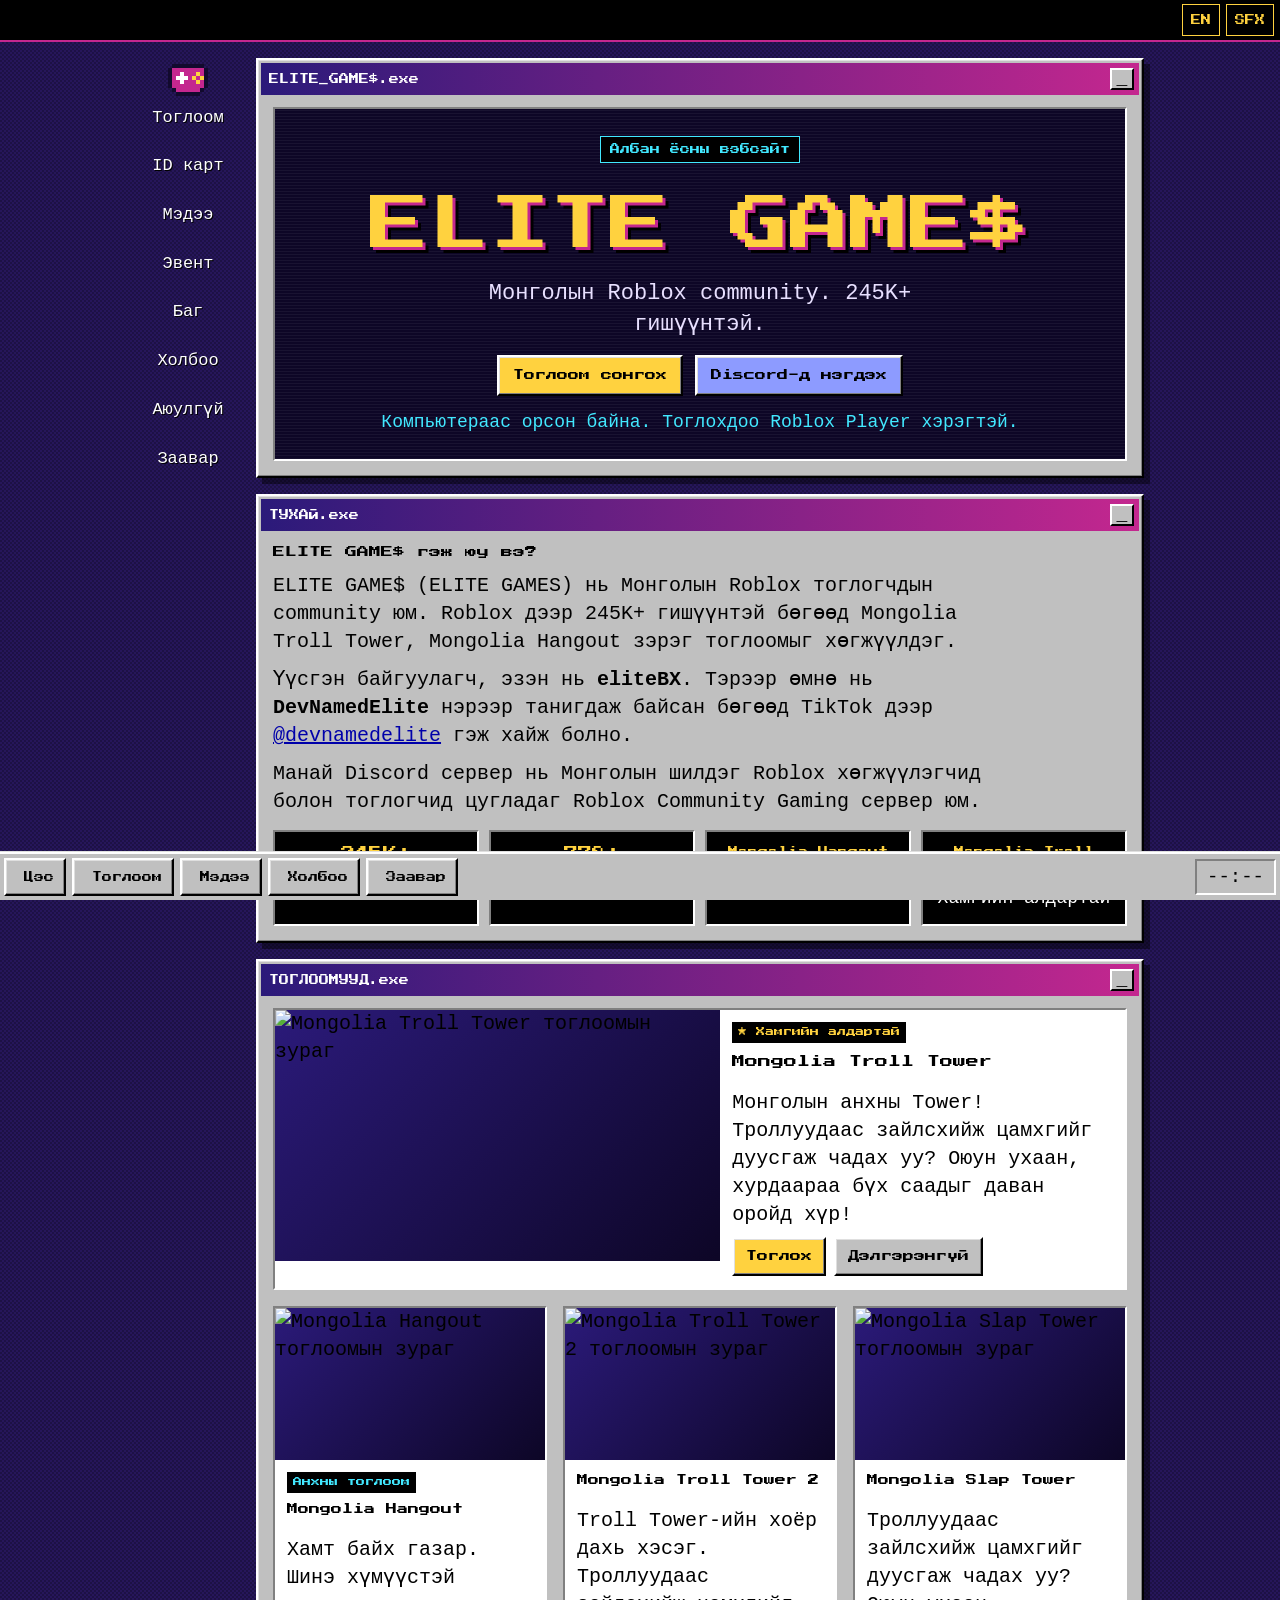
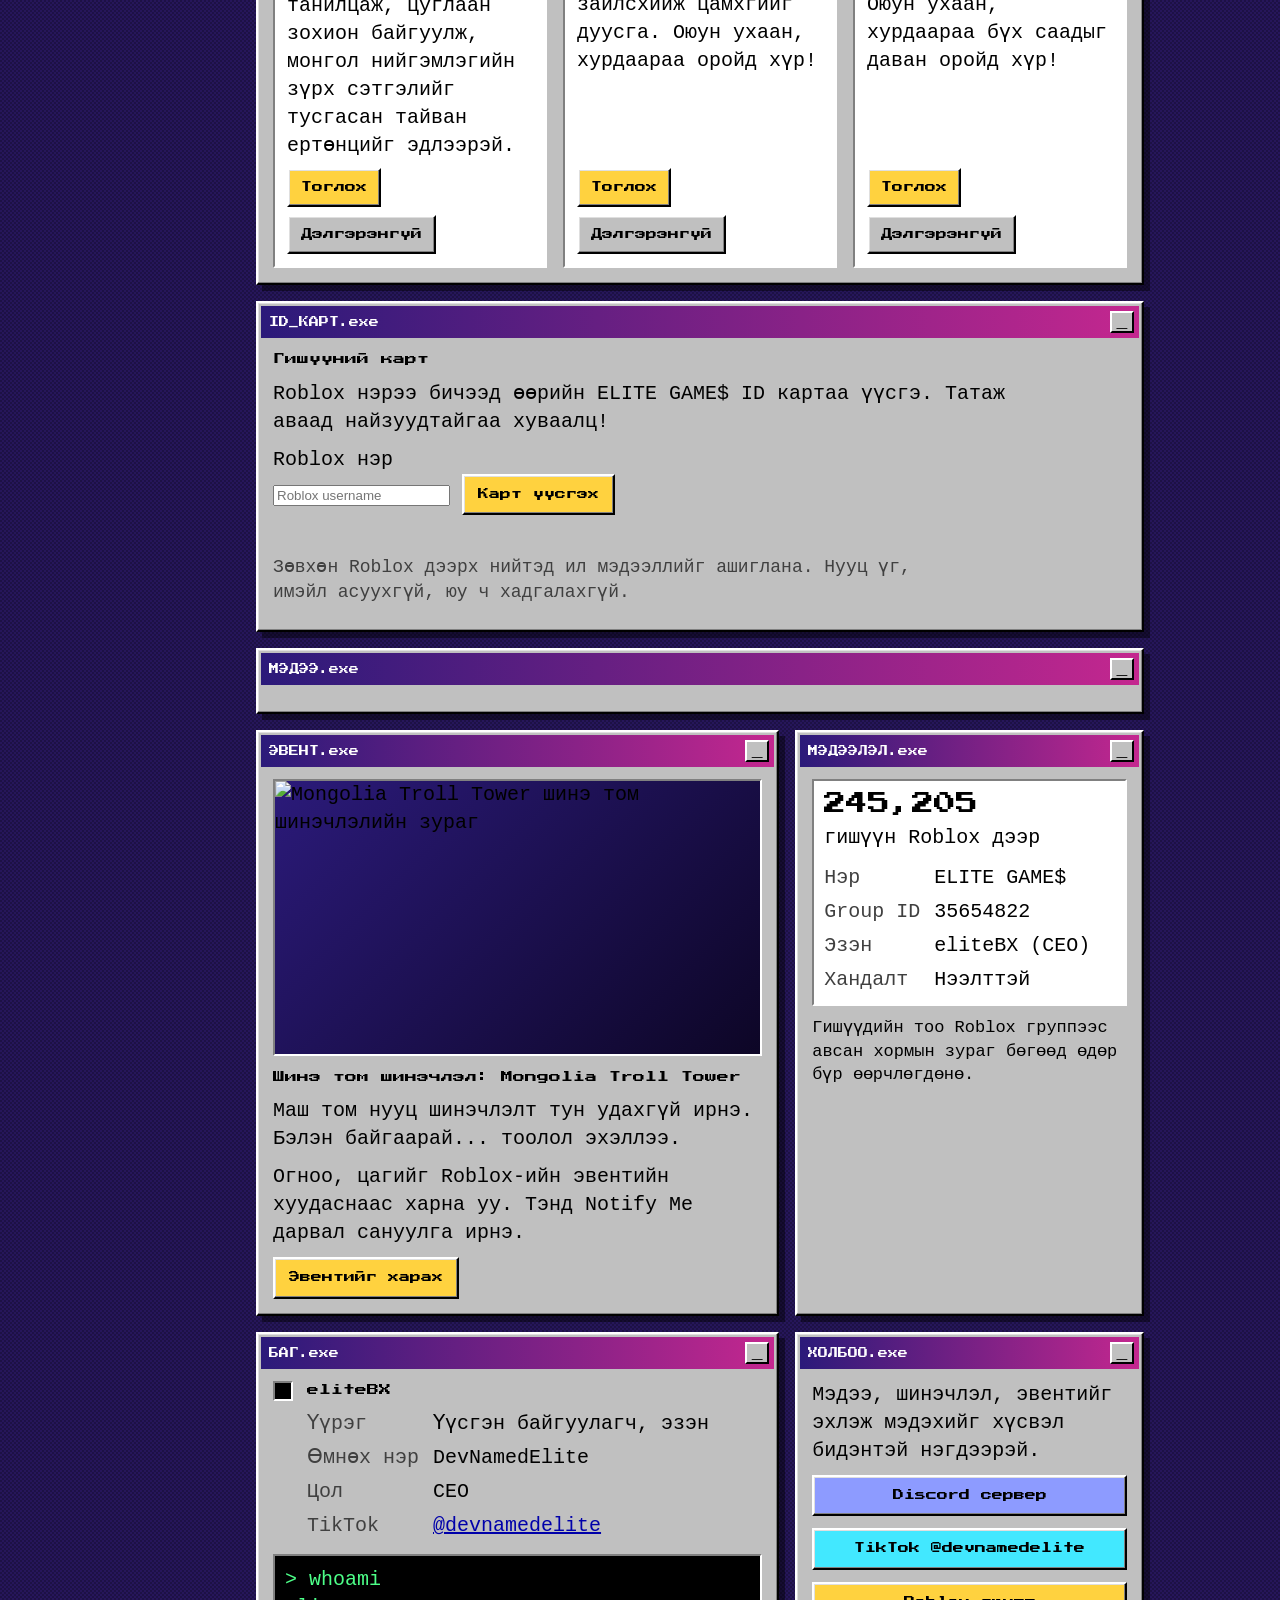
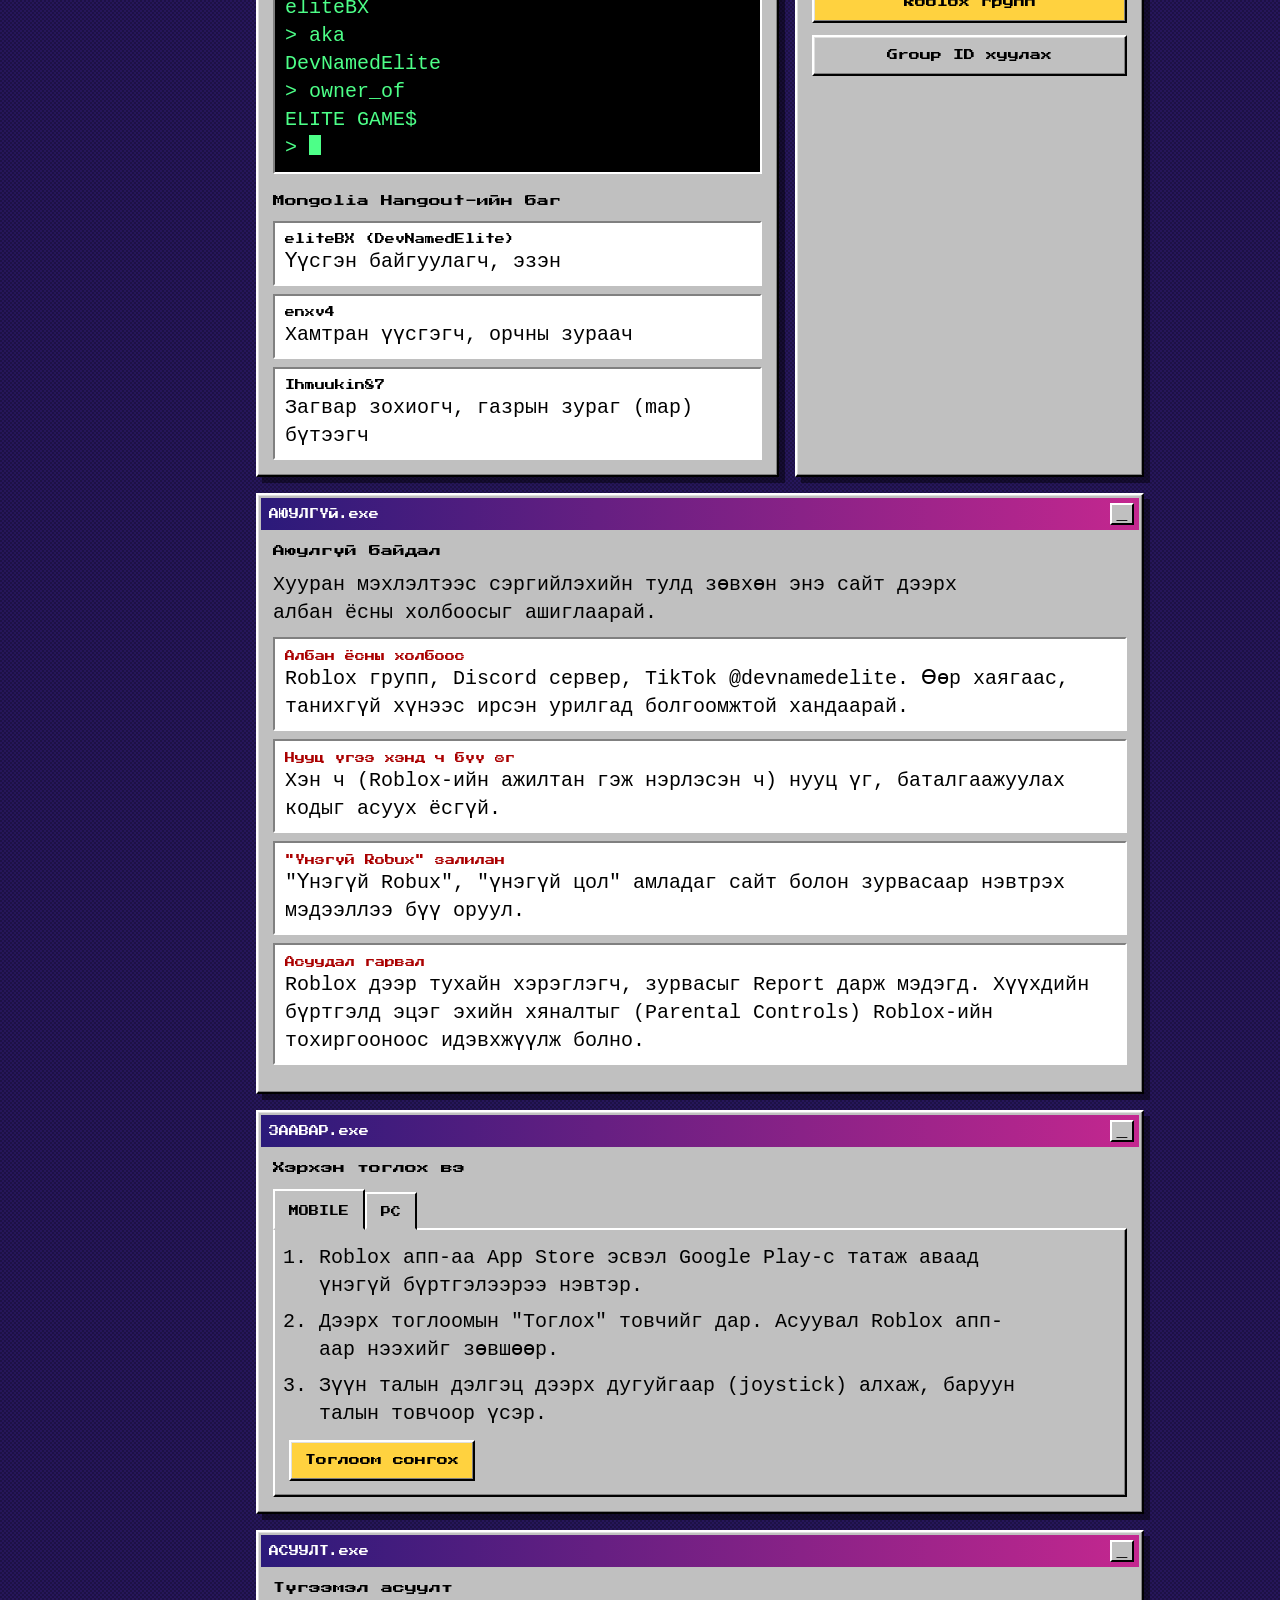
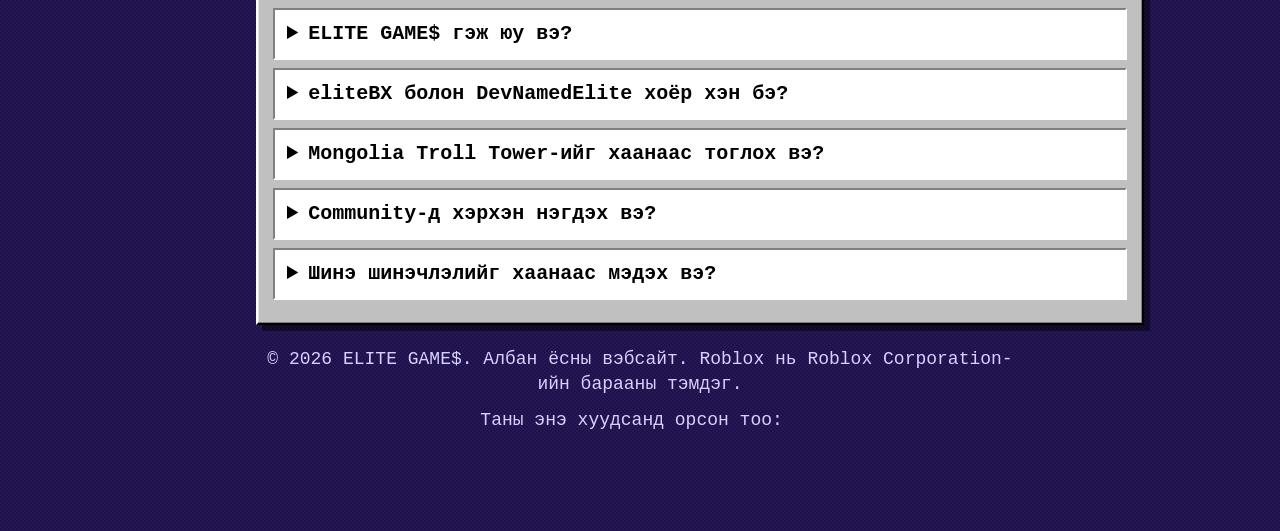
==== index.html @ 6e89c355 "Add files via upload" ====
<!DOCTYPE html>
<html lang="mn" data-root="">
<head>
<meta charset="utf-8">
<meta name="viewport" content="width=device-width, initial-scale=1, viewport-fit=cover">
<title>ELITE GAME$ | Монголын Roblox community | Албан ёсны вэбсайт</title>
<meta name="description" content="ELITE GAME$ (ELITE GAMES) - Монголын Roblox community. Mongolia Troll Tower, Mongolia Hangout. Үүсгэн байгуулагч eliteBX (DevNamedElite). Албан ёсны сайт.">
<meta name="robots" content="index,follow,max-image-preview:large">
<link rel="canonical" href="https://eegs.blog/">
<meta name="theme-color" content="#1d1145">
<meta property="og:type" content="website">
<meta property="og:site_name" content="ELITE GAME$">
<meta property="og:locale" content="mn_MN">
<meta property="og:url" content="https://eegs.blog/">
<meta property="og:title" content="ELITE GAME$ | Монголын Roblox community">
<meta property="og:description" content="Mongolia Troll Tower, Mongolia Hangout болон бусад тоглоом. Үүсгэн байгуулагч eliteBX (DevNamedElite).">
<meta property="og:image" content="https://eegs.blog/assets/img/og-image.png">
<meta property="og:image:width" content="1200">
<meta property="og:image:height" content="630">
<meta name="twitter:card" content="summary_large_image">
<meta name="twitter:image" content="https://eegs.blog/assets/img/og-image.png">
<link rel="manifest" href="manifest.webmanifest">
<link rel="icon" type="image/png" sizes="32x32" href="assets/img/favicon-32.png">
<link rel="apple-touch-icon" href="assets/img/apple-touch-icon.png">
<meta name="apple-mobile-web-app-capable" content="yes">
<meta name="mobile-web-app-capable" content="yes">
<meta name="apple-mobile-web-app-title" content="ELITE GAME$">
<script type="application/ld+json">
{
 "@context": "https://schema.org",
 "@graph": [
  {
   "@type": "WebSite",
   "@id": "https://eegs.blog/#website",
   "url": "https://eegs.blog/",
   "name": "ELITE GAME$",
   "alternateName": [
    "ELITE GAMES",
    "Elite Game$"
   ],
   "inLanguage": "mn",
   "publisher": {
    "@id": "https://eegs.blog/#org"
   }
  },
  {
   "@type": "Organization",
   "@id": "https://eegs.blog/#org",
   "name": "ELITE GAME$",
   "alternateName": [
    "ELITE GAMES",
    "Elite Game$"
   ],
   "url": "https://eegs.blog/",
   "logo": "https://eegs.blog/assets/img/icon-512.png",
   "image": "https://eegs.blog/assets/img/og-image.png",
   "description": "Монголын Roblox community. Mongolia Troll Tower, Mongolia Hangout зэрэг тоглоомыг хөгжүүлдэг.",
   "founder": {
    "@id": "https://eegs.blog/#elitebx"
   },
   "sameAs": [
    "https://www.roblox.com/communities/35654822/ELITE-GAME",
    "https://discord.gg/s7nmDDhu8E",
    "https://www.tiktok.com/@devnamedelite"
   ]
  },
  {
   "@type": "Person",
   "@id": "https://eegs.blog/#elitebx",
   "name": "eliteBX",
   "alternateName": [
    "DevNamedElite",
    "DEVNAMEDELITE"
   ],
   "jobTitle": "Үүсгэн байгуулагч",
   "worksFor": {
    "@id": "https://eegs.blog/#org"
   },
   "sameAs": [
    "https://www.tiktok.com/@devnamedelite"
   ]
  },
  {
   "@type": "VideoGame",
   "name": "Mongolia Troll Tower",
   "url": "https://eegs.blog/mongolia-troll-tower/",
   "gamePlatform": "Roblox",
   "inLanguage": "mn",
   "publisher": {
    "@id": "https://eegs.blog/#org"
   },
   "sameAs": [
    "https://www.roblox.com/games/88290581472538/Mongolia-Troll-Tower"
   ]
  },
  {
   "@type": "VideoGame",
   "name": "Mongolia Hangout",
   "url": "https://eegs.blog/mongolia-hangout/",
   "gamePlatform": "Roblox",
   "inLanguage": "mn",
   "publisher": {
    "@id": "https://eegs.blog/#org"
   },
   "sameAs": [
    "https://www.roblox.com/games/131034880555553/Mongolia-Hangout"
   ]
  },
  {
   "@type": "VideoGame",
   "name": "Mongolia Troll Tower 2",
   "url": "https://eegs.blog/mongolia-troll-tower-2/",
   "gamePlatform": "Roblox",
   "inLanguage": "mn",
   "publisher": {
    "@id": "https://eegs.blog/#org"
   },
   "sameAs": [
    "https://www.roblox.com/games/131704942195149/Mongolia-Troll-Tower-2"
   ]
  },
  {
   "@type": "VideoGame",
   "name": "Mongolia Slap Tower",
   "url": "https://eegs.blog/mongolia-slap-tower/",
   "gamePlatform": "Roblox",
   "inLanguage": "mn",
   "publisher": {
    "@id": "https://eegs.blog/#org"
   },
   "sameAs": [
    "https://www.roblox.com/games/126247610208410/Mongolia-Slap-Tower"
   ]
  }
 ]
}
</script>
<link rel="preconnect" href="https://fonts.googleapis.com">
<link rel="preconnect" href="https://fonts.gstatic.com" crossorigin>
<link href="https://fonts.googleapis.com/css2?family=Press+Start+2P&family=Ubuntu+Mono:wght@400;700&display=swap" rel="stylesheet">
<link rel="stylesheet" href="assets/style.css">
<script>
/* Төхөөрөмж таних: mobile эсвэл pc */
(function(){
  var m=false;
  try{m=matchMedia('(pointer:coarse)').matches||/Android|iPhone|iPod|iPad|Mobile/i.test(navigator.userAgent);}catch(e){}
  document.documentElement.setAttribute('data-device',m?'mobile':'pc');
})();
</script>
</head>
<body>

<div class="boot" id="boot" hidden role="dialog" aria-label="Ачаалж байна">
  <pre id="bootlog"></pre>
  <button class="btn" id="bootskip" type="button">Алгасах</button>
</div>

<div class="topbar">
  <div class="ticker" aria-hidden="true"><span>★ ELITE GAME$-Д ТАВТАЙ МОРИЛ ★ 245K+ ГИШҮҮН ★ ХАМГИЙН АЛДАРТАЙ: MONGOLIA TROLL TOWER ★ АНХНЫ ТОГЛООМ: MONGOLIA HANGOUT ★ DISCORD ДЭЭР НЭГДЭЭРЭЙ ★ ELITE GAME$-Д ТАВТАЙ МОРИЛ ★</span></div>
  <div class="tools">
    <button id="langbtn" type="button" data-nt>EN</button>
    <button id="sfxbtn" type="button" aria-pressed="false" aria-label="Дууг асаах/унтраах">SFX</button>
  </div>
</div>

<div class="shell">

  <nav class="icons" aria-label="Түргэн холбоос">
    <a class="icon" href="#games"><span data-art="gamepad" data-scale="4"></span><span class="l">Тоглоом</span></a>
    <a class="icon" href="#card"><span data-art="idcard" data-scale="4"></span><span class="l">ID карт</span></a>
    <a class="icon" href="#news"><span data-art="news" data-scale="4"></span><span class="l">Мэдээ</span></a>
    <a class="icon" href="#event"><span data-art="calendar" data-scale="4"></span><span class="l">Эвент</span></a>
    <a class="icon" href="#team"><span data-art="terminal" data-scale="4"></span><span class="l">Баг</span></a>
    <a class="icon" href="#social"><span data-art="chat" data-scale="4"></span><span class="l">Холбоо</span></a>
    <a class="icon" href="#safety"><span data-art="shield" data-scale="4"></span><span class="l">Аюулгүй</span></a>
    <a class="icon" href="#play"><span data-art="phone" data-scale="4"></span><span class="l">Заавар</span></a>
  </nav>

  <main>

    <section class="win" id="home" aria-label="Тавтай морил">
      <div class="tb"><span>ELITE_GAME$.exe</span><button class="min" type="button" aria-label="Цонхыг хумих" aria-expanded="true">_</button></div>
      <div class="wbody">
        <div class="screen">
          <p class="official">Албан ёсны вэбсайт</p>
          <span class="gem" data-art="diamond" data-scale="8"></span>
          <h1 class="logo" id="logo">ELITE GAME$</h1>
          <p class="sub">Монголын Roblox community. 245K+ гишүүнтэй.</p>
          <p class="livebar" data-live-wrap hidden><span class="dot" aria-hidden="true"></span><span>Одоо</span> <b data-live-total></b> <span>хүн тоглож байна</span></p>
          <div class="count" id="countdown" role="timer" hidden>
            <p class="cdl" id="cdlabel" data-nt></p>
            <div class="digits">
              <div><b id="cd-d">00</b><span>өдөр</span></div>
              <div><b id="cd-h">00</b><span>цаг</span></div>
              <div><b id="cd-m">00</b><span>мин</span></div>
              <div><b id="cd-s">00</b><span>сек</span></div>
            </div>
            <a class="btn" id="cdlink" href="#" target="_blank" rel="noopener" data-nt hidden></a>
          </div>
          <div class="btns">
            <a class="btn gold" href="#games">Тоглоом сонгох</a>
            <a class="btn discord" href="https://discord.gg/s7nmDDhu8E" target="_blank" rel="noopener">Discord-д нэгдэх</a>
          </div>
          <p class="hint only-mobile">Утаснаасаа орсон байна. Тоглохын өмнө Roblox апп-аа бэлдээрэй.</p>
          <p class="hint only-pc">Компьютераас орсон байна. Тоглохдоо Roblox Player хэрэгтэй.</p>
        </div>
      </div>
    </section>

    <section class="win" id="about" aria-label="Бидний тухай">
      <div class="tb"><span>ТУХАЙ.exe</span><button class="min" type="button" aria-label="Цонхыг хумих" aria-expanded="true">_</button></div>
      <div class="wbody">
        <h2>ELITE GAME$ гэж юу вэ?</h2>
        <p>ELITE GAME$ (ELITE GAMES) нь Монголын Roblox тоглогчдын community юм. Roblox дээр 245K+ гишүүнтэй бөгөөд Mongolia Troll Tower, Mongolia Hangout зэрэг тоглоомыг хөгжүүлдэг.</p>
        <p data-k="about-p2">Үүсгэн байгуулагч, эзэн нь <strong>eliteBX</strong>. Тэрээр өмнө нь <strong>DevNamedElite</strong> нэрээр танигдаж байсан бөгөөд TikTok дээр <a href="https://www.tiktok.com/@devnamedelite" target="_blank" rel="noopener">@devnamedelite</a> гэж хайж болно.</p>
        <p>Манай Discord сервер нь Монголын шилдэг Roblox хөгжүүлэгчид болон тоглогчид цугладаг Roblox Community Gaming сервер юм.</p>
        <div class="tiles">
          <div class="tile"><b>245K+</b><span>Roblox гишүүн</span></div>
          <div class="tile"><b data-discord-members>778+</b><span>Discord гишүүн</span></div>
          <div class="tile" data-live-wrap hidden><b data-total-visits></b><span>Нийт зочилсон</span></div>
          <div class="tile"><b class="sm">Mongolia Hangout</b><span>Анхны тоглоом</span></div>
          <div class="tile"><b class="sm">Mongolia Troll Tower</b><span>Хамгийн алдартай</span></div>
        </div>
      </div>
    </section>

    <section class="win" id="games" aria-label="Тоглоомууд">
      <div class="tb"><span>ТОГЛООМУУД.exe</span><button class="min" type="button" aria-label="Цонхыг хумих" aria-expanded="true">_</button></div>
      <div class="wbody">
        <div class="games">

          <article class="card feat">
            <div class="thumb">
              <span data-art="gamepad" data-scale="6"></span>
              <img src="assets/img/troll-tower.jpg" data-cdn="https://tr.rbxcdn.com/180DAY-92fea9ba40f43c50b08a85734cb1fe89/500/280/Image/Jpeg/noFilter" alt="Mongolia Troll Tower тоглоомын зураг" loading="lazy" referrerpolicy="no-referrer">
            </div>
            <div class="cbody">
              <span class="tag">★ Хамгийн алдартай</span>
              <h3>Mongolia Troll Tower</h3>
              <div class="badges">
                <span class="live" data-live-place="88290581472538" hidden><span class="dot" aria-hidden="true"></span><b class="n"></b> <span>тоглож байна</span></span>
                <span class="live vis" data-visits-place="88290581472538" hidden><b class="n"></b> <span>зочилсон</span></span>
              </div>
              <p>Монголын анхны Tower! Троллуудаас зайлсхийж цамхгийг дуусгаж чадах уу? Оюун ухаан, хурдаараа бүх саадыг даван оройд хүр!</p>
              <div class="cbtns">
                <a class="btn gold" href="https://www.roblox.com/games/88290581472538/Mongolia-Troll-Tower" target="_blank" rel="noopener" aria-label="Mongolia Troll Tower тоглох">Тоглох</a>
                <a class="btn" href="mongolia-troll-tower/" aria-label="Mongolia Troll Tower дэлгэрэнгүй">Дэлгэрэнгүй</a>
              </div>
            </div>
          </article>

          <div class="grid3">
            <article class="card">
              <div class="thumb">
                <span data-art="gamepad" data-scale="5"></span>
                <img src="assets/img/hangout.jpg" data-cdn="https://tr.rbxcdn.com/180DAY-63b055c5423e2be081bd549df782aa57/500/280/Image/Jpeg/noFilter" alt="Mongolia Hangout тоглоомын зураг" loading="lazy" referrerpolicy="no-referrer">
              </div>
              <div class="cbody">
                <span class="tag cy">Анхны тоглоом</span>
                <h3>Mongolia Hangout</h3>
                <div class="badges">
                  <span class="live" data-live-place="131034880555553" hidden><span class="dot" aria-hidden="true"></span><b class="n"></b> <span>тоглож байна</span></span>
                  <span class="live vis" data-visits-place="131034880555553" hidden><b class="n"></b> <span>зочилсон</span></span>
                </div>
                <p>Хамт байх газар. Шинэ хүмүүстэй танилцаж, цуглаан зохион байгуулж, монгол нийгэмлэгийн зүрх сэтгэлийг тусгасан тайван ертөнцийг эдлээрэй.</p>
                <div class="cbtns">
                  <a class="btn gold" href="https://www.roblox.com/games/131034880555553/Mongolia-Hangout" target="_blank" rel="noopener" aria-label="Mongolia Hangout тоглох">Тоглох</a>
                  <a class="btn" href="mongolia-hangout/" aria-label="Mongolia Hangout дэлгэрэнгүй">Дэлгэрэнгүй</a>
                </div>
              </div>
            </article>

            <article class="card">
              <div class="thumb">
                <span data-art="gamepad" data-scale="5"></span>
                <img src="assets/img/troll-tower-2.jpg" data-cdn="https://tr.rbxcdn.com/180DAY-1035620ebb72ea235b58feeb40b082c6/500/280/Image/Jpeg/noFilter" alt="Mongolia Troll Tower 2 тоглоомын зураг" loading="lazy" referrerpolicy="no-referrer">
              </div>
              <div class="cbody">
                <h3>Mongolia Troll Tower 2</h3>
                <div class="badges">
                  <span class="live" data-live-place="131704942195149" hidden><span class="dot" aria-hidden="true"></span><b class="n"></b> <span>тоглож байна</span></span>
                  <span class="live vis" data-visits-place="131704942195149" hidden><b class="n"></b> <span>зочилсон</span></span>
                </div>
                <p>Troll Tower-ийн хоёр дахь хэсэг. Троллуудаас зайлсхийж цамхгийг дуусга. Оюун ухаан, хурдаараа оройд хүр!</p>
                <div class="cbtns">
                  <a class="btn gold" href="https://www.roblox.com/games/131704942195149/Mongolia-Troll-Tower-2" target="_blank" rel="noopener" aria-label="Mongolia Troll Tower 2 тоглох">Тоглох</a>
                  <a class="btn" href="mongolia-troll-tower-2/" aria-label="Mongolia Troll Tower 2 дэлгэрэнгүй">Дэлгэрэнгүй</a>
                </div>
              </div>
            </article>

            <article class="card">
              <div class="thumb">
                <span data-art="gamepad" data-scale="5"></span>
                <img src="assets/img/slap-tower.jpg" data-cdn="https://tr.rbxcdn.com/180DAY-0075c473c95202cdabd836f714fe434d/500/280/Image/Jpeg/noFilter" alt="Mongolia Slap Tower тоглоомын зураг" loading="lazy" referrerpolicy="no-referrer">
              </div>
              <div class="cbody">
                <h3>Mongolia Slap Tower</h3>
                <div class="badges">
                  <span class="live" data-live-place="126247610208410" hidden><span class="dot" aria-hidden="true"></span><b class="n"></b> <span>тоглож байна</span></span>
                  <span class="live vis" data-visits-place="126247610208410" hidden><b class="n"></b> <span>зочилсон</span></span>
                </div>
                <p>Троллуудаас зайлсхийж цамхгийг дуусгаж чадах уу? Оюун ухаан, хурдаараа бүх саадыг даван оройд хүр!</p>
                <div class="cbtns">
                  <a class="btn gold" href="https://www.roblox.com/games/126247610208410/Mongolia-Slap-Tower" target="_blank" rel="noopener" aria-label="Mongolia Slap Tower тоглох">Тоглох</a>
                  <a class="btn" href="mongolia-slap-tower/" aria-label="Mongolia Slap Tower дэлгэрэнгүй">Дэлгэрэнгүй</a>
                </div>
              </div>
            </article>
          </div>

        </div>
      </div>
    </section>

    <section class="win" id="card" aria-label="Гишүүний карт">
      <div class="tb"><span>ID_КАРТ.exe</span><button class="min" type="button" aria-label="Цонхыг хумих" aria-expanded="true">_</button></div>
      <div class="wbody">
        <h2>Гишүүний карт</h2>
        <p>Roblox нэрээ бичээд өөрийн ELITE GAME$ ID картаа үүсгэ. Татаж аваад найзуудтайгаа хуваалц!</p>
        <form class="idform" id="idform" novalidate>
          <label for="rbxname">Roblox нэр</label>
          <div class="idrow">
            <input id="rbxname" name="rbxname" type="text" maxlength="21" autocomplete="off" autocapitalize="off" autocorrect="off" spellcheck="false" placeholder="Roblox username">
            <button class="btn gold" type="submit">Карт үүсгэх</button>
          </div>
        </form>
        <p class="note" id="cardstatus" role="status" aria-live="polite" data-nt></p>
        <div class="cardout" id="cardout" hidden>
          <canvas id="cardcv" width="1000" height="560" role="img" aria-label="ELITE GAME$ ID card" data-nt></canvas>
          <div class="btns">
            <button class="btn gold" id="cardsave" type="button">PNG татах</button>
            <button class="btn" id="cardshare" type="button" hidden>Хуваалцах</button>
          </div>
        </div>
        <p class="meta" style="margin-top:12px">Зөвхөн Roblox дээрх нийтэд ил мэдээллийг ашиглана. Нууц үг, имэйл асуухгүй, юу ч хадгалахгүй.</p>
      </div>
    </section>

    <section class="win" id="news" aria-label="Мэдээ">
      <div class="tb"><span>МЭДЭЭ.exe</span><button class="min" type="button" aria-label="Цонхыг хумих" aria-expanded="true">_</button></div>
      <div class="wbody">
        <ul class="newslist" id="newslist" data-nt></ul>
        <div data-live-wrap hidden style="margin-top:18px">
          <h2>Тоглоомуудын сүүлийн шинэчлэл</h2>
          <ul class="inset ups" id="uplist" data-nt></ul>
          <p class="meta" style="margin-top:8px">Roblox дээрх "сүүлд шинэчилсэн" огноо. Автоматаар шинэчлэгдэнэ.</p>
        </div>
      </div>
    </section>

    <section class="win" id="media" aria-label="Медиа" hidden>
      <div class="tb"><span>МЕДИА.exe</span><button class="min" type="button" aria-label="Цонхыг хумих" aria-expanded="true">_</button></div>
      <div class="wbody">
        <ul class="media" id="medialist" data-nt></ul>
      </div>
    </section>

    <div class="row">

      <section class="win" id="event" aria-label="Шинэ эвент">
        <div class="tb"><span>ЭВЕНТ.exe</span><button class="min" type="button" aria-label="Цонхыг хумих" aria-expanded="true">_</button></div>
        <div class="wbody">
          <div class="card" style="margin-bottom:12px">
            <div class="thumb">
              <span data-art="calendar" data-scale="6"></span>
              <img src="assets/img/event.jpg" data-cdn="https://tr.rbxcdn.com/180DAY-baac2d85950a8e83685cc85f53242e99/768/432/Image/Jpeg/noFilter" alt="Mongolia Troll Tower шинэ том шинэчлэлийн зураг" loading="lazy" referrerpolicy="no-referrer">
            </div>
          </div>
          <h2>Шинэ том шинэчлэл: Mongolia Troll Tower</h2>
          <p>Маш том нууц шинэчлэлт тун удахгүй ирнэ. Бэлэн байгаарай... тоолол эхэллээ.</p>
          <p>Огноо, цагийг Roblox-ийн эвентийн хуудаснаас харна уу. Тэнд Notify Me дарвал сануулга ирнэ.</p>
          <a class="btn gold" href="https://www.roblox.com/events/4327327796935393861" target="_blank" rel="noopener">Эвентийг харах</a>
        </div>
      </section>

      <section class="win" id="stats" aria-label="Community мэдээлэл">
        <div class="tb"><span>МЭДЭЭЛЭЛ.exe</span><button class="min" type="button" aria-label="Цонхыг хумих" aria-expanded="true">_</button></div>
        <div class="wbody">
          <div class="inset">
            <p class="big" style="margin:0 0 6px" data-live-members>245,205</p>
            <p style="margin:0 0 12px">гишүүн Roblox дээр</p>
            <dl class="props">
              <dt>Нэр</dt><dd>ELITE GAME$</dd>
              <dt>Group ID</dt><dd>35654822</dd>
              <dt>Эзэн</dt><dd>eliteBX (CEO)</dd>
              <dt>Хандалт</dt><dd>Нээлттэй</dd>
              <dt data-live-wrap hidden>Одоо тоглож байна</dt><dd data-live-wrap hidden><b data-live-total></b></dd>
              <dt data-live-wrap hidden>Нийт зочилсон</dt><dd data-live-wrap hidden><b data-total-visits></b></dd>
            </dl>
          </div>
          <p style="margin:10px 0 0;font-size:17px">Гишүүдийн тоо Roblox группээс авсан хормын зураг бөгөөд өдөр бүр өөрчлөгдөнө.</p>
        </div>
      </section>

    </div>

    <div class="row">

      <section class="win" id="team" aria-label="Баг">
        <div class="tb"><span>БАГ.exe</span><button class="min" type="button" aria-label="Цонхыг хумих" aria-expanded="true">_</button></div>
        <div class="wbody">
          <div class="dev">
            <div class="avatar"><span data-art="terminal" data-scale="9"></span></div>
            <div>
              <h2>eliteBX</h2>
              <dl class="props">
                <dt>Үүрэг</dt><dd>Үүсгэн байгуулагч, эзэн</dd>
                <dt>Өмнөх нэр</dt><dd>DevNamedElite</dd>
                <dt>Цол</dt><dd>CEO</dd>
                <dt>TikTok</dt><dd><a href="https://www.tiktok.com/@devnamedelite" target="_blank" rel="noopener">@devnamedelite</a></dd>
              </dl>
            </div>
            <div class="term" aria-label="Терминал">
              <p>&gt; whoami</p>
              <p>eliteBX</p>
              <p>&gt; aka</p>
              <p>DevNamedElite</p>
              <p>&gt; owner_of</p>
              <p>ELITE GAME$</p>
              <p>&gt; <span class="cur"></span></p>
            </div>
          </div>

          <h2 style="margin-top:18px">Mongolia Hangout-ийн баг</h2>
          <ul class="crew">
            <li><b>eliteBX (DevNamedElite)</b><span>Үүсгэн байгуулагч, эзэн</span></li>
            <li><b>enxv4</b><span>Хамтран үүсгэгч, орчны зураач</span></li>
            <li><b>Ihmuukin87</b><span>Загвар зохиогч, газрын зураг (map) бүтээгч</span></li>
          </ul>
        </div>
      </section>

      <section class="win" id="social" aria-label="Холбоо барих">
        <div class="tb"><span>ХОЛБОО.exe</span><button class="min" type="button" aria-label="Цонхыг хумих" aria-expanded="true">_</button></div>
        <div class="wbody">
          <p>Мэдээ, шинэчлэл, эвентийг эхлэж мэдэхийг хүсвэл бидэнтэй нэгдээрэй.</p>
          <div class="stack">
            <a class="btn discord" href="https://discord.gg/s7nmDDhu8E" target="_blank" rel="noopener">Discord сервер</a>
            <a class="btn tiktok" href="https://www.tiktok.com/@devnamedelite" target="_blank" rel="noopener">TikTok @devnamedelite</a>
            <a class="btn gold" href="https://www.roblox.com/communities/35654822/ELITE-GAME" target="_blank" rel="noopener">Roblox групп</a>
            <a class="btn" id="formlink" href="#" target="_blank" rel="noopener" hidden>Багт нэгдэх, санал хүсэлт</a>
            <button class="btn" id="copyid" type="button">Group ID хуулах</button>
          </div>
          <p class="note" id="copynote" role="status" aria-live="polite"></p>
        </div>
      </section>

    </div>

    <section class="win" id="safety" aria-label="Аюулгүй байдал">
      <div class="tb"><span>АЮУЛГҮЙ.exe</span><button class="min" type="button" aria-label="Цонхыг хумих" aria-expanded="true">_</button></div>
      <div class="wbody">
        <h2>Аюулгүй байдал</h2>
        <p>Хууран мэхлэлтээс сэргийлэхийн тулд зөвхөн энэ сайт дээрх албан ёсны холбоосыг ашиглаарай.</p>
        <ul class="safe">
          <li><b>Албан ёсны холбоос</b><span>Roblox групп, Discord сервер, TikTok @devnamedelite. Өөр хаягаас, танихгүй хүнээс ирсэн урилгад болгоомжтой хандаарай.</span></li>
          <li><b>Нууц үгээ хэнд ч бүү өг</b><span>Хэн ч (Roblox-ийн ажилтан гэж нэрлэсэн ч) нууц үг, баталгаажуулах кодыг асуух ёсгүй.</span></li>
          <li><b>"Үнэгүй Robux" залилан</b><span>"Үнэгүй Robux", "үнэгүй цол" амладаг сайт болон зурвасаар нэвтрэх мэдээллээ бүү оруул.</span></li>
          <li><b>Асуудал гарвал</b><span>Roblox дээр тухайн хэрэглэгч, зурвасыг Report дарж мэдэгд. Хүүхдийн бүртгэлд эцэг эхийн хяналтыг (Parental Controls) Roblox-ийн тохиргооноос идэвхжүүлж болно.</span></li>
        </ul>
      </div>
    </section>

    <section class="win" id="play" aria-label="Хэрхэн тоглох вэ">
      <div class="tb"><span>ЗААВАР.exe</span><button class="min" type="button" aria-label="Цонхыг хумих" aria-expanded="true">_</button></div>
      <div class="wbody">
        <h2>Хэрхэн тоглох вэ</h2>
        <p id="devnote" data-nt></p>
        <div class="tabs" role="tablist" aria-label="Төхөөрөмж сонгох" id="devtabs">
          <button class="tab" role="tab" id="t-mobile" aria-controls="p-mobile" aria-selected="true">MOBILE</button>
          <button class="tab" role="tab" id="t-pc" aria-controls="p-pc" aria-selected="false" tabindex="-1">PC</button>
        </div>

        <div class="panel" role="tabpanel" id="p-mobile" aria-labelledby="t-mobile">
          <ol class="steps">
            <li>Roblox апп-аа App Store эсвэл Google Play-с татаж аваад үнэгүй бүртгэлээрээ нэвтэр.</li>
            <li>Дээрх тоглоомын "Тоглох" товчийг дар. Асуувал Roblox апп-аар нээхийг зөвшөөр.</li>
            <li>Зүүн талын дэлгэц дээрх дугуйгаар (joystick) алхаж, баруун талын товчоор үсэр.</li>
          </ol>
          <a class="btn gold" href="#games">Тоглоом сонгох</a>
        </div>

        <div class="panel" role="tabpanel" id="p-pc" aria-labelledby="t-pc" hidden>
          <ol class="steps">
            <li>roblox.com дээр үнэгүй бүртгэл нээгээд нэвтэр.</li>
            <li>Дээрх тоглоомын "Тоглох" товчийг дар, нээгдсэн хуудсан дээрх ногоон Play товчийг дар. Анх удаа бол Roblox Player суулгана.</li>
            <li data-k="pc-step3"><kbd>W</kbd><kbd>A</kbd><kbd>S</kbd><kbd>D</kbd> товчоор алхаж, <kbd>Space</kbd> товчоор үсэр. Камераа хулганаар эргүүл.</li>
          </ol>
          <a class="btn gold" href="#games">Тоглоом сонгох</a>
        </div>
      </div>
    </section>

    <section class="win" id="faq" aria-label="Түгээмэл асуулт">
      <div class="tb"><span>АСУУЛТ.exe</span><button class="min" type="button" aria-label="Цонхыг хумих" aria-expanded="true">_</button></div>
      <div class="wbody faq">
        <h2>Түгээмэл асуулт</h2>
        <details>
          <summary>ELITE GAME$ гэж юу вэ?</summary>
          <p>Монголын Roblox community. 245K+ гишүүнтэй, Mongolia Troll Tower, Mongolia Hangout зэрэг тоглоомтой. Roblox дээр "ELITE GAME$" гэж хайж олно.</p>
        </details>
        <details>
          <summary>eliteBX болон DevNamedElite хоёр хэн бэ?</summary>
          <p>Нэг хүн. eliteBX нь ELITE GAME$-ийн үүсгэн байгуулагч, эзэн бөгөөд өмнөх Roblox нэр нь DevNamedElite. TikTok хаяг нь @devnamedelite.</p>
        </details>
        <details>
          <summary>Mongolia Troll Tower-ийг хаанаас тоглох вэ?</summary>
          <p>Roblox дээр. Дээрх "Тоглоомууд" хэсгээс "Тоглох" товчийг дарна уу. Утас болон компьютер дээр хэрхэн тоглохыг "Заавар" хэсгээс харна уу.</p>
        </details>
        <details>
          <summary>Community-д хэрхэн нэгдэх вэ?</summary>
          <p>Roblox дээрх ELITE GAME$ групп руу орж Join дарна. Мөн Discord сервер рүү нэгдэж болно. Холбоосууд "Холбоо" хэсэгт байгаа.</p>
        </details>
        <details>
          <summary>Шинэ шинэчлэлийг хаанаас мэдэх вэ?</summary>
          <p>Энэ сайтын "Мэдээ" хэсэг, Discord сервер болон TikTok дээр зарлагдана. Roblox дээрх эвентийн хуудсан дээр Notify Me дарвал сануулга ирнэ.</p>
        </details>
      </div>
    </section>

  </main>
</div>

<footer class="foot">
  <p>© 2026 ELITE GAME$. Албан ёсны вэбсайт. Roblox нь Roblox Corporation-ийн барааны тэмдэг.</p>
  <p><span>Таны энэ хуудсанд орсон тоо:</span> <span class="odo" id="odo" role="img" aria-label="орсон тоо" data-nt></span></p>
</footer>

<div class="start" id="start" hidden>
  <div class="band"><span>ELITE GAME$</span></div>
  <ul>
    <li><a href="#about">Тухай</a></li>
    <li><a href="#games">Тоглоомууд</a></li>
    <li><a href="#card">ID карт</a></li>
    <li><a href="#news">Мэдээ</a></li>
    <li><a href="#event">Эвент</a></li>
    <li><a href="#team">Баг</a></li>
    <li><a href="#social">Холбоо барих</a></li>
    <li><a href="#safety">Аюулгүй байдал</a></li>
    <li><a href="#play">Хэрхэн тоглох вэ</a></li>
    <li><a href="#faq">Түгээмэл асуулт</a></li>
    <li class="sep" role="separator"></li>
    <li><a href="https://discord.gg/s7nmDDhu8E" target="_blank" rel="noopener">Discord сервер</a></li>
    <li><a href="https://www.roblox.com/communities/35654822/ELITE-GAME" target="_blank" rel="noopener">Roblox групп</a></li>
  </ul>
</div>

<div class="bar">
  <button class="btn" id="startbtn" type="button" aria-haspopup="true" aria-expanded="false" aria-controls="start"><span data-art="diamond" data-scale="2"></span><span>Цэс</span></button>
  <div class="grow">
    <a class="btn" href="#games"><span data-art="gamepad" data-scale="2"></span><span class="lbl">Тоглоом</span></a>
    <a class="btn" href="#news"><span data-art="news" data-scale="2"></span><span class="lbl">Мэдээ</span></a>
    <a class="btn" href="#social"><span data-art="chat" data-scale="2"></span><span class="lbl">Холбоо</span></a>
    <a class="btn" href="#play"><span data-art="phone" data-scale="2"></span><span class="lbl">Заавар</span></a>
  </div>
  <div class="clock" id="clock" aria-label="Цаг">--:--</div>
</div>

<script src="assets/i18n.js"></script>
<script src="assets/site.js"></script>
</body>
</html>
---- assets/style.css ----
:root{
  --desk:#1d1145; --desk2:#26165a;
  --face:#c0c0c0; --shade:#808080; --light:#dfdfdf;
  --ink:#0d0626; --gold:#ffd23f; --mag:#c4278f; --cyan:#42e8ff; --royal:#2b1a7a;
  --px:'Press Start 2P',ui-monospace,Menlo,Consolas,monospace;
  --tx:'Ubuntu Mono','PT Mono','Courier New',ui-monospace,monospace;
}
*{box-sizing:border-box}
[hidden]{display:none!important}
html{scroll-behavior:smooth;scroll-padding-top:44px;-webkit-text-size-adjust:100%}
html.booting{overflow:hidden}
body{
  margin:0;padding-bottom:68px;color:#000;
  font:20px/1.4 var(--tx);
  background-color:var(--desk);
  background-image:conic-gradient(var(--desk2) 25%,var(--desk) 0 50%,var(--desk2) 0 75%,var(--desk) 0);
  background-size:4px 4px;
}
a{color:#0000aa}
:focus-visible{outline:3px dotted #000;outline-offset:2px}
.icons :focus-visible,.ticker :focus-visible,.foot :focus-visible{outline-color:#fff}
.only-mobile,.only-pc{display:none}
html[data-device="mobile"] .only-mobile{display:block}
html[data-device="pc"] .only-pc{display:block}

/* ---------- ticker ---------- */
.ticker{background:#000;color:var(--gold);border-bottom:2px solid var(--mag);font:11px/1 var(--px);overflow:hidden;white-space:nowrap;padding:9px 0}
.ticker span{display:inline-block;padding-left:100%;animation:tick 48s linear infinite}
@keyframes tick{to{transform:translateX(-100%)}}

/* ---------- layout ---------- */
.shell{max-width:1040px;margin:0 auto;padding:16px;display:grid;grid-template-columns:104px minmax(0,1fr);gap:16px}
.icons{position:sticky;top:12px;align-self:start;display:flex;flex-direction:column;gap:10px}
.icon{display:flex;flex-direction:column;align-items:center;gap:6px;padding:6px 2px;color:#fff;text-decoration:none;text-align:center;font-size:17px;line-height:1.1;text-shadow:1px 1px #000}
.icon .l{padding:1px 3px}
.icon:hover .l,.icon:focus-visible .l{background:var(--royal);outline:1px dotted #fff}
main{display:grid;gap:16px;min-width:0}
.row{display:grid;grid-template-columns:minmax(0,3fr) minmax(0,2fr);gap:16px}

/* ---------- windows ---------- */
.win{background:var(--face);border:2px solid;border-color:#fff #000 #000 #fff;box-shadow:inset -1px -1px var(--shade),inset 1px 1px var(--light),6px 6px 0 rgba(0,0,0,.45);padding:3px;min-width:0}
.tb{display:flex;align-items:center;justify-content:space-between;gap:8px;background:linear-gradient(90deg,var(--royal),var(--mag));color:#fff;font:10px/1.2 var(--px);padding:5px 5px 5px 8px}
.tb span{overflow:hidden;text-overflow:ellipsis;white-space:nowrap}
.min{flex:none;width:24px;height:22px;padding:0;background:var(--face);color:#000;font:18px/1 var(--tx);border:2px solid;border-color:#fff #000 #000 #fff;cursor:pointer}
.min:active{border-color:#000 #fff #fff #000}
.tb .min:focus-visible{outline-color:#fff}
.wbody{padding:12px}
.win h2{font:12px/1.6 var(--px);margin:0 0 10px;overflow-wrap:anywhere}
.win p{margin:0 0 10px;max-width:62ch}
.inset{background:#fff;border:2px solid;border-color:var(--shade) #fff #fff var(--shade);padding:10px}

.btn{display:inline-block;background:var(--face);color:#000;text-decoration:none;font:11px/1.4 var(--px);padding:11px 14px;border:2px solid;border-color:#fff #000 #000 #fff;box-shadow:inset -1px -1px var(--shade),inset 1px 1px var(--light);cursor:pointer;text-align:center}
.btn:active{border-color:#000 #fff #fff #000;box-shadow:inset 1px 1px var(--shade);padding:12px 13px 10px 15px}
.btn.gold{background:var(--gold)}
.btn.discord{background:#8d9bff}
.btn.tiktok{background:var(--cyan)}
.btns{display:flex;flex-wrap:wrap;gap:12px;margin-top:14px}

/* ---------- hero ---------- */
.screen{position:relative;background:var(--ink);color:#e8e0ff;border:2px solid;border-color:var(--shade) #fff #fff var(--shade);padding:26px 16px 24px;text-align:center;overflow:hidden}
.screen::after{content:"";position:absolute;inset:0;pointer-events:none;background:repeating-linear-gradient(0deg,rgba(255,255,255,.05) 0 1px,transparent 1px 3px)}
.screen>*{position:relative;z-index:1}
.official{display:inline-block;margin:0 0 16px;padding:5px 9px;background:#000;color:var(--cyan);border:1px solid var(--cyan);font:10px/1.5 var(--px)}
.gem{display:block;margin:0 auto 16px;width:max-content}
.logo{margin:0;font:clamp(22px,7.4vw,60px)/1.2 var(--px);color:var(--gold);text-shadow:3px 3px 0 var(--mag),6px 6px 0 #000}
.logo.on{animation:flick .7s steps(1) 1}
@keyframes flick{0%{opacity:0}12%{opacity:1}22%{opacity:.15}34%{opacity:1}46%{opacity:.4}60%,100%{opacity:1}}
.screen .sub{margin:18px auto 0;font-size:22px;max-width:36ch}
.screen .btns{justify-content:center}
.screen .btn:focus-visible{outline-color:var(--gold)}
.hint{margin:14px auto 0!important;color:var(--cyan);font-size:18px}

/* ---------- games ---------- */
.games{display:grid;gap:16px}
.grid3{display:grid;grid-template-columns:repeat(auto-fit,minmax(210px,1fr));gap:16px}
.card{background:#fff;border:2px solid;border-color:var(--shade) #fff #fff var(--shade);display:flex;flex-direction:column;min-width:0}
.card.feat{display:grid;grid-template-columns:minmax(0,1.1fr) minmax(0,1fr)}
.thumb{position:relative;aspect-ratio:16/9;background:linear-gradient(135deg,var(--royal),var(--ink));display:grid;place-items:center;overflow:hidden}
.thumb img{position:absolute;inset:0;width:100%;height:100%;object-fit:cover;display:block}
.cbody{padding:12px;display:flex;flex-direction:column;align-items:flex-start;gap:8px;flex:1}
.cbody h3{font:11px/1.7 var(--px);margin:0;overflow-wrap:anywhere}
.cbody p{margin:0;flex:1}
.card.feat h3{font-size:13px}
.tag{display:inline-block;font:9px/1.4 var(--px);background:#000;color:var(--gold);padding:4px 6px}
.tag.cy{color:var(--cyan)}

/* ---------- live counts ---------- */
.dot{display:inline-block;width:10px;height:10px;background:#ff3b3b;border:1px solid #000;margin-right:8px;vertical-align:-1px;animation:blink 1.2s steps(1) infinite}
.livebar{margin:14px auto 0!important;font-size:22px;color:#fff}
.livebar b{font:14px/1 var(--px);color:var(--gold)}
.live{display:inline-block;font-size:19px;background:#000;color:#fff;padding:2px 8px}
.live b{font:11px/1 var(--px);color:var(--gold)}

.newslist{display:grid;gap:12px;margin:0;padding:0;list-style:none}
.news{background:#fff;border:2px solid;border-color:var(--shade) #fff #fff var(--shade);padding:10px 12px}
.news h3{font:11px/1.7 var(--px);margin:8px 0 6px;overflow-wrap:anywhere}
.news p{margin:0 0 10px}
.meta{font-size:18px;color:#404040;margin:0}
.ups{list-style:none;margin:0;padding:8px 12px}
.ups li{display:flex;justify-content:space-between;align-items:baseline;gap:4px 12px;flex-wrap:wrap;padding:7px 0;border-bottom:1px dotted var(--shade)}
.ups li:last-child{border-bottom:0}
.ups a{color:#0000aa;overflow-wrap:anywhere}

/* ---------- properties / team ---------- */
.props{display:grid;grid-template-columns:auto 1fr;gap:6px 14px;margin:0}
.props dt{color:#404040}
.props dd{margin:0;overflow-wrap:anywhere}
.big{font:clamp(16px,4vw,22px)/1.2 var(--px)}
.dev{display:grid;grid-template-columns:auto 1fr;gap:14px;align-items:start}
.avatar{background:#000;border:2px solid;border-color:var(--shade) #fff #fff var(--shade);padding:8px;line-height:0}
.term{background:#000;color:#4dff88;padding:10px;border:2px solid;border-color:var(--shade) #fff #fff var(--shade);grid-column:1/-1}
.term p{margin:0;max-width:none}
.term .cur{display:inline-block;width:.6em;height:1em;background:#4dff88;vertical-align:-2px;animation:blink 1s steps(1) infinite}
@keyframes blink{50%{opacity:0}}
.crew{list-style:none;margin:0;padding:0;display:grid;gap:8px}
.crew li{background:#fff;border:2px solid;border-color:var(--shade) #fff #fff var(--shade);padding:8px 10px}
.crew b{display:block;font:10px/1.7 var(--px)}
.stack{display:grid;gap:12px}
.stack .btn{display:block}
.note{min-height:1.4em;margin:8px 0 0}

/* ---------- how to play ---------- */
.tabs{display:flex;flex-wrap:wrap;position:relative;z-index:1;margin-bottom:-2px}
.tab{font:10px/1.2 var(--px);color:#000;background:var(--face);padding:11px 14px 9px;border:2px solid;border-color:#fff #000 var(--face) #fff;margin-top:3px;cursor:pointer}
.tab[aria-selected="true"]{margin-top:0;padding-top:14px;padding-bottom:11px}
.panel{background:var(--face);border:2px solid;border-color:#fff #000 #000 #fff;box-shadow:inset -1px -1px var(--shade);padding:14px}
.steps{margin:0 0 12px;padding-left:1.5em;max-width:62ch}
.steps li{margin-bottom:8px}
kbd{font:10px/1 var(--px);background:#fff;border:2px solid;border-color:#fff #000 #000 #fff;box-shadow:inset -1px -1px var(--shade);padding:3px 5px;margin:0 1px}

/* ---------- about / faq ---------- */
.tiles{display:grid;grid-template-columns:repeat(auto-fit,minmax(150px,1fr));gap:10px;margin-top:14px}
.tile{background:#000;color:#fff;border:2px solid;border-color:var(--shade) #fff #fff var(--shade);padding:12px 10px;text-align:center}
.tile b{display:block;font:14px/1.5 var(--px);color:var(--gold);margin-bottom:6px;overflow-wrap:anywhere}
.tile b.sm{font-size:10px;line-height:1.7}
.tile span{font-size:18px}
.faq details{background:#fff;border:2px solid;border-color:var(--shade) #fff #fff var(--shade);margin-bottom:8px}
.faq summary{padding:10px 12px;cursor:pointer;font-weight:700}
.faq details[open] summary{background:var(--royal);color:#fff}
.faq details p{margin:0;padding:10px 12px}

/* ---------- footer ---------- */
.foot{color:#d9d0ff;text-align:center;font-size:18px;padding:6px 16px 20px;max-width:1040px;margin:0 auto}
.foot p{margin:0 auto 10px;max-width:70ch}
.odo{display:inline-flex;gap:3px;vertical-align:middle;margin-left:6px}
.odo b{background:#000;color:var(--gold);font:12px/1 var(--px);padding:6px 4px;border:1px solid var(--shade)}

/* ---------- taskbar ---------- */
.bar{position:fixed;left:0;right:0;bottom:0;z-index:50;background:var(--face);border-top:2px solid #fff;box-shadow:0 -1px 0 var(--light);display:flex;align-items:center;gap:6px;padding:4px 4px calc(4px + env(safe-area-inset-bottom))}
.bar .btn{padding:9px 10px;font-size:10px;display:flex;align-items:center;justify-content:center;gap:8px;min-height:38px}
.bar .btn.on{border-color:#000 #fff #fff #000;box-shadow:inset 1px 1px var(--shade)}
.bar .grow{flex:1;display:flex;gap:6px;overflow:hidden;justify-content:flex-start}
.clock{font-size:19px;padding:3px 10px;border:2px solid;border-color:var(--shade) #fff #fff var(--shade);background:var(--face);white-space:nowrap}
.start{position:fixed;left:4px;bottom:calc(52px + env(safe-area-inset-bottom));z-index:60;width:260px;max-width:calc(100vw - 8px);display:flex;background:var(--face);border:2px solid;border-color:#fff #000 #000 #fff;box-shadow:inset -1px -1px var(--shade),6px 6px 0 rgba(0,0,0,.45)}
.start .band{background:linear-gradient(0deg,var(--royal),var(--mag));width:34px;flex:none;position:relative}
.start .band span{position:absolute;left:5px;bottom:8px;writing-mode:vertical-rl;transform:rotate(180deg);color:#fff;font:12px/1 var(--px);white-space:nowrap}
.start ul{list-style:none;margin:0;padding:4px;flex:1}
.start a{display:block;padding:10px;color:#000;text-decoration:none}
.start a:hover,.start a:focus-visible{background:var(--royal);color:#fff;outline:none}
.start .sep{border-top:1px solid var(--shade);border-bottom:1px solid #fff;margin:4px 2px}

/* ---------- boot ---------- */
.boot{position:fixed;inset:0;z-index:100;background:#000;color:#b8ffcb;font:24px/1.35 var(--tx);padding:22px;display:flex;flex-direction:column}
.boot pre{margin:0;font:inherit;white-space:pre-wrap;flex:1}
.boot .btn{align-self:flex-start;font-size:10px}
.boot .btn:focus-visible{outline-color:#b8ffcb}

/* ================= MOBILE (утас, таблет) ================= */
@media (max-width:820px){
  .shell{grid-template-columns:minmax(0,1fr);padding:12px}
  .icons{display:none}
  .row{grid-template-columns:minmax(0,1fr)}
  .card.feat{grid-template-columns:minmax(0,1fr)}
  .win{box-shadow:inset -1px -1px var(--shade),inset 1px 1px var(--light),4px 4px 0 rgba(0,0,0,.45)}
  .wbody{padding:10px}
}
@media (max-width:700px){
  .bar .grow .lbl{position:absolute;width:1px;height:1px;overflow:hidden;clip:rect(0 0 0 0);white-space:nowrap}
  .bar .grow .btn{flex:1;max-width:56px;padding:9px 0}
  .clock{font-size:17px;padding:3px 6px}
}
@media (max-width:420px){
  .dev{grid-template-columns:minmax(0,1fr)}
  .screen{padding:22px 12px 20px}
  .btns .btn{flex:1 1 100%}
}
@media (pointer:coarse){
  .btn,.tab,.start a{min-height:44px}
  .min{width:32px;height:30px}
  .btns .btn,.stack .btn{display:flex;align-items:center;justify-content:center}
}

@media (prefers-reduced-motion:reduce){
  html{scroll-behavior:auto}
  .ticker span{animation:none;padding-left:8px}
  .ticker{text-overflow:ellipsis}
  .logo.on,.term .cur{animation:none}
}

/* ================= v2 нэмэлт ================= */
/* ---------- topbar / tools ---------- */
.topbar{display:flex;align-items:stretch;background:#000;border-bottom:2px solid var(--mag)}
.topbar .ticker{flex:1;min-width:0;border-bottom:0}
.tools{display:flex;gap:6px;align-items:center;padding:4px 6px}
.tools button{font:10px/1 var(--px);color:var(--gold);background:#000;border:1px solid var(--gold);padding:8px;min-height:32px;cursor:pointer}
.tools button[aria-pressed="true"]{background:var(--gold);color:#000}
.tools button:focus-visible{outline-color:#fff}
@media (pointer:coarse){.tools button{min-height:40px;min-width:44px}}

/* ---------- countdown ---------- */
.count{margin:18px auto 0;padding:12px;border:1px solid var(--cyan);max-width:100%;width:max-content}
.count .cdl{margin:0 0 10px!important;color:var(--cyan);font-size:19px;max-width:none}
.digits{display:flex;gap:8px;justify-content:center}
.digits div{background:#000;border:1px solid var(--shade);padding:8px 6px;min-width:62px;text-align:center}
.digits b{display:block;font:18px/1.3 var(--px);color:var(--gold)}
.digits span{font-size:16px;color:#e8e0ff}
.count .btn{margin-top:12px}
@media (max-width:420px){.digits div{min-width:0;flex:1;padding:8px 2px}.digits b{font-size:15px}}

/* ---------- card extras ---------- */
.badges{display:flex;flex-wrap:wrap;gap:6px}
.cbtns{display:flex;flex-wrap:wrap;gap:8px}
.cbtns .btn{padding:10px 12px}
.live.vis{background:#2b1a7a}

/* ---------- safety / media ---------- */
.safe{list-style:none;margin:0 0 12px;padding:0;display:grid;gap:8px}
.safe li{background:#fff;border:2px solid;border-color:var(--shade) #fff #fff var(--shade);padding:8px 10px}
.safe b{display:block;font:10px/1.8 var(--px);color:#a00}
.media{display:grid;grid-template-columns:repeat(auto-fit,minmax(220px,1fr));gap:12px;list-style:none;margin:0;padding:0}
.mcard{background:#fff;border:2px solid;border-color:var(--shade) #fff #fff var(--shade);display:flex;flex-direction:column}
.mcard .mt{aspect-ratio:16/9;background:linear-gradient(135deg,var(--royal),var(--ink));position:relative;overflow:hidden}
.mcard .mt img{position:absolute;inset:0;width:100%;height:100%;object-fit:cover}
.mcard .cbody{padding:10px}

/* ---------- game pages ---------- */
.shell.solo{grid-template-columns:minmax(0,1fr);max-width:920px}
.addr{display:flex;flex-wrap:wrap;gap:6px 12px;align-items:center;background:#fff;border:2px solid;border-color:var(--shade) #fff #fff var(--shade);padding:8px 10px;font-size:18px;overflow-wrap:anywhere}
.ghero{display:grid;grid-template-columns:minmax(0,1.1fr) minmax(0,1fr);gap:16px;align-items:start}
.ghero h1{font:clamp(14px,3.6vw,22px)/1.6 var(--px);margin:8px 0 10px;color:#000;text-shadow:none}
.ghero p{max-width:none}
.rel{list-style:none;margin:0;padding:0;display:grid;gap:8px}
.rel a{display:block;background:#fff;border:2px solid;border-color:var(--shade) #fff #fff var(--shade);padding:10px 12px;color:#0000aa}
@media (max-width:820px){.ghero{grid-template-columns:minmax(0,1fr)}}
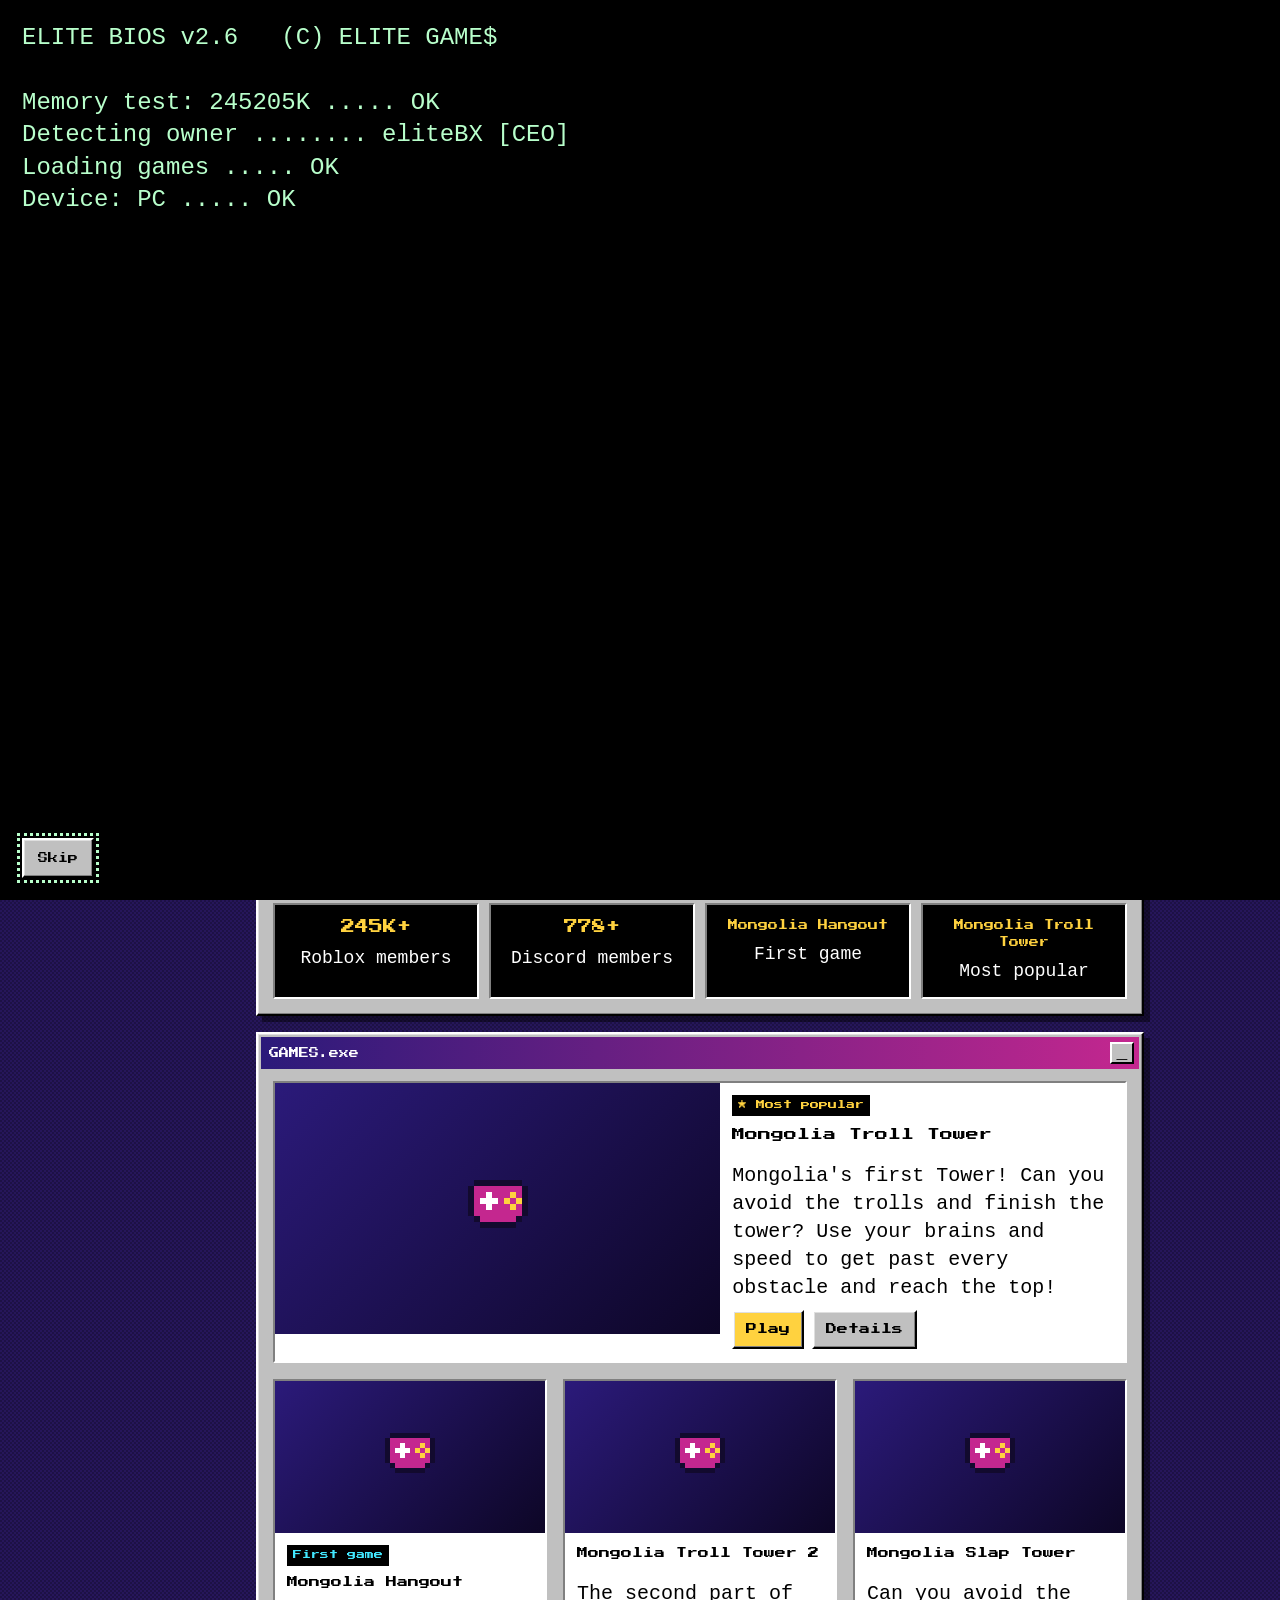
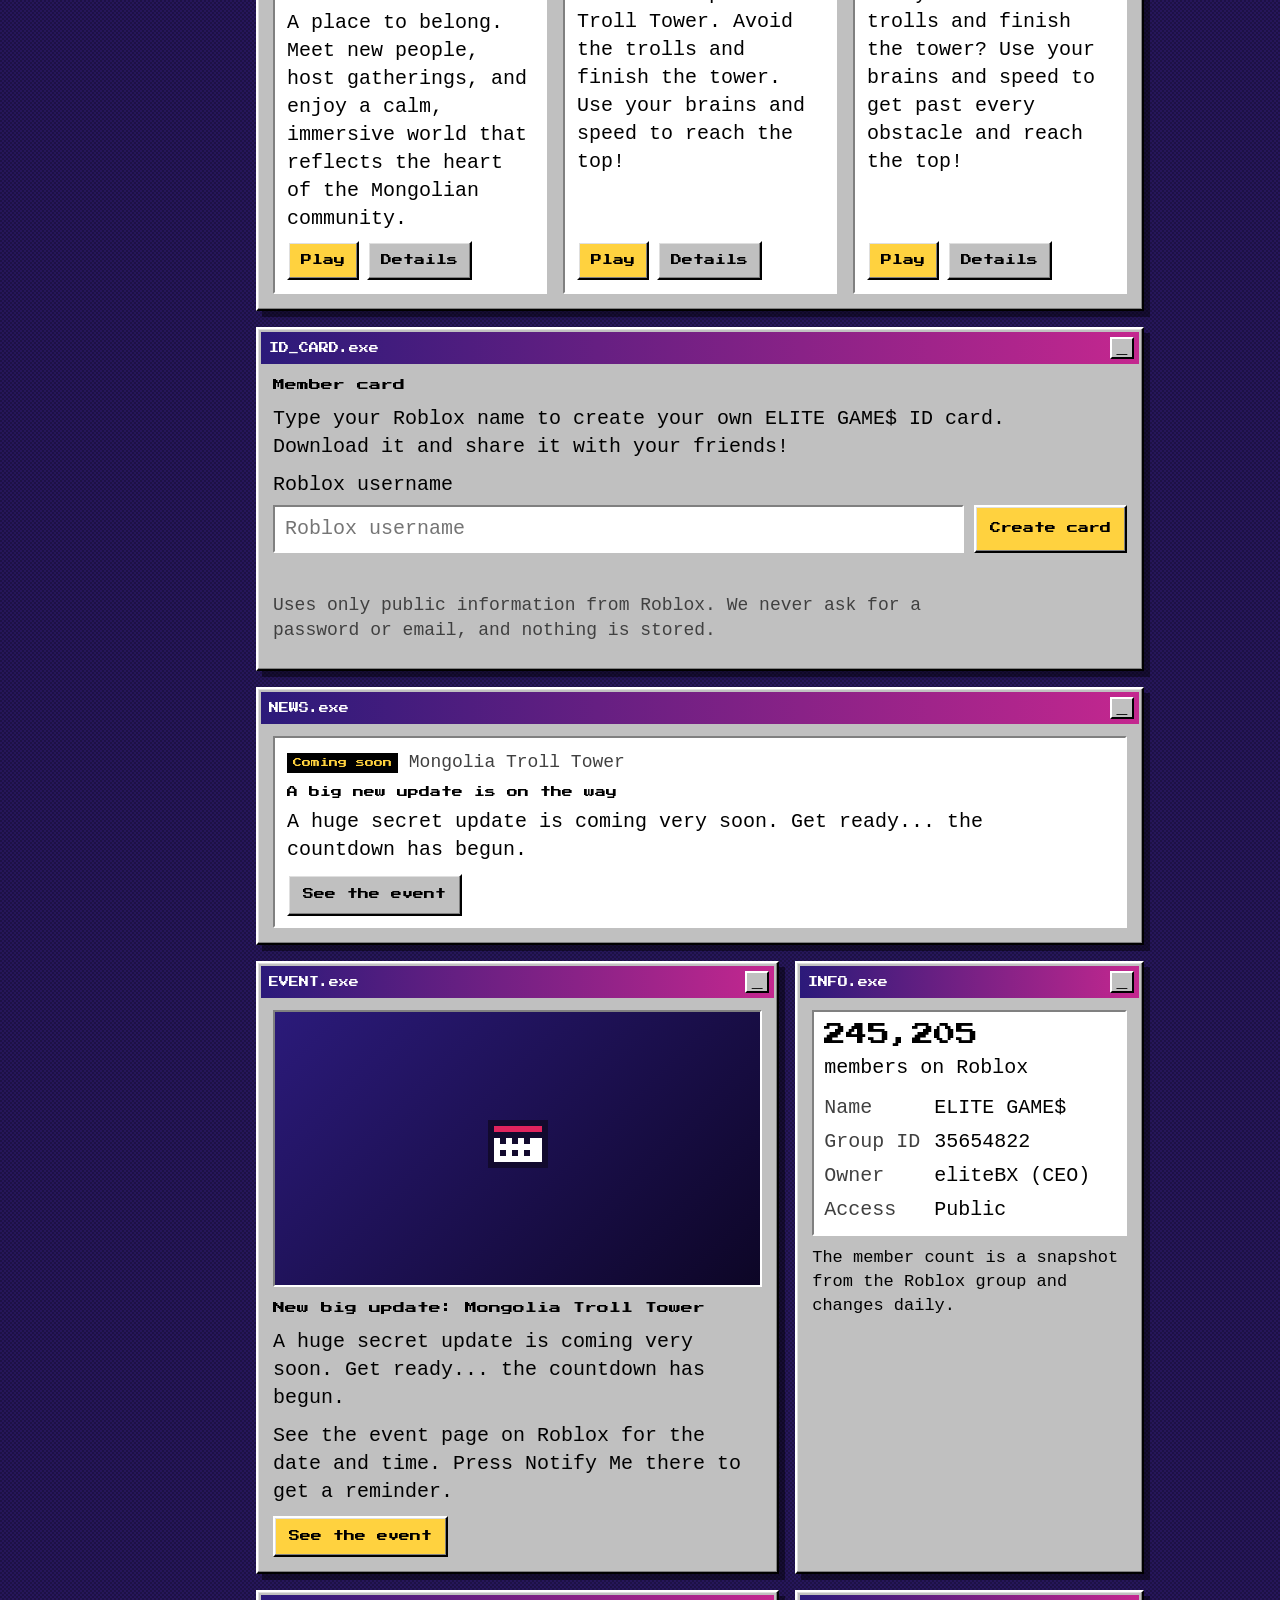
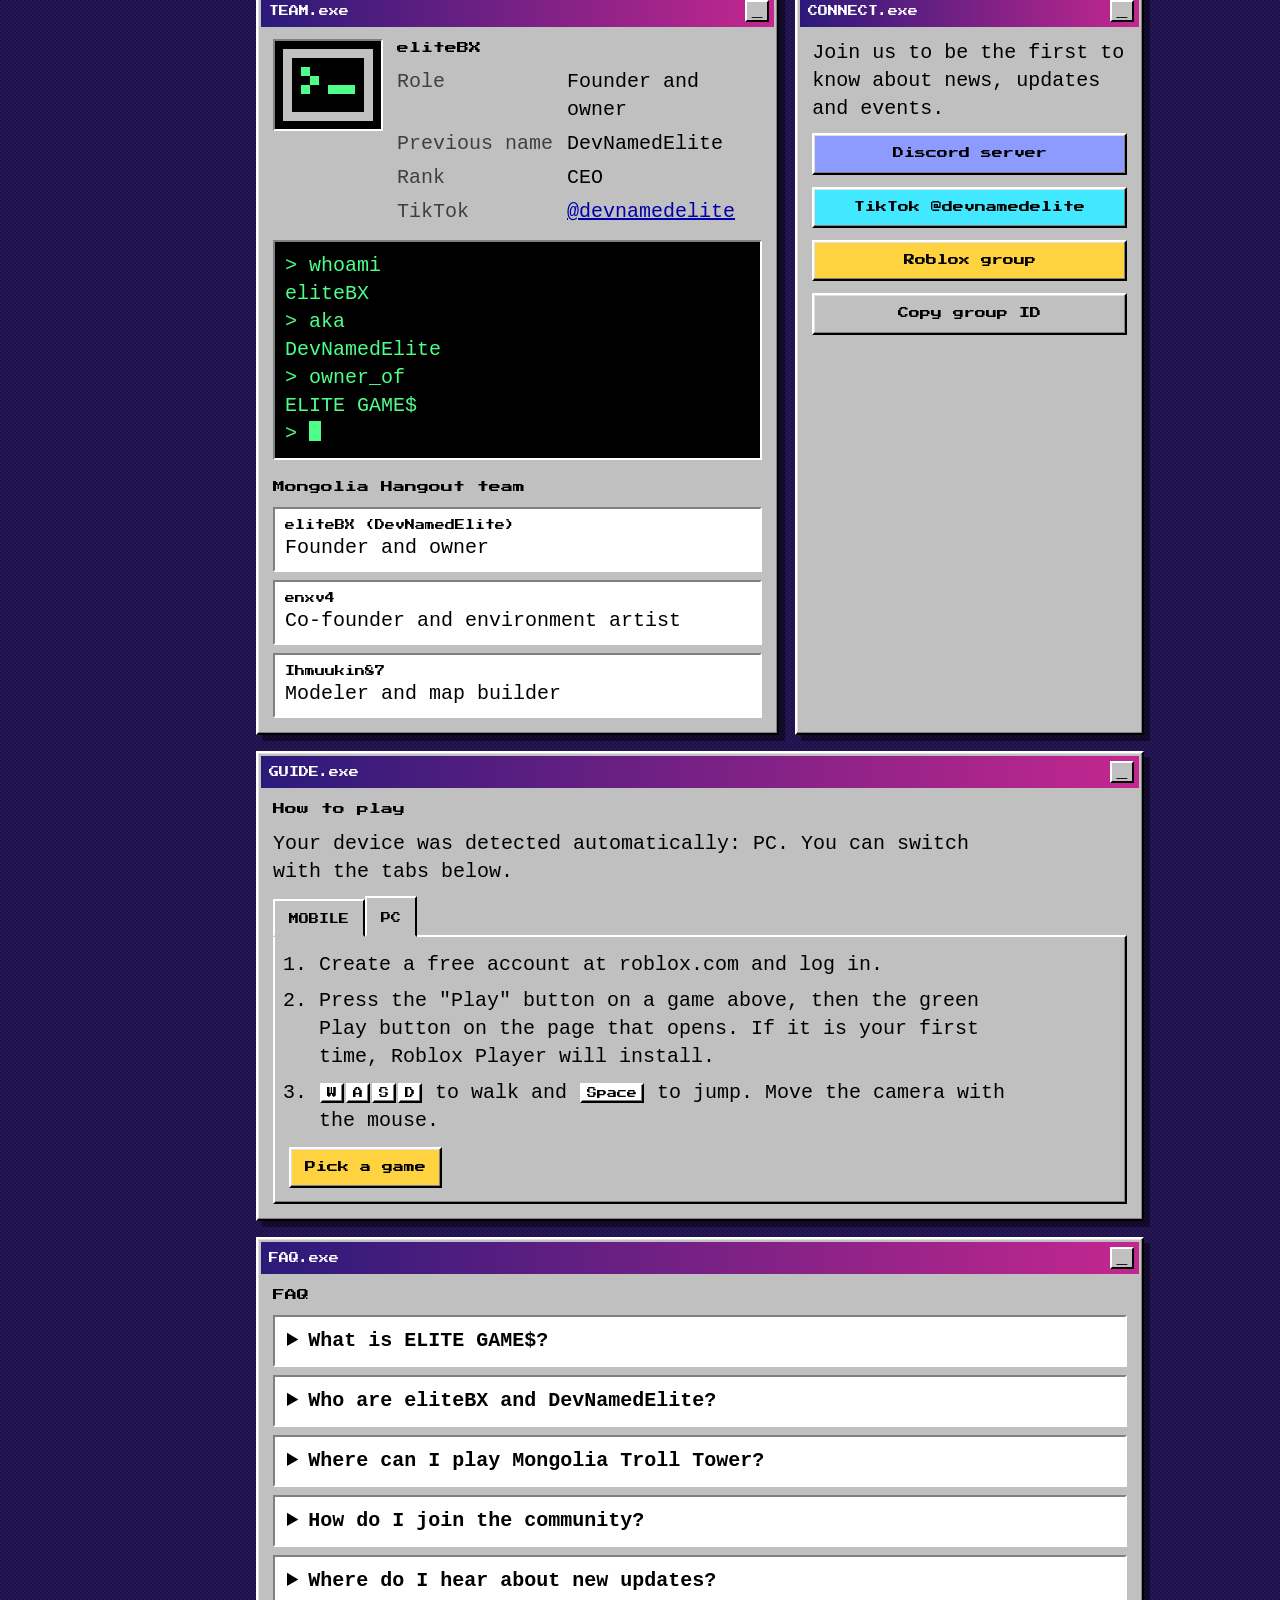
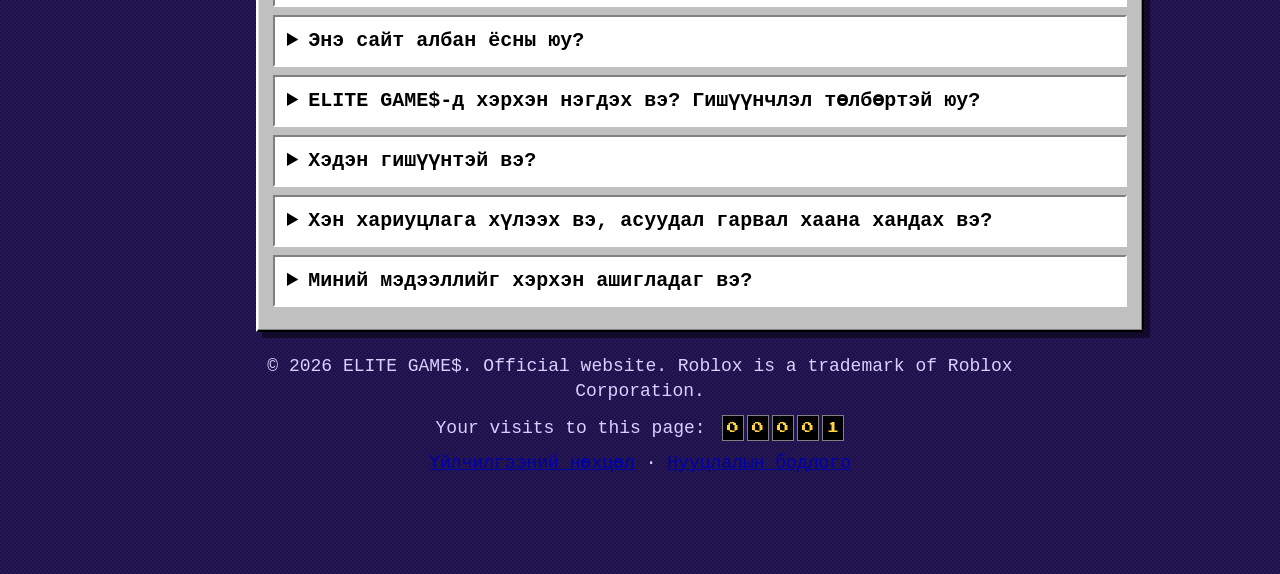
==== commit 3f383dc3: "Add files via upload" ====
--- a/index.html
+++ b/index.html
@@ -172,7 +172,6 @@
     <a class="icon" href="#event"><span data-art="calendar" data-scale="4"></span><span class="l">Эвент</span></a>
     <a class="icon" href="#team"><span data-art="terminal" data-scale="4"></span><span class="l">Баг</span></a>
     <a class="icon" href="#social"><span data-art="chat" data-scale="4"></span><span class="l">Холбоо</span></a>
-    <a class="icon" href="#safety"><span data-art="shield" data-scale="4"></span><span class="l">Аюулгүй</span></a>
     <a class="icon" href="#play"><span data-art="phone" data-scale="4"></span><span class="l">Заавар</span></a>
   </nav>
 
@@ -215,7 +214,7 @@
         <p data-k="about-p2">Үүсгэн байгуулагч, эзэн нь <strong>eliteBX</strong>. Тэрээр өмнө нь <strong>DevNamedElite</strong> нэрээр танигдаж байсан бөгөөд TikTok дээр <a href="https://www.tiktok.com/@devnamedelite" target="_blank" rel="noopener">@devnamedelite</a> гэж хайж болно.</p>
         <p>Манай Discord сервер нь Монголын шилдэг Roblox хөгжүүлэгчид болон тоглогчид цугладаг Roblox Community Gaming сервер юм.</p>
         <div class="tiles">
-          <div class="tile"><b>245K+</b><span>Roblox гишүүн</span></div>
+          <div class="tile"><b data-live-members-compact>245K+</b><span>Roblox гишүүн</span></div>
           <div class="tile"><b data-discord-members>778+</b><span>Discord гишүүн</span></div>
           <div class="tile" data-live-wrap hidden><b data-total-visits></b><span>Нийт зочилсон</span></div>
           <div class="tile"><b class="sm">Mongolia Hangout</b><span>Анхны тоглоом</span></div>
@@ -448,20 +447,6 @@
 
     </div>
 
-    <section class="win" id="safety" aria-label="Аюулгүй байдал">
-      <div class="tb"><span>АЮУЛГҮЙ.exe</span><button class="min" type="button" aria-label="Цонхыг хумих" aria-expanded="true">_</button></div>
-      <div class="wbody">
-        <h2>Аюулгүй байдал</h2>
-        <p>Хууран мэхлэлтээс сэргийлэхийн тулд зөвхөн энэ сайт дээрх албан ёсны холбоосыг ашиглаарай.</p>
-        <ul class="safe">
-          <li><b>Албан ёсны холбоос</b><span>Roblox групп, Discord сервер, TikTok @devnamedelite. Өөр хаягаас, танихгүй хүнээс ирсэн урилгад болгоомжтой хандаарай.</span></li>
-          <li><b>Нууц үгээ хэнд ч бүү өг</b><span>Хэн ч (Roblox-ийн ажилтан гэж нэрлэсэн ч) нууц үг, баталгаажуулах кодыг асуух ёсгүй.</span></li>
-          <li><b>"Үнэгүй Robux" залилан</b><span>"Үнэгүй Robux", "үнэгүй цол" амладаг сайт болон зурвасаар нэвтрэх мэдээллээ бүү оруул.</span></li>
-          <li><b>Асуудал гарвал</b><span>Roblox дээр тухайн хэрэглэгч, зурвасыг Report дарж мэдэгд. Хүүхдийн бүртгэлд эцэг эхийн хяналтыг (Parental Controls) Roblox-ийн тохиргооноос идэвхжүүлж болно.</span></li>
-        </ul>
-      </div>
-    </section>
-
     <section class="win" id="play" aria-label="Хэрхэн тоглох вэ">
       <div class="tb"><span>ЗААВАР.exe</span><button class="min" type="button" aria-label="Цонхыг хумих" aria-expanded="true">_</button></div>
       <div class="wbody">
@@ -516,6 +501,26 @@
           <summary>Шинэ шинэчлэлийг хаанаас мэдэх вэ?</summary>
           <p>Энэ сайтын "Мэдээ" хэсэг, Discord сервер болон TikTok дээр зарлагдана. Roblox дээрх эвентийн хуудсан дээр Notify Me дарвал сануулга ирнэ.</p>
         </details>
+        <details>
+          <summary>Энэ сайт албан ёсны юу?</summary>
+          <p>Тийм. eegs.blog нь ELITE GAME$-ийн албан ёсны вэбсайт бөгөөд эзэн eliteBX (DevNamedElite)-тэй холбоотой.</p>
+        </details>
+        <details>
+          <summary>ELITE GAME$-д хэрхэн нэгдэх вэ? Гишүүнчлэл төлбөртэй юу?</summary>
+          <p>Group болон Discord-д нэгдэхэд төлбөргүй. Roblox дээрх группт Join дараад тоглоомуудыг чөлөөтэй тоглож болно.</p>
+        </details>
+        <details>
+          <summary>Хэдэн гишүүнтэй вэ?</summary>
+          <p>Roblox дээр 245K гаруй гишүүнтэй. Яг одоогийн тоог энэ хуудасны "Тухай" болон "Мэдээлэл" хэсэгт Roblox-оос шууд авч харуулдаг.</p>
+        </details>
+        <details>
+          <summary>Хэн хариуцлага хүлээх вэ, асуудал гарвал хаана хандах вэ?</summary>
+          <p>ELITE GAME$-ийг eliteBX (DevNamedElite) хариуцна. Асуудал, санал хүсэлтээ Discord сервер эсвэл TikTok @devnamedelite-ээр дамжуулж болно.</p>
+        </details>
+        <details>
+          <summary>Миний мэдээллийг хэрхэн ашигладаг вэ?</summary>
+          <p data-k="faq-privacy-note">Дэлгэрэнгүйг <a href="privacy/">Нууцлалын бодлого</a>-оос үзнэ үү. Товчоор хэлбэл: энэ сайт зөвхөн Roblox-ийн нийтэд ил мэдээллийг ашиглана, нууц үг асуухгүй.</p>
+        </details>
       </div>
     </section>
 
@@ -525,6 +530,7 @@
 <footer class="foot">
   <p>© 2026 ELITE GAME$. Албан ёсны вэбсайт. Roblox нь Roblox Corporation-ийн барааны тэмдэг.</p>
   <p><span>Таны энэ хуудсанд орсон тоо:</span> <span class="odo" id="odo" role="img" aria-label="орсон тоо" data-nt></span></p>
+  <p class="footlinks"><a href="terms/">Үйлчилгээний нөхцөл</a> <span aria-hidden="true">·</span> <a href="privacy/">Нууцлалын бодлого</a></p>
 </footer>
 
 <div class="start" id="start" hidden>
@@ -537,9 +543,10 @@
     <li><a href="#event">Эвент</a></li>
     <li><a href="#team">Баг</a></li>
     <li><a href="#social">Холбоо барих</a></li>
-    <li><a href="#safety">Аюулгүй байдал</a></li>
     <li><a href="#play">Хэрхэн тоглох вэ</a></li>
     <li><a href="#faq">Түгээмэл асуулт</a></li>
+    <li><a href="terms/">Үйлчилгээний нөхцөл</a></li>
+    <li><a href="privacy/">Нууцлалын бодлого</a></li>
     <li class="sep" role="separator"></li>
     <li><a href="https://discord.gg/s7nmDDhu8E" target="_blank" rel="noopener">Discord сервер</a></li>
     <li><a href="https://www.roblox.com/communities/35654822/ELITE-GAME" target="_blank" rel="noopener">Roblox групп</a></li>
--- a/assets/style.css
+++ b/assets/style.css
@@ -242,3 +242,17 @@
 .rel{list-style:none;margin:0;padding:0;display:grid;gap:8px}
 .rel a{display:block;background:#fff;border:2px solid;border-color:var(--shade) #fff #fff var(--shade);padding:10px 12px;color:#0000aa}
 @media (max-width:820px){.ghero{grid-template-columns:minmax(0,1fr)}}
+
+/* ---------- гишүүний карт ---------- */
+.idform label{display:block;margin-bottom:6px}
+.idrow{display:flex;flex-wrap:wrap;gap:10px;align-items:stretch}
+.idrow input{flex:1 1 220px;min-width:0;font:20px/1.2 var(--tx);padding:10px;border:2px solid;border-color:var(--shade) #fff #fff var(--shade);background:#fff;color:#000;border-radius:0}
+.cardout{margin-top:14px}
+.cardout canvas{display:block;width:100%;max-width:640px;height:auto;margin:0 auto;border:2px solid;border-color:var(--shade) #fff #fff var(--shade);background:#0d0626}
+.cardout .btns{justify-content:center}
+@media (pointer:coarse){.idrow input{min-height:44px;font-size:18px}}
+
+/* desktop icon-ууд олон болсон тул шахаж, дэлгэц намхан үед гүйлгэдэг болгоно */
+.icons{gap:6px;max-height:calc(100vh - 110px);overflow-y:auto;scrollbar-width:thin}
+.icon{padding:3px 2px;gap:4px}
+.icon [data-art]{display:block;line-height:0}
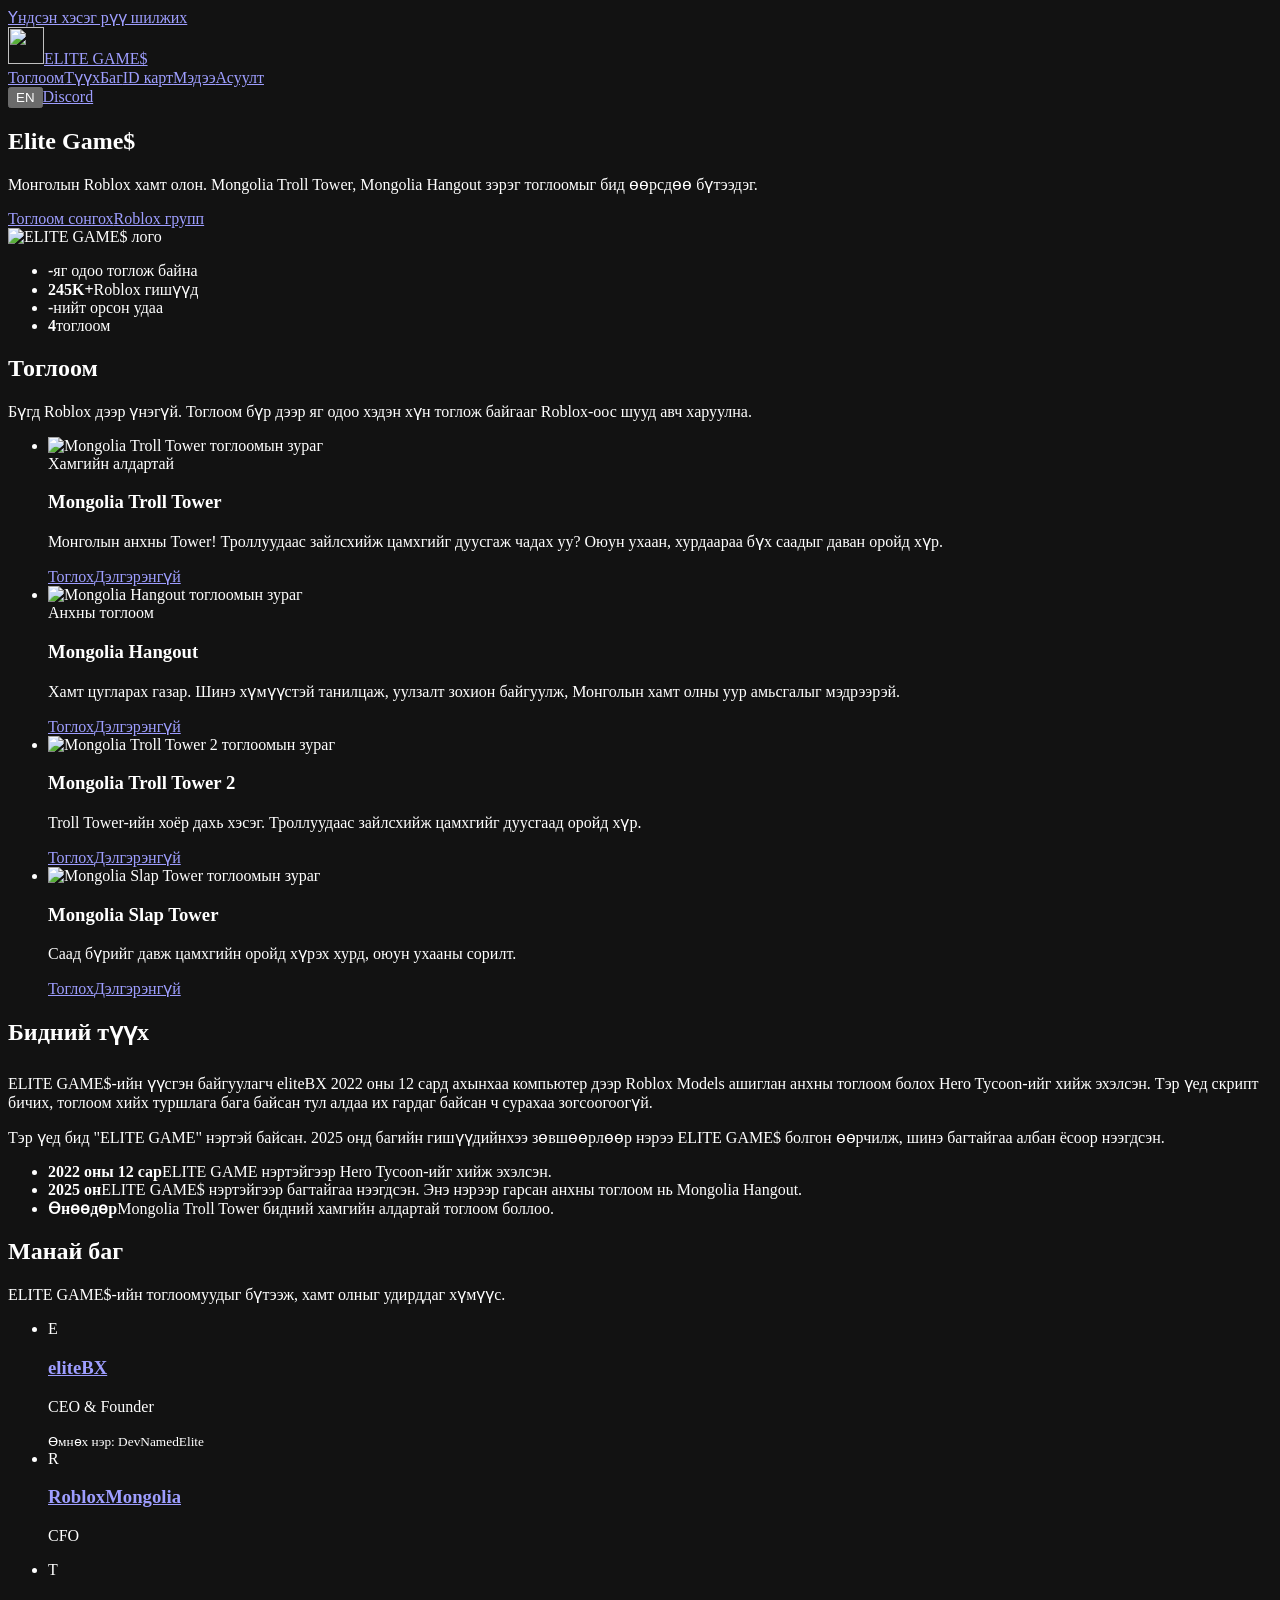
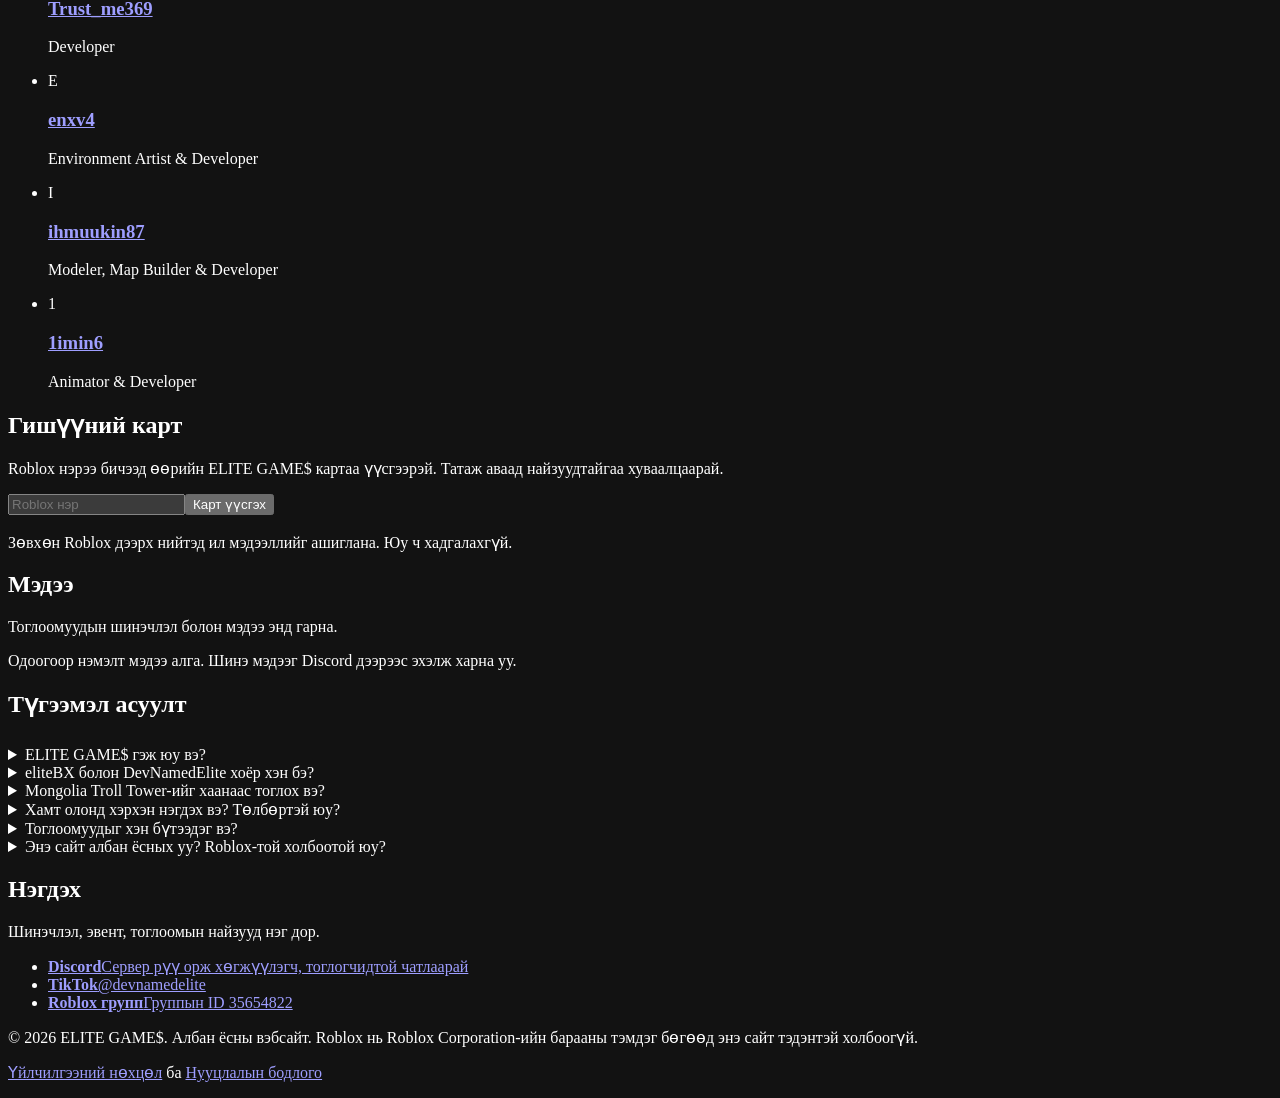
==== commit 210c149f: "Add files via upload" ====
--- a/index.html
+++ b/index.html
@@ -2,18 +2,20 @@
 <html lang="mn" data-root="">
 <head>
 <meta charset="utf-8">
-<meta name="viewport" content="width=device-width, initial-scale=1, viewport-fit=cover">
-<title>ELITE GAME$ | Монголын Roblox community | Албан ёсны вэбсайт</title>
-<meta name="description" content="ELITE GAME$ (ELITE GAMES) - Монголын Roblox community. Mongolia Troll Tower, Mongolia Hangout. Үүсгэн байгуулагч eliteBX (DevNamedElite). Албан ёсны сайт.">
+<meta name="viewport" content="width=device-width,initial-scale=1,viewport-fit=cover">
+<script>document.documentElement.className='js'</script>
+<title>ELITE GAME$ | Монголын Roblox хамт олон, Mongolia Troll Tower</title>
+<meta name="description" content="ELITE GAME$ (ELITE GAMES) нь Монголын Roblox хамт олон. Mongolia Troll Tower, Mongolia Hangout тоглоомын албан ёсны сайт: тоглогчийн тоо, баг, мэдээ. Үүсгэн байгуулагч eliteBX (DevNamedElite).">
 <meta name="robots" content="index,follow,max-image-preview:large">
+<meta name="color-scheme" content="dark">
+<meta name="theme-color" content="#050b16">
 <link rel="canonical" href="https://eegs.blog/">
-<meta name="theme-color" content="#1d1145">
 <meta property="og:type" content="website">
 <meta property="og:site_name" content="ELITE GAME$">
 <meta property="og:locale" content="mn_MN">
 <meta property="og:url" content="https://eegs.blog/">
-<meta property="og:title" content="ELITE GAME$ | Монголын Roblox community">
-<meta property="og:description" content="Mongolia Troll Tower, Mongolia Hangout болон бусад тоглоом. Үүсгэн байгуулагч eliteBX (DevNamedElite).">
+<meta property="og:title" content="ELITE GAME$ | Монголын Roblox хамт олон, Mongolia Troll Tower">
+<meta property="og:description" content="ELITE GAME$ (ELITE GAMES) нь Монголын Roblox хамт олон. Mongolia Troll Tower, Mongolia Hangout тоглоомын албан ёсны сайт: тоглогчийн тоо, баг, мэдээ. Үүсгэн байгуулагч eliteBX (DevNamedElite).">
 <meta property="og:image" content="https://eegs.blog/assets/img/og-image.png">
 <meta property="og:image:width" content="1200">
 <meta property="og:image:height" content="630">
@@ -22,549 +24,95 @@
 <link rel="manifest" href="manifest.webmanifest">
 <link rel="icon" type="image/png" sizes="32x32" href="assets/img/favicon-32.png">
 <link rel="apple-touch-icon" href="assets/img/apple-touch-icon.png">
-<meta name="apple-mobile-web-app-capable" content="yes">
-<meta name="mobile-web-app-capable" content="yes">
-<meta name="apple-mobile-web-app-title" content="ELITE GAME$">
-<script type="application/ld+json">
-{
- "@context": "https://schema.org",
- "@graph": [
-  {
-   "@type": "WebSite",
-   "@id": "https://eegs.blog/#website",
-   "url": "https://eegs.blog/",
-   "name": "ELITE GAME$",
-   "alternateName": [
-    "ELITE GAMES",
-    "Elite Game$"
-   ],
-   "inLanguage": "mn",
-   "publisher": {
-    "@id": "https://eegs.blog/#org"
-   }
-  },
-  {
-   "@type": "Organization",
-   "@id": "https://eegs.blog/#org",
-   "name": "ELITE GAME$",
-   "alternateName": [
-    "ELITE GAMES",
-    "Elite Game$"
-   ],
-   "url": "https://eegs.blog/",
-   "logo": "https://eegs.blog/assets/img/icon-512.png",
-   "image": "https://eegs.blog/assets/img/og-image.png",
-   "description": "Монголын Roblox community. Mongolia Troll Tower, Mongolia Hangout зэрэг тоглоомыг хөгжүүлдэг.",
-   "founder": {
-    "@id": "https://eegs.blog/#elitebx"
-   },
-   "sameAs": [
-    "https://www.roblox.com/communities/35654822/ELITE-GAME",
-    "https://discord.gg/s7nmDDhu8E",
-    "https://www.tiktok.com/@devnamedelite"
-   ]
-  },
-  {
-   "@type": "Person",
-   "@id": "https://eegs.blog/#elitebx",
-   "name": "eliteBX",
-   "alternateName": [
-    "DevNamedElite",
-    "DEVNAMEDELITE"
-   ],
-   "jobTitle": "Үүсгэн байгуулагч",
-   "worksFor": {
-    "@id": "https://eegs.blog/#org"
-   },
-   "sameAs": [
-    "https://www.tiktok.com/@devnamedelite"
-   ]
-  },
-  {
-   "@type": "VideoGame",
-   "name": "Mongolia Troll Tower",
-   "url": "https://eegs.blog/mongolia-troll-tower/",
-   "gamePlatform": "Roblox",
-   "inLanguage": "mn",
-   "publisher": {
-    "@id": "https://eegs.blog/#org"
-   },
-   "sameAs": [
-    "https://www.roblox.com/games/88290581472538/Mongolia-Troll-Tower"
-   ]
-  },
-  {
-   "@type": "VideoGame",
-   "name": "Mongolia Hangout",
-   "url": "https://eegs.blog/mongolia-hangout/",
-   "gamePlatform": "Roblox",
-   "inLanguage": "mn",
-   "publisher": {
-    "@id": "https://eegs.blog/#org"
-   },
-   "sameAs": [
-    "https://www.roblox.com/games/131034880555553/Mongolia-Hangout"
-   ]
-  },
-  {
-   "@type": "VideoGame",
-   "name": "Mongolia Troll Tower 2",
-   "url": "https://eegs.blog/mongolia-troll-tower-2/",
-   "gamePlatform": "Roblox",
-   "inLanguage": "mn",
-   "publisher": {
-    "@id": "https://eegs.blog/#org"
-   },
-   "sameAs": [
-    "https://www.roblox.com/games/131704942195149/Mongolia-Troll-Tower-2"
-   ]
-  },
-  {
-   "@type": "VideoGame",
-   "name": "Mongolia Slap Tower",
-   "url": "https://eegs.blog/mongolia-slap-tower/",
-   "gamePlatform": "Roblox",
-   "inLanguage": "mn",
-   "publisher": {
-    "@id": "https://eegs.blog/#org"
-   },
-   "sameAs": [
-    "https://www.roblox.com/games/126247610208410/Mongolia-Slap-Tower"
-   ]
-  }
- ]
-}
-</script>
 <link rel="preconnect" href="https://fonts.googleapis.com">
 <link rel="preconnect" href="https://fonts.gstatic.com" crossorigin>
-<link href="https://fonts.googleapis.com/css2?family=Press+Start+2P&family=Ubuntu+Mono:wght@400;700&display=swap" rel="stylesheet">
-<link rel="stylesheet" href="assets/style.css">
-<script>
-/* Төхөөрөмж таних: mobile эсвэл pc */
-(function(){
-  var m=false;
-  try{m=matchMedia('(pointer:coarse)').matches||/Android|iPhone|iPod|iPad|Mobile/i.test(navigator.userAgent);}catch(e){}
-  document.documentElement.setAttribute('data-device',m?'mobile':'pc');
-})();
-</script>
+<link rel="preconnect" href="https://eegs.e05729613.workers.dev">
+<link href="https://fonts.googleapis.com/css2?family=Exo+2:wght@400;700;800&display=swap" rel="stylesheet">
+<script type="application/ld+json">{"@context": "https://schema.org", "@graph": [{"@type": "WebSite", "@id": "https://eegs.blog/#site", "url": "https://eegs.blog/", "name": "ELITE GAME$", "alternateName": ["ELITE GAMES", "Elite Game$"], "inLanguage": "mn", "publisher": {"@id": "https://eegs.blog/#org"}}, {"@type": "Organization", "@id": "https://eegs.blog/#org", "name": "ELITE GAME$", "alternateName": ["ELITE GAMES", "ELITE GAME"], "url": "https://eegs.blog/", "logo": "https://eegs.blog/assets/img/icon-512.png", "foundingDate": "2022-12", "description": "Монголын Roblox хамт олон. Mongolia Troll Tower, Mongolia Hangout зэрэг тоглоомыг бүтээдэг баг.", "founder": {"@id": "https://eegs.blog/#elitebx"}, "member": [{"@id": "https://eegs.blog/#elitebx"}, {"@type": "Person", "name": "RobloxMongolia", "jobTitle": "CFO"}, {"@type": "Person", "name": "Trust_me369", "jobTitle": "Developer"}, {"@type": "Person", "name": "enxv4", "jobTitle": "Environment Artist & Developer"}, {"@type": "Person", "name": "ihmuukin87", "jobTitle": "Modeler, Map Builder & Developer"}, {"@type": "Person", "name": "1imin6", "jobTitle": "Animator & Developer"}], "sameAs": ["https://www.roblox.com/communities/35654822/ELITE-GAME", "https://discord.gg/s7nmDDhu8E", "https://www.tiktok.com/@devnamedelite"]}, {"@type": "Person", "@id": "https://eegs.blog/#elitebx", "name": "eliteBX", "alternateName": ["DevNamedElite", "DEVNAMEDELITE"], "jobTitle": "CEO & Founder", "worksFor": {"@id": "https://eegs.blog/#org"}}, {"@type": "VideoGame", "name": "Mongolia Troll Tower", "url": "https://eegs.blog/mongolia-troll-tower/", "gamePlatform": "Roblox", "publisher": {"@id": "https://eegs.blog/#org"}}, {"@type": "VideoGame", "name": "Mongolia Hangout", "url": "https://eegs.blog/mongolia-hangout/", "gamePlatform": "Roblox", "publisher": {"@id": "https://eegs.blog/#org"}}, {"@type": "VideoGame", "name": "Mongolia Troll Tower 2", "url": "https://eegs.blog/mongolia-troll-tower-2/", "gamePlatform": "Roblox", "publisher": {"@id": "https://eegs.blog/#org"}}, {"@type": "VideoGame", "name": "Mongolia Slap Tower", "url": "https://eegs.blog/mongolia-slap-tower/", "gamePlatform": "Roblox", "publisher": {"@id": "https://eegs.blog/#org"}}]}</script>
+<link rel="stylesheet" href="assets/app.css">
 </head>
 <body>
+<a class="skip" href="#main">Үндсэн хэсэг рүү шилжих</a>
+<div class="bgfx" aria-hidden="true"><i></i><i></i></div>
+<header class="top"><div class="wrap bar"><a class="brand" href="#top" aria-label="ELITE GAME$ нүүр хуудас"><img src="assets/img/logo-mark.webp" width="36" height="37" alt="">ELITE GAME$</a>
+<nav aria-label="Үндсэн цэс"><a href="#games">Тоглоом</a><a href="#story">Түүх</a><a href="#team">Баг</a><a href="#card">ID карт</a><a href="#news">Мэдээ</a><a href="#faq">Асуулт</a></nav>
+<div class="hr"><button class="lang" id="lang" type="button" data-nt>EN</button><a class="btn pri" href="https://discord.gg/s7nmDDhu8E" target="_blank" rel="noopener">Discord</a></div></div></header>
+<main id="main">
+<section class="hero" id="top"><div class="bars" aria-hidden="true"><i></i><i></i><i></i></div>
+<div class="wrap"><div class="hero-grid">
+<div>
+<h1><span class="ln"><span>Elite</span></span>
+<span class="ln"><span>Game$</span></span></h1>
+<p class="lead">Монголын Roblox хамт олон. Mongolia Troll Tower, Mongolia Hangout зэрэг тоглоомыг бид өөрсдөө бүтээдэг.</p>
+<div class="actions"><a class="btn pri" href="#games">Тоглоом сонгох</a><a class="btn" href="https://www.roblox.com/communities/35654822/ELITE-GAME" target="_blank" rel="noopener">Roblox групп</a></div>
+</div>
+<div class="emblem"><img src="assets/img/logo-mark.webp" width="614" height="640" alt="ELITE GAME$ лого" fetchpriority="high"></div>
+</div>
+<ul class="stats">
+<li><b id="sp">-</b><span class="on-dot">яг одоо тоглож байна</span></li>
+<li><b id="sm">245K+</b><span class="on-dot">Roblox гишүүд</span></li>
+<li><b id="sv">-</b><span>нийт орсон удаа</span></li>
+<li><b>4</b><span>тоглоом</span></li>
+</ul></div></section>
 
-<div class="boot" id="boot" hidden role="dialog" aria-label="Ачаалж байна">
-  <pre id="bootlog"></pre>
-  <button class="btn" id="bootskip" type="button">Алгасах</button>
-</div>
+<section class="sec" id="games"><div class="wrap">
+<h2 class="rv">Тоглоом</h2>
+<p class="intro rv sel">Бүгд Roblox дээр үнэгүй. Тоглоом бүр дээр яг одоо хэдэн хүн тоглож байгааг Roblox-оос шууд авч харуулна.</p>
+<ul class="games">
+<li class="game big rv" data-p="88290581472538"><img src="assets/img/troll-tower.jpg" data-c="https://tr.rbxcdn.com/180DAY-92fea9ba40f43c50b08a85734cb1fe89/500/280/Image/Jpeg/noFilter" width="500" height="280" alt="Mongolia Troll Tower тоглоомын зураг" loading="lazy" referrerpolicy="no-referrer"><div><span class="tag">Хамгийн алдартай</span><h3>Mongolia Troll Tower</h3><p class="sel">Монголын анхны Tower! Троллуудаас зайлсхийж цамхгийг дуусгаж чадах уу? Оюун ухаан, хурдаараа бүх саадыг даван оройд хүр.</p><p class="lv" hidden><span class="pl">0</span> <span>тоглож байна,</span> <span class="vs"></span> <span>орсон</span></p><div class="row"><a class="btn pri" href="https://www.roblox.com/games/88290581472538/Mongolia-Troll-Tower" target="_blank" rel="noopener" aria-label="Mongolia Troll Tower тоглох">Тоглох</a><a class="btn" href="mongolia-troll-tower/" aria-label="Mongolia Troll Tower дэлгэрэнгүй">Дэлгэрэнгүй</a></div></div></li>
+<li class="game rv" data-p="131034880555553"><img src="assets/img/hangout.jpg" data-c="https://tr.rbxcdn.com/180DAY-63b055c5423e2be081bd549df782aa57/500/280/Image/Jpeg/noFilter" width="500" height="280" alt="Mongolia Hangout тоглоомын зураг" loading="lazy" referrerpolicy="no-referrer"><div><span class="tag">Анхны тоглоом</span><h3>Mongolia Hangout</h3><p class="sel">Хамт цугларах газар. Шинэ хүмүүстэй танилцаж, уулзалт зохион байгуулж, Монголын хамт олны уур амьсгалыг мэдрээрэй.</p><p class="lv" hidden><span class="pl">0</span> <span>тоглож байна,</span> <span class="vs"></span> <span>орсон</span></p><div class="row"><a class="btn pri" href="https://www.roblox.com/games/131034880555553/Mongolia-Hangout" target="_blank" rel="noopener" aria-label="Mongolia Hangout тоглох">Тоглох</a><a class="btn" href="mongolia-hangout/" aria-label="Mongolia Hangout дэлгэрэнгүй">Дэлгэрэнгүй</a></div></div></li><li class="game rv" data-p="131704942195149"><img src="assets/img/troll-tower-2.jpg" data-c="https://tr.rbxcdn.com/180DAY-1035620ebb72ea235b58feeb40b082c6/500/280/Image/Jpeg/noFilter" width="500" height="280" alt="Mongolia Troll Tower 2 тоглоомын зураг" loading="lazy" referrerpolicy="no-referrer"><div><h3>Mongolia Troll Tower 2</h3><p class="sel">Troll Tower-ийн хоёр дахь хэсэг. Троллуудаас зайлсхийж цамхгийг дуусгаад оройд хүр.</p><p class="lv" hidden><span class="pl">0</span> <span>тоглож байна,</span> <span class="vs"></span> <span>орсон</span></p><div class="row"><a class="btn pri" href="https://www.roblox.com/games/131704942195149/Mongolia-Troll-Tower-2" target="_blank" rel="noopener" aria-label="Mongolia Troll Tower 2 тоглох">Тоглох</a><a class="btn" href="mongolia-troll-tower-2/" aria-label="Mongolia Troll Tower 2 дэлгэрэнгүй">Дэлгэрэнгүй</a></div></div></li><li class="game rv" data-p="126247610208410"><img src="assets/img/slap-tower.jpg" data-c="https://tr.rbxcdn.com/180DAY-0075c473c95202cdabd836f714fe434d/500/280/Image/Jpeg/noFilter" width="500" height="280" alt="Mongolia Slap Tower тоглоомын зураг" loading="lazy" referrerpolicy="no-referrer"><div><h3>Mongolia Slap Tower</h3><p class="sel">Саад бүрийг давж цамхгийн оройд хүрэх хурд, оюун ухааны сорилт.</p><p class="lv" hidden><span class="pl">0</span> <span>тоглож байна,</span> <span class="vs"></span> <span>орсон</span></p><div class="row"><a class="btn pri" href="https://www.roblox.com/games/126247610208410/Mongolia-Slap-Tower" target="_blank" rel="noopener" aria-label="Mongolia Slap Tower тоглох">Тоглох</a><a class="btn" href="mongolia-slap-tower/" aria-label="Mongolia Slap Tower дэлгэрэнгүй">Дэлгэрэнгүй</a></div></div></li>
+</ul></div></section>
 
-<div class="topbar">
-  <div class="ticker" aria-hidden="true"><span>★ ELITE GAME$-Д ТАВТАЙ МОРИЛ ★ 245K+ ГИШҮҮН ★ ХАМГИЙН АЛДАРТАЙ: MONGOLIA TROLL TOWER ★ АНХНЫ ТОГЛООМ: MONGOLIA HANGOUT ★ DISCORD ДЭЭР НЭГДЭЭРЭЙ ★ ELITE GAME$-Д ТАВТАЙ МОРИЛ ★</span></div>
-  <div class="tools">
-    <button id="langbtn" type="button" data-nt>EN</button>
-    <button id="sfxbtn" type="button" aria-pressed="false" aria-label="Дууг асаах/унтраах">SFX</button>
-  </div>
-</div>
+<section class="sec" id="story"><div class="wrap">
+<h2 class="rv">Бидний түүх</h2>
+<div class="story" style="margin-top:28px">
+<div class="sel rv"><p>ELITE GAME$-ийн үүсгэн байгуулагч eliteBX 2022 оны 12 сард ахынхаа компьютер дээр Roblox Models ашиглан анхны тоглоом болох Hero Tycoon-ийг хийж эхэлсэн. Тэр үед скрипт бичих, тоглоом хийх туршлага бага байсан тул алдаа их гардаг байсан ч сурахаа зогсоогоогүй.</p>
+<p>Тэр үед бид "ELITE GAME" нэртэй байсан. 2025 онд багийн гишүүдийнхээ зөвшөөрлөөр нэрээ ELITE GAME$ болгон өөрчилж, шинэ багтайгаа албан ёсоор нээгдсэн.</p></div>
+<ul class="tl">
+<li class="rv"><b>2022 оны 12 сар</b><span>ELITE GAME нэртэйгээр Hero Tycoon-ийг хийж эхэлсэн.</span></li>
+<li class="rv"><b>2025 он</b><span>ELITE GAME$ нэртэйгээр багтайгаа нээгдсэн. Энэ нэрээр гарсан анхны тоглоом нь Mongolia Hangout.</span></li>
+<li class="rv"><b>Өнөөдөр</b><span>Mongolia Troll Tower бидний хамгийн алдартай тоглоом боллоо.</span></li>
+</ul></div></div></section>
 
-<div class="shell">
+<section class="sec" id="team"><div class="wrap">
+<h2 class="rv">Манай баг</h2>
+<p class="intro rv sel">ELITE GAME$-ийн тоглоомуудыг бүтээж, хамт олныг удирддаг хүмүүс.</p>
+<ul class="team"><li class="m lead rv"><span class="av" data-u="elitebx" aria-hidden="true">E</span><div><h3><a href="https://www.roblox.com/search/users?keyword=elitebx" target="_blank" rel="noopener">eliteBX</a></h3><p>CEO &amp; Founder</p><small>Өмнөх нэр: DevNamedElite</small></div></li><li class="m rv"><span class="av" data-u="RobloxMongolia" aria-hidden="true">R</span><div><h3><a href="https://www.roblox.com/search/users?keyword=RobloxMongolia" target="_blank" rel="noopener">RobloxMongolia</a></h3><p>CFO</p></div></li><li class="m rv"><span class="av" data-u="Trust_me369" aria-hidden="true">T</span><div><h3><a href="https://www.roblox.com/search/users?keyword=Trust_me369" target="_blank" rel="noopener">Trust_me369</a></h3><p>Developer</p></div></li><li class="m rv"><span class="av" data-u="enxv4" aria-hidden="true">E</span><div><h3><a href="https://www.roblox.com/search/users?keyword=enxv4" target="_blank" rel="noopener">enxv4</a></h3><p>Environment Artist &amp; Developer</p></div></li><li class="m rv"><span class="av" data-u="ihmuukin87" aria-hidden="true">I</span><div><h3><a href="https://www.roblox.com/search/users?keyword=ihmuukin87" target="_blank" rel="noopener">ihmuukin87</a></h3><p>Modeler, Map Builder &amp; Developer</p></div></li><li class="m rv"><span class="av" data-u="1imin6" aria-hidden="true">1</span><div><h3><a href="https://www.roblox.com/search/users?keyword=1imin6" target="_blank" rel="noopener">1imin6</a></h3><p>Animator &amp; Developer</p></div></li></ul></div></section>
 
-  <nav class="icons" aria-label="Түргэн холбоос">
-    <a class="icon" href="#games"><span data-art="gamepad" data-scale="4"></span><span class="l">Тоглоом</span></a>
-    <a class="icon" href="#card"><span data-art="idcard" data-scale="4"></span><span class="l">ID карт</span></a>
-    <a class="icon" href="#news"><span data-art="news" data-scale="4"></span><span class="l">Мэдээ</span></a>
-    <a class="icon" href="#event"><span data-art="calendar" data-scale="4"></span><span class="l">Эвент</span></a>
-    <a class="icon" href="#team"><span data-art="terminal" data-scale="4"></span><span class="l">Баг</span></a>
-    <a class="icon" href="#social"><span data-art="chat" data-scale="4"></span><span class="l">Холбоо</span></a>
-    <a class="icon" href="#play"><span data-art="phone" data-scale="4"></span><span class="l">Заавар</span></a>
-  </nav>
+<section class="sec" id="card"><div class="wrap">
+<h2 class="rv">Гишүүний карт</h2>
+<p class="intro rv sel">Roblox нэрээ бичээд өөрийн ELITE GAME$ картаа үүсгээрэй. Татаж аваад найзуудтайгаа хуваалцаарай.</p>
+<form class="idf rv" id="idf" novalidate><input id="idn" type="text" maxlength="21" autocomplete="off" autocapitalize="off" autocorrect="off" spellcheck="false" placeholder="Roblox нэр" aria-label="Roblox нэр"><button class="btn pri" type="submit">Карт үүсгэх</button></form>
+<p class="idst" id="ids" role="status" aria-live="polite"></p>
+<div class="idout" id="ido" hidden><canvas id="idc" width="1000" height="560" role="img" aria-label="ELITE GAME$ card"></canvas>
+<div class="row"><button class="btn pri" id="idsave" type="button">PNG татах</button><button class="btn" id="idshare" type="button" hidden>Хуваалцах</button></div></div>
+<p class="mut sel" style="margin-top:18px">Зөвхөн Roblox дээрх нийтэд ил мэдээллийг ашиглана. Юу ч хадгалахгүй.</p>
+</div></section>
 
-  <main>
+<section class="sec" id="news"><div class="wrap">
+<h2 class="rv">Мэдээ</h2>
+<p class="intro rv sel">Тоглоомуудын шинэчлэл болон мэдээ энд гарна.</p>
+<div id="uw" hidden><h3 class="sub">Сүүлд шинэчлэгдсэн</h3><ul class="ups" id="ul"></ul></div>
+<ul class="nl" id="nl"></ul>
+<p class="mut sel" id="ne">Одоогоор нэмэлт мэдээ алга. Шинэ мэдээг Discord дээрээс эхэлж харна уу.</p>
+</div></section>
 
-    <section class="win" id="home" aria-label="Тавтай морил">
-      <div class="tb"><span>ELITE_GAME$.exe</span><button class="min" type="button" aria-label="Цонхыг хумих" aria-expanded="true">_</button></div>
-      <div class="wbody">
-        <div class="screen">
-          <p class="official">Албан ёсны вэбсайт</p>
-          <span class="gem" data-art="diamond" data-scale="8"></span>
-          <h1 class="logo" id="logo">ELITE GAME$</h1>
-          <p class="sub">Монголын Roblox community. 245K+ гишүүнтэй.</p>
-          <p class="livebar" data-live-wrap hidden><span class="dot" aria-hidden="true"></span><span>Одоо</span> <b data-live-total></b> <span>хүн тоглож байна</span></p>
-          <div class="count" id="countdown" role="timer" hidden>
-            <p class="cdl" id="cdlabel" data-nt></p>
-            <div class="digits">
-              <div><b id="cd-d">00</b><span>өдөр</span></div>
-              <div><b id="cd-h">00</b><span>цаг</span></div>
-              <div><b id="cd-m">00</b><span>мин</span></div>
-              <div><b id="cd-s">00</b><span>сек</span></div>
-            </div>
-            <a class="btn" id="cdlink" href="#" target="_blank" rel="noopener" data-nt hidden></a>
-          </div>
-          <div class="btns">
-            <a class="btn gold" href="#games">Тоглоом сонгох</a>
-            <a class="btn discord" href="https://discord.gg/s7nmDDhu8E" target="_blank" rel="noopener">Discord-д нэгдэх</a>
-          </div>
-          <p class="hint only-mobile">Утаснаасаа орсон байна. Тоглохын өмнө Roblox апп-аа бэлдээрэй.</p>
-          <p class="hint only-pc">Компьютераас орсон байна. Тоглохдоо Roblox Player хэрэгтэй.</p>
-        </div>
-      </div>
-    </section>
+<section class="sec" id="faq"><div class="wrap">
+<h2 class="rv">Түгээмэл асуулт</h2>
+<div style="margin-top:28px"><details class="rv"><summary>ELITE GAME$ гэж юу вэ?</summary><p class="sel">Монголын Roblox хамт олон. Roblox дээр 245K гаруй гишүүнтэй, Mongolia Troll Tower, Mongolia Hangout зэрэг тоглоомыг өөрсдөө бүтээдэг. Roblox дээр "ELITE GAME$" гэж хайвал олно.</p></details><details class="rv"><summary>eliteBX болон DevNamedElite хоёр хэн бэ?</summary><p class="sel">Нэг хүн. eliteBX нь ELITE GAME$-ийн CEO, үүсгэн байгуулагч бөгөөд өмнөх Roblox нэр нь DevNamedElite. TikTok хаяг нь @devnamedelite.</p></details><details class="rv"><summary>Mongolia Troll Tower-ийг хаанаас тоглох вэ?</summary><p class="sel">Roblox дээр. "Тоглоом" хэсгээс "Тоглох" товчийг дарна. Утас болон компьютер дээр Roblox апп эсвэл Roblox Player хэрэгтэй.</p></details><details class="rv"><summary>Хамт олонд хэрхэн нэгдэх вэ? Төлбөртэй юу?</summary><p class="sel">Төлбөргүй. Roblox дээрх групп руу орж Join дарна, мөн Discord сервер рүү нэгдэж болно.</p></details><details class="rv"><summary>Тоглоомуудыг хэн бүтээдэг вэ?</summary><p class="sel">"Манай баг" хэсэгт нэрлэсэн хүмүүс: хөгжүүлэгч, орчны зураач, загвар болон газрын зураг бүтээгч, animator.</p></details><details class="rv"><summary>Энэ сайт албан ёсных уу? Roblox-той холбоотой юу?</summary><p class="sel">Энэ нь ELITE GAME$-ийн албан ёсны сайт. Харин Roblox Corporation-тэй холбоогүй бөгөөд Roblox нь тэдний барааны тэмдэг.</p></details></div></div></section>
 
-    <section class="win" id="about" aria-label="Бидний тухай">
-      <div class="tb"><span>ТУХАЙ.exe</span><button class="min" type="button" aria-label="Цонхыг хумих" aria-expanded="true">_</button></div>
-      <div class="wbody">
-        <h2>ELITE GAME$ гэж юу вэ?</h2>
-        <p>ELITE GAME$ (ELITE GAMES) нь Монголын Roblox тоглогчдын community юм. Roblox дээр 245K+ гишүүнтэй бөгөөд Mongolia Troll Tower, Mongolia Hangout зэрэг тоглоомыг хөгжүүлдэг.</p>
-        <p data-k="about-p2">Үүсгэн байгуулагч, эзэн нь <strong>eliteBX</strong>. Тэрээр өмнө нь <strong>DevNamedElite</strong> нэрээр танигдаж байсан бөгөөд TikTok дээр <a href="https://www.tiktok.com/@devnamedelite" target="_blank" rel="noopener">@devnamedelite</a> гэж хайж болно.</p>
-        <p>Манай Discord сервер нь Монголын шилдэг Roblox хөгжүүлэгчид болон тоглогчид цугладаг Roblox Community Gaming сервер юм.</p>
-        <div class="tiles">
-          <div class="tile"><b data-live-members-compact>245K+</b><span>Roblox гишүүн</span></div>
-          <div class="tile"><b data-discord-members>778+</b><span>Discord гишүүн</span></div>
-          <div class="tile" data-live-wrap hidden><b data-total-visits></b><span>Нийт зочилсон</span></div>
-          <div class="tile"><b class="sm">Mongolia Hangout</b><span>Анхны тоглоом</span></div>
-          <div class="tile"><b class="sm">Mongolia Troll Tower</b><span>Хамгийн алдартай</span></div>
-        </div>
-      </div>
-    </section>
-
-    <section class="win" id="games" aria-label="Тоглоомууд">
-      <div class="tb"><span>ТОГЛООМУУД.exe</span><button class="min" type="button" aria-label="Цонхыг хумих" aria-expanded="true">_</button></div>
-      <div class="wbody">
-        <div class="games">
-
-          <article class="card feat">
-            <div class="thumb">
-              <span data-art="gamepad" data-scale="6"></span>
-              <img src="assets/img/troll-tower.jpg" data-cdn="https://tr.rbxcdn.com/180DAY-92fea9ba40f43c50b08a85734cb1fe89/500/280/Image/Jpeg/noFilter" alt="Mongolia Troll Tower тоглоомын зураг" loading="lazy" referrerpolicy="no-referrer">
-            </div>
-            <div class="cbody">
-              <span class="tag">★ Хамгийн алдартай</span>
-              <h3>Mongolia Troll Tower</h3>
-              <div class="badges">
-                <span class="live" data-live-place="88290581472538" hidden><span class="dot" aria-hidden="true"></span><b class="n"></b> <span>тоглож байна</span></span>
-                <span class="live vis" data-visits-place="88290581472538" hidden><b class="n"></b> <span>зочилсон</span></span>
-              </div>
-              <p>Монголын анхны Tower! Троллуудаас зайлсхийж цамхгийг дуусгаж чадах уу? Оюун ухаан, хурдаараа бүх саадыг даван оройд хүр!</p>
-              <div class="cbtns">
-                <a class="btn gold" href="https://www.roblox.com/games/88290581472538/Mongolia-Troll-Tower" target="_blank" rel="noopener" aria-label="Mongolia Troll Tower тоглох">Тоглох</a>
-                <a class="btn" href="mongolia-troll-tower/" aria-label="Mongolia Troll Tower дэлгэрэнгүй">Дэлгэрэнгүй</a>
-              </div>
-            </div>
-          </article>
-
-          <div class="grid3">
-            <article class="card">
-              <div class="thumb">
-                <span data-art="gamepad" data-scale="5"></span>
-                <img src="assets/img/hangout.jpg" data-cdn="https://tr.rbxcdn.com/180DAY-63b055c5423e2be081bd549df782aa57/500/280/Image/Jpeg/noFilter" alt="Mongolia Hangout тоглоомын зураг" loading="lazy" referrerpolicy="no-referrer">
-              </div>
-              <div class="cbody">
-                <span class="tag cy">Анхны тоглоом</span>
-                <h3>Mongolia Hangout</h3>
-                <div class="badges">
-                  <span class="live" data-live-place="131034880555553" hidden><span class="dot" aria-hidden="true"></span><b class="n"></b> <span>тоглож байна</span></span>
-                  <span class="live vis" data-visits-place="131034880555553" hidden><b class="n"></b> <span>зочилсон</span></span>
-                </div>
-                <p>Хамт байх газар. Шинэ хүмүүстэй танилцаж, цуглаан зохион байгуулж, монгол нийгэмлэгийн зүрх сэтгэлийг тусгасан тайван ертөнцийг эдлээрэй.</p>
-                <div class="cbtns">
-                  <a class="btn gold" href="https://www.roblox.com/games/131034880555553/Mongolia-Hangout" target="_blank" rel="noopener" aria-label="Mongolia Hangout тоглох">Тоглох</a>
-                  <a class="btn" href="mongolia-hangout/" aria-label="Mongolia Hangout дэлгэрэнгүй">Дэлгэрэнгүй</a>
-                </div>
-              </div>
-            </article>
-
-            <article class="card">
-              <div class="thumb">
-                <span data-art="gamepad" data-scale="5"></span>
-                <img src="assets/img/troll-tower-2.jpg" data-cdn="https://tr.rbxcdn.com/180DAY-1035620ebb72ea235b58feeb40b082c6/500/280/Image/Jpeg/noFilter" alt="Mongolia Troll Tower 2 тоглоомын зураг" loading="lazy" referrerpolicy="no-referrer">
-              </div>
-              <div class="cbody">
-                <h3>Mongolia Troll Tower 2</h3>
-                <div class="badges">
-                  <span class="live" data-live-place="131704942195149" hidden><span class="dot" aria-hidden="true"></span><b class="n"></b> <span>тоглож байна</span></span>
-                  <span class="live vis" data-visits-place="131704942195149" hidden><b class="n"></b> <span>зочилсон</span></span>
-                </div>
-                <p>Troll Tower-ийн хоёр дахь хэсэг. Троллуудаас зайлсхийж цамхгийг дуусга. Оюун ухаан, хурдаараа оройд хүр!</p>
-                <div class="cbtns">
-                  <a class="btn gold" href="https://www.roblox.com/games/131704942195149/Mongolia-Troll-Tower-2" target="_blank" rel="noopener" aria-label="Mongolia Troll Tower 2 тоглох">Тоглох</a>
-                  <a class="btn" href="mongolia-troll-tower-2/" aria-label="Mongolia Troll Tower 2 дэлгэрэнгүй">Дэлгэрэнгүй</a>
-                </div>
-              </div>
-            </article>
-
-            <article class="card">
-              <div class="thumb">
-                <span data-art="gamepad" data-scale="5"></span>
-                <img src="assets/img/slap-tower.jpg" data-cdn="https://tr.rbxcdn.com/180DAY-0075c473c95202cdabd836f714fe434d/500/280/Image/Jpeg/noFilter" alt="Mongolia Slap Tower тоглоомын зураг" loading="lazy" referrerpolicy="no-referrer">
-              </div>
-              <div class="cbody">
-                <h3>Mongolia Slap Tower</h3>
-                <div class="badges">
-                  <span class="live" data-live-place="126247610208410" hidden><span class="dot" aria-hidden="true"></span><b class="n"></b> <span>тоглож байна</span></span>
-                  <span class="live vis" data-visits-place="126247610208410" hidden><b class="n"></b> <span>зочилсон</span></span>
-                </div>
-                <p>Троллуудаас зайлсхийж цамхгийг дуусгаж чадах уу? Оюун ухаан, хурдаараа бүх саадыг даван оройд хүр!</p>
-                <div class="cbtns">
-                  <a class="btn gold" href="https://www.roblox.com/games/126247610208410/Mongolia-Slap-Tower" target="_blank" rel="noopener" aria-label="Mongolia Slap Tower тоглох">Тоглох</a>
-                  <a class="btn" href="mongolia-slap-tower/" aria-label="Mongolia Slap Tower дэлгэрэнгүй">Дэлгэрэнгүй</a>
-                </div>
-              </div>
-            </article>
-          </div>
-
-        </div>
-      </div>
-    </section>
-
-    <section class="win" id="card" aria-label="Гишүүний карт">
-      <div class="tb"><span>ID_КАРТ.exe</span><button class="min" type="button" aria-label="Цонхыг хумих" aria-expanded="true">_</button></div>
-      <div class="wbody">
-        <h2>Гишүүний карт</h2>
-        <p>Roblox нэрээ бичээд өөрийн ELITE GAME$ ID картаа үүсгэ. Татаж аваад найзуудтайгаа хуваалц!</p>
-        <form class="idform" id="idform" novalidate>
-          <label for="rbxname">Roblox нэр</label>
-          <div class="idrow">
-            <input id="rbxname" name="rbxname" type="text" maxlength="21" autocomplete="off" autocapitalize="off" autocorrect="off" spellcheck="false" placeholder="Roblox username">
-            <button class="btn gold" type="submit">Карт үүсгэх</button>
-          </div>
-        </form>
-        <p class="note" id="cardstatus" role="status" aria-live="polite" data-nt></p>
-        <div class="cardout" id="cardout" hidden>
-          <canvas id="cardcv" width="1000" height="560" role="img" aria-label="ELITE GAME$ ID card" data-nt></canvas>
-          <div class="btns">
-            <button class="btn gold" id="cardsave" type="button">PNG татах</button>
-            <button class="btn" id="cardshare" type="button" hidden>Хуваалцах</button>
-          </div>
-        </div>
-        <p class="meta" style="margin-top:12px">Зөвхөн Roblox дээрх нийтэд ил мэдээллийг ашиглана. Нууц үг, имэйл асуухгүй, юу ч хадгалахгүй.</p>
-      </div>
-    </section>
-
-    <section class="win" id="news" aria-label="Мэдээ">
-      <div class="tb"><span>МЭДЭЭ.exe</span><button class="min" type="button" aria-label="Цонхыг хумих" aria-expanded="true">_</button></div>
-      <div class="wbody">
-        <ul class="newslist" id="newslist" data-nt></ul>
-        <div data-live-wrap hidden style="margin-top:18px">
-          <h2>Тоглоомуудын сүүлийн шинэчлэл</h2>
-          <ul class="inset ups" id="uplist" data-nt></ul>
-          <p class="meta" style="margin-top:8px">Roblox дээрх "сүүлд шинэчилсэн" огноо. Автоматаар шинэчлэгдэнэ.</p>
-        </div>
-      </div>
-    </section>
-
-    <section class="win" id="media" aria-label="Медиа" hidden>
-      <div class="tb"><span>МЕДИА.exe</span><button class="min" type="button" aria-label="Цонхыг хумих" aria-expanded="true">_</button></div>
-      <div class="wbody">
-        <ul class="media" id="medialist" data-nt></ul>
-      </div>
-    </section>
-
-    <div class="row">
-
-      <section class="win" id="event" aria-label="Шинэ эвент">
-        <div class="tb"><span>ЭВЕНТ.exe</span><button class="min" type="button" aria-label="Цонхыг хумих" aria-expanded="true">_</button></div>
-        <div class="wbody">
-          <div class="card" style="margin-bottom:12px">
-            <div class="thumb">
-              <span data-art="calendar" data-scale="6"></span>
-              <img src="assets/img/event.jpg" data-cdn="https://tr.rbxcdn.com/180DAY-baac2d85950a8e83685cc85f53242e99/768/432/Image/Jpeg/noFilter" alt="Mongolia Troll Tower шинэ том шинэчлэлийн зураг" loading="lazy" referrerpolicy="no-referrer">
-            </div>
-          </div>
-          <h2>Шинэ том шинэчлэл: Mongolia Troll Tower</h2>
-          <p>Маш том нууц шинэчлэлт тун удахгүй ирнэ. Бэлэн байгаарай... тоолол эхэллээ.</p>
-          <p>Огноо, цагийг Roblox-ийн эвентийн хуудаснаас харна уу. Тэнд Notify Me дарвал сануулга ирнэ.</p>
-          <a class="btn gold" href="https://www.roblox.com/events/4327327796935393861" target="_blank" rel="noopener">Эвентийг харах</a>
-        </div>
-      </section>
-
-      <section class="win" id="stats" aria-label="Community мэдээлэл">
-        <div class="tb"><span>МЭДЭЭЛЭЛ.exe</span><button class="min" type="button" aria-label="Цонхыг хумих" aria-expanded="true">_</button></div>
-        <div class="wbody">
-          <div class="inset">
-            <p class="big" style="margin:0 0 6px" data-live-members>245,205</p>
-            <p style="margin:0 0 12px">гишүүн Roblox дээр</p>
-            <dl class="props">
-              <dt>Нэр</dt><dd>ELITE GAME$</dd>
-              <dt>Group ID</dt><dd>35654822</dd>
-              <dt>Эзэн</dt><dd>eliteBX (CEO)</dd>
-              <dt>Хандалт</dt><dd>Нээлттэй</dd>
-              <dt data-live-wrap hidden>Одоо тоглож байна</dt><dd data-live-wrap hidden><b data-live-total></b></dd>
-              <dt data-live-wrap hidden>Нийт зочилсон</dt><dd data-live-wrap hidden><b data-total-visits></b></dd>
-            </dl>
-          </div>
-          <p style="margin:10px 0 0;font-size:17px">Гишүүдийн тоо Roblox группээс авсан хормын зураг бөгөөд өдөр бүр өөрчлөгдөнө.</p>
-        </div>
-      </section>
-
-    </div>
-
-    <div class="row">
-
-      <section class="win" id="team" aria-label="Баг">
-        <div class="tb"><span>БАГ.exe</span><button class="min" type="button" aria-label="Цонхыг хумих" aria-expanded="true">_</button></div>
-        <div class="wbody">
-          <div class="dev">
-            <div class="avatar"><span data-art="terminal" data-scale="9"></span></div>
-            <div>
-              <h2>eliteBX</h2>
-              <dl class="props">
-                <dt>Үүрэг</dt><dd>Үүсгэн байгуулагч, эзэн</dd>
-                <dt>Өмнөх нэр</dt><dd>DevNamedElite</dd>
-                <dt>Цол</dt><dd>CEO</dd>
-                <dt>TikTok</dt><dd><a href="https://www.tiktok.com/@devnamedelite" target="_blank" rel="noopener">@devnamedelite</a></dd>
-              </dl>
-            </div>
-            <div class="term" aria-label="Терминал">
-              <p>&gt; whoami</p>
-              <p>eliteBX</p>
-              <p>&gt; aka</p>
-              <p>DevNamedElite</p>
-              <p>&gt; owner_of</p>
-              <p>ELITE GAME$</p>
-              <p>&gt; <span class="cur"></span></p>
-            </div>
-          </div>
-
-          <h2 style="margin-top:18px">Mongolia Hangout-ийн баг</h2>
-          <ul class="crew">
-            <li><b>eliteBX (DevNamedElite)</b><span>Үүсгэн байгуулагч, эзэн</span></li>
-            <li><b>enxv4</b><span>Хамтран үүсгэгч, орчны зураач</span></li>
-            <li><b>Ihmuukin87</b><span>Загвар зохиогч, газрын зураг (map) бүтээгч</span></li>
-          </ul>
-        </div>
-      </section>
-
-      <section class="win" id="social" aria-label="Холбоо барих">
-        <div class="tb"><span>ХОЛБОО.exe</span><button class="min" type="button" aria-label="Цонхыг хумих" aria-expanded="true">_</button></div>
-        <div class="wbody">
-          <p>Мэдээ, шинэчлэл, эвентийг эхлэж мэдэхийг хүсвэл бидэнтэй нэгдээрэй.</p>
-          <div class="stack">
-            <a class="btn discord" href="https://discord.gg/s7nmDDhu8E" target="_blank" rel="noopener">Discord сервер</a>
-            <a class="btn tiktok" href="https://www.tiktok.com/@devnamedelite" target="_blank" rel="noopener">TikTok @devnamedelite</a>
-            <a class="btn gold" href="https://www.roblox.com/communities/35654822/ELITE-GAME" target="_blank" rel="noopener">Roblox групп</a>
-            <a class="btn" id="formlink" href="#" target="_blank" rel="noopener" hidden>Багт нэгдэх, санал хүсэлт</a>
-            <button class="btn" id="copyid" type="button">Group ID хуулах</button>
-          </div>
-          <p class="note" id="copynote" role="status" aria-live="polite"></p>
-        </div>
-      </section>
-
-    </div>
-
-    <section class="win" id="play" aria-label="Хэрхэн тоглох вэ">
-      <div class="tb"><span>ЗААВАР.exe</span><button class="min" type="button" aria-label="Цонхыг хумих" aria-expanded="true">_</button></div>
-      <div class="wbody">
-        <h2>Хэрхэн тоглох вэ</h2>
-        <p id="devnote" data-nt></p>
-        <div class="tabs" role="tablist" aria-label="Төхөөрөмж сонгох" id="devtabs">
-          <button class="tab" role="tab" id="t-mobile" aria-controls="p-mobile" aria-selected="true">MOBILE</button>
-          <button class="tab" role="tab" id="t-pc" aria-controls="p-pc" aria-selected="false" tabindex="-1">PC</button>
-        </div>
-
-        <div class="panel" role="tabpanel" id="p-mobile" aria-labelledby="t-mobile">
-          <ol class="steps">
-            <li>Roblox апп-аа App Store эсвэл Google Play-с татаж аваад үнэгүй бүртгэлээрээ нэвтэр.</li>
-            <li>Дээрх тоглоомын "Тоглох" товчийг дар. Асуувал Roblox апп-аар нээхийг зөвшөөр.</li>
-            <li>Зүүн талын дэлгэц дээрх дугуйгаар (joystick) алхаж, баруун талын товчоор үсэр.</li>
-          </ol>
-          <a class="btn gold" href="#games">Тоглоом сонгох</a>
-        </div>
-
-        <div class="panel" role="tabpanel" id="p-pc" aria-labelledby="t-pc" hidden>
-          <ol class="steps">
-            <li>roblox.com дээр үнэгүй бүртгэл нээгээд нэвтэр.</li>
-            <li>Дээрх тоглоомын "Тоглох" товчийг дар, нээгдсэн хуудсан дээрх ногоон Play товчийг дар. Анх удаа бол Roblox Player суулгана.</li>
-            <li data-k="pc-step3"><kbd>W</kbd><kbd>A</kbd><kbd>S</kbd><kbd>D</kbd> товчоор алхаж, <kbd>Space</kbd> товчоор үсэр. Камераа хулганаар эргүүл.</li>
-          </ol>
-          <a class="btn gold" href="#games">Тоглоом сонгох</a>
-        </div>
-      </div>
-    </section>
-
-    <section class="win" id="faq" aria-label="Түгээмэл асуулт">
-      <div class="tb"><span>АСУУЛТ.exe</span><button class="min" type="button" aria-label="Цонхыг хумих" aria-expanded="true">_</button></div>
-      <div class="wbody faq">
-        <h2>Түгээмэл асуулт</h2>
-        <details>
-          <summary>ELITE GAME$ гэж юу вэ?</summary>
-          <p>Монголын Roblox community. 245K+ гишүүнтэй, Mongolia Troll Tower, Mongolia Hangout зэрэг тоглоомтой. Roblox дээр "ELITE GAME$" гэж хайж олно.</p>
-        </details>
-        <details>
-          <summary>eliteBX болон DevNamedElite хоёр хэн бэ?</summary>
-          <p>Нэг хүн. eliteBX нь ELITE GAME$-ийн үүсгэн байгуулагч, эзэн бөгөөд өмнөх Roblox нэр нь DevNamedElite. TikTok хаяг нь @devnamedelite.</p>
-        </details>
-        <details>
-          <summary>Mongolia Troll Tower-ийг хаанаас тоглох вэ?</summary>
-          <p>Roblox дээр. Дээрх "Тоглоомууд" хэсгээс "Тоглох" товчийг дарна уу. Утас болон компьютер дээр хэрхэн тоглохыг "Заавар" хэсгээс харна уу.</p>
-        </details>
-        <details>
-          <summary>Community-д хэрхэн нэгдэх вэ?</summary>
-          <p>Roblox дээрх ELITE GAME$ групп руу орж Join дарна. Мөн Discord сервер рүү нэгдэж болно. Холбоосууд "Холбоо" хэсэгт байгаа.</p>
-        </details>
-        <details>
-          <summary>Шинэ шинэчлэлийг хаанаас мэдэх вэ?</summary>
-          <p>Энэ сайтын "Мэдээ" хэсэг, Discord сервер болон TikTok дээр зарлагдана. Roblox дээрх эвентийн хуудсан дээр Notify Me дарвал сануулга ирнэ.</p>
-        </details>
-        <details>
-          <summary>Энэ сайт албан ёсны юу?</summary>
-          <p>Тийм. eegs.blog нь ELITE GAME$-ийн албан ёсны вэбсайт бөгөөд эзэн eliteBX (DevNamedElite)-тэй холбоотой.</p>
-        </details>
-        <details>
-          <summary>ELITE GAME$-д хэрхэн нэгдэх вэ? Гишүүнчлэл төлбөртэй юу?</summary>
-          <p>Group болон Discord-д нэгдэхэд төлбөргүй. Roblox дээрх группт Join дараад тоглоомуудыг чөлөөтэй тоглож болно.</p>
-        </details>
-        <details>
-          <summary>Хэдэн гишүүнтэй вэ?</summary>
-          <p>Roblox дээр 245K гаруй гишүүнтэй. Яг одоогийн тоог энэ хуудасны "Тухай" болон "Мэдээлэл" хэсэгт Roblox-оос шууд авч харуулдаг.</p>
-        </details>
-        <details>
-          <summary>Хэн хариуцлага хүлээх вэ, асуудал гарвал хаана хандах вэ?</summary>
-          <p>ELITE GAME$-ийг eliteBX (DevNamedElite) хариуцна. Асуудал, санал хүсэлтээ Discord сервер эсвэл TikTok @devnamedelite-ээр дамжуулж болно.</p>
-        </details>
-        <details>
-          <summary>Миний мэдээллийг хэрхэн ашигладаг вэ?</summary>
-          <p data-k="faq-privacy-note">Дэлгэрэнгүйг <a href="privacy/">Нууцлалын бодлого</a>-оос үзнэ үү. Товчоор хэлбэл: энэ сайт зөвхөн Roblox-ийн нийтэд ил мэдээллийг ашиглана, нууц үг асуухгүй.</p>
-        </details>
-      </div>
-    </section>
-
-  </main>
-</div>
-
-<footer class="foot">
-  <p>© 2026 ELITE GAME$. Албан ёсны вэбсайт. Roblox нь Roblox Corporation-ийн барааны тэмдэг.</p>
-  <p><span>Таны энэ хуудсанд орсон тоо:</span> <span class="odo" id="odo" role="img" aria-label="орсон тоо" data-nt></span></p>
-  <p class="footlinks"><a href="terms/">Үйлчилгээний нөхцөл</a> <span aria-hidden="true">·</span> <a href="privacy/">Нууцлалын бодлого</a></p>
-</footer>
-
-<div class="start" id="start" hidden>
-  <div class="band"><span>ELITE GAME$</span></div>
-  <ul>
-    <li><a href="#about">Тухай</a></li>
-    <li><a href="#games">Тоглоомууд</a></li>
-    <li><a href="#card">ID карт</a></li>
-    <li><a href="#news">Мэдээ</a></li>
-    <li><a href="#event">Эвент</a></li>
-    <li><a href="#team">Баг</a></li>
-    <li><a href="#social">Холбоо барих</a></li>
-    <li><a href="#play">Хэрхэн тоглох вэ</a></li>
-    <li><a href="#faq">Түгээмэл асуулт</a></li>
-    <li><a href="terms/">Үйлчилгээний нөхцөл</a></li>
-    <li><a href="privacy/">Нууцлалын бодлого</a></li>
-    <li class="sep" role="separator"></li>
-    <li><a href="https://discord.gg/s7nmDDhu8E" target="_blank" rel="noopener">Discord сервер</a></li>
-    <li><a href="https://www.roblox.com/communities/35654822/ELITE-GAME" target="_blank" rel="noopener">Roblox групп</a></li>
-  </ul>
-</div>
-
-<div class="bar">
-  <button class="btn" id="startbtn" type="button" aria-haspopup="true" aria-expanded="false" aria-controls="start"><span data-art="diamond" data-scale="2"></span><span>Цэс</span></button>
-  <div class="grow">
-    <a class="btn" href="#games"><span data-art="gamepad" data-scale="2"></span><span class="lbl">Тоглоом</span></a>
-    <a class="btn" href="#news"><span data-art="news" data-scale="2"></span><span class="lbl">Мэдээ</span></a>
-    <a class="btn" href="#social"><span data-art="chat" data-scale="2"></span><span class="lbl">Холбоо</span></a>
-    <a class="btn" href="#play"><span data-art="phone" data-scale="2"></span><span class="lbl">Заавар</span></a>
-  </div>
-  <div class="clock" id="clock" aria-label="Цаг">--:--</div>
-</div>
-
-<script src="assets/i18n.js"></script>
-<script src="assets/site.js"></script>
+<section class="sec" id="join"><div class="wrap">
+<h2 class="rv">Нэгдэх</h2>
+<p class="intro rv sel">Шинэчлэл, эвент, тоглоомын найзууд нэг дор.</p>
+<ul class="join">
+<li class="rv"><a href="https://discord.gg/s7nmDDhu8E" target="_blank" rel="noopener"><b>Discord</b><span>Сервер рүү орж хөгжүүлэгч, тоглогчидтой чатлаарай</span></a></li>
+<li class="rv"><a href="https://www.tiktok.com/@devnamedelite" target="_blank" rel="noopener"><b>TikTok</b><span>@devnamedelite</span></a></li>
+<li class="rv"><a href="https://www.roblox.com/communities/35654822/ELITE-GAME" target="_blank" rel="noopener"><b>Roblox групп</b><span>Группын ID 35654822</span></a></li>
+</ul></div></section>
+</main>
+<footer><div class="wrap"><p>© 2026 ELITE GAME$. Албан ёсны вэбсайт. Roblox нь Roblox Corporation-ийн барааны тэмдэг бөгөөд энэ сайт тэдэнтэй холбоогүй.</p>
+<p><a href="terms/">Үйлчилгээний нөхцөл</a> ба <a href="privacy/">Нууцлалын бодлого</a></p></div></footer>
+<script src="assets/en.js"></script>
+<script src="assets/app.js"></script>
 </body>
 </html>
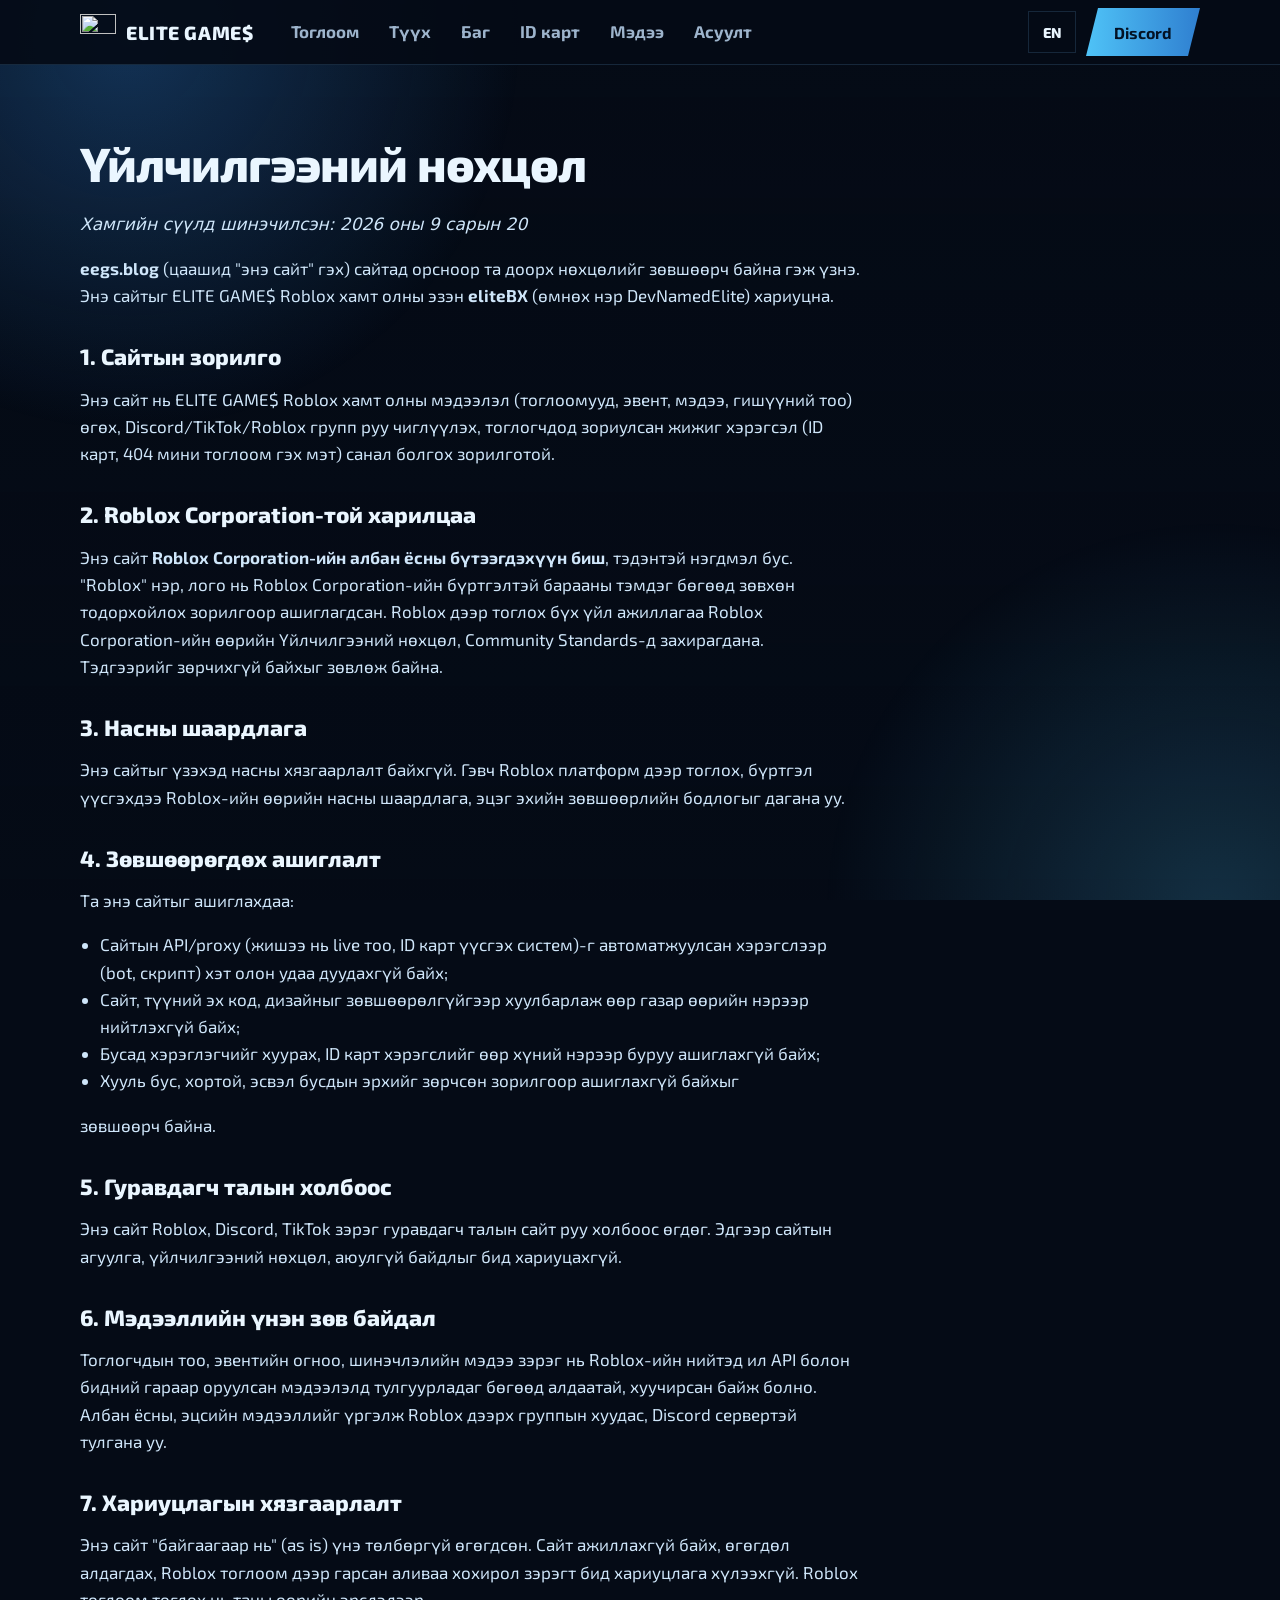
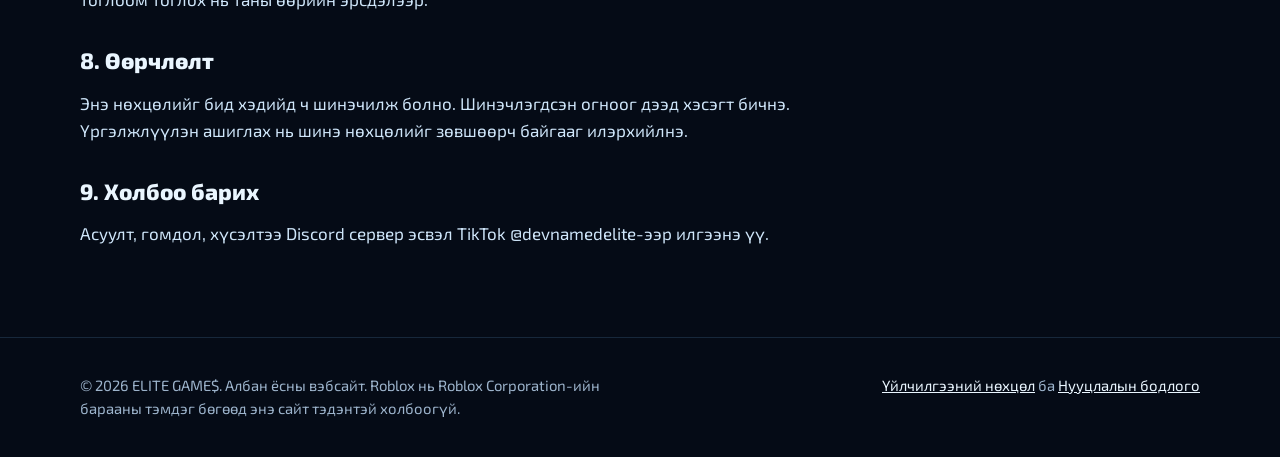
==== commit 88fc735b: "Add files via upload" ====
--- a/index.html
+++ b/index.html
@@ -1,118 +1,87 @@
 <!DOCTYPE html>
-<html lang="mn" data-root="">
+<html lang="mn" data-root="../">
 <head>
 <meta charset="utf-8">
 <meta name="viewport" content="width=device-width,initial-scale=1,viewport-fit=cover">
 <script>document.documentElement.className='js'</script>
-<title>ELITE GAME$ | Монголын Roblox хамт олон, Mongolia Troll Tower</title>
-<meta name="description" content="ELITE GAME$ (ELITE GAMES) нь Монголын Roblox хамт олон. Mongolia Troll Tower, Mongolia Hangout тоглоомын албан ёсны сайт: тоглогчийн тоо, баг, мэдээ. Үүсгэн байгуулагч eliteBX (DevNamedElite).">
+<title>Үйлчилгээний нөхцөл | ELITE GAME$</title>
+<meta name="description" content="ELITE GAME$ (eegs.blog) сайтыг ашиглах үйлчилгээний нөхцөл.">
 <meta name="robots" content="index,follow,max-image-preview:large">
 <meta name="color-scheme" content="dark">
 <meta name="theme-color" content="#050b16">
-<link rel="canonical" href="https://eegs.blog/">
+<link rel="canonical" href="https://eegs.blog/terms/">
 <meta property="og:type" content="website">
 <meta property="og:site_name" content="ELITE GAME$">
 <meta property="og:locale" content="mn_MN">
-<meta property="og:url" content="https://eegs.blog/">
-<meta property="og:title" content="ELITE GAME$ | Монголын Roblox хамт олон, Mongolia Troll Tower">
-<meta property="og:description" content="ELITE GAME$ (ELITE GAMES) нь Монголын Roblox хамт олон. Mongolia Troll Tower, Mongolia Hangout тоглоомын албан ёсны сайт: тоглогчийн тоо, баг, мэдээ. Үүсгэн байгуулагч eliteBX (DevNamedElite).">
+<meta property="og:url" content="https://eegs.blog/terms/">
+<meta property="og:title" content="Үйлчилгээний нөхцөл | ELITE GAME$">
+<meta property="og:description" content="ELITE GAME$ (eegs.blog) сайтыг ашиглах үйлчилгээний нөхцөл.">
 <meta property="og:image" content="https://eegs.blog/assets/img/og-image.png">
 <meta property="og:image:width" content="1200">
 <meta property="og:image:height" content="630">
 <meta name="twitter:card" content="summary_large_image">
 <meta name="twitter:image" content="https://eegs.blog/assets/img/og-image.png">
-<link rel="manifest" href="manifest.webmanifest">
-<link rel="icon" type="image/png" sizes="32x32" href="assets/img/favicon-32.png">
-<link rel="apple-touch-icon" href="assets/img/apple-touch-icon.png">
+<link rel="manifest" href="../manifest.webmanifest">
+<link rel="icon" type="image/png" sizes="32x32" href="../assets/img/favicon-32.png">
+<link rel="apple-touch-icon" href="../assets/img/apple-touch-icon.png">
 <link rel="preconnect" href="https://fonts.googleapis.com">
 <link rel="preconnect" href="https://fonts.gstatic.com" crossorigin>
 <link rel="preconnect" href="https://eegs.e05729613.workers.dev">
 <link href="https://fonts.googleapis.com/css2?family=Exo+2:wght@400;700;800&display=swap" rel="stylesheet">
-<script type="application/ld+json">{"@context": "https://schema.org", "@graph": [{"@type": "WebSite", "@id": "https://eegs.blog/#site", "url": "https://eegs.blog/", "name": "ELITE GAME$", "alternateName": ["ELITE GAMES", "Elite Game$"], "inLanguage": "mn", "publisher": {"@id": "https://eegs.blog/#org"}}, {"@type": "Organization", "@id": "https://eegs.blog/#org", "name": "ELITE GAME$", "alternateName": ["ELITE GAMES", "ELITE GAME"], "url": "https://eegs.blog/", "logo": "https://eegs.blog/assets/img/icon-512.png", "foundingDate": "2022-12", "description": "Монголын Roblox хамт олон. Mongolia Troll Tower, Mongolia Hangout зэрэг тоглоомыг бүтээдэг баг.", "founder": {"@id": "https://eegs.blog/#elitebx"}, "member": [{"@id": "https://eegs.blog/#elitebx"}, {"@type": "Person", "name": "RobloxMongolia", "jobTitle": "CFO"}, {"@type": "Person", "name": "Trust_me369", "jobTitle": "Developer"}, {"@type": "Person", "name": "enxv4", "jobTitle": "Environment Artist & Developer"}, {"@type": "Person", "name": "ihmuukin87", "jobTitle": "Modeler, Map Builder & Developer"}, {"@type": "Person", "name": "1imin6", "jobTitle": "Animator & Developer"}], "sameAs": ["https://www.roblox.com/communities/35654822/ELITE-GAME", "https://discord.gg/s7nmDDhu8E", "https://www.tiktok.com/@devnamedelite"]}, {"@type": "Person", "@id": "https://eegs.blog/#elitebx", "name": "eliteBX", "alternateName": ["DevNamedElite", "DEVNAMEDELITE"], "jobTitle": "CEO & Founder", "worksFor": {"@id": "https://eegs.blog/#org"}}, {"@type": "VideoGame", "name": "Mongolia Troll Tower", "url": "https://eegs.blog/mongolia-troll-tower/", "gamePlatform": "Roblox", "publisher": {"@id": "https://eegs.blog/#org"}}, {"@type": "VideoGame", "name": "Mongolia Hangout", "url": "https://eegs.blog/mongolia-hangout/", "gamePlatform": "Roblox", "publisher": {"@id": "https://eegs.blog/#org"}}, {"@type": "VideoGame", "name": "Mongolia Troll Tower 2", "url": "https://eegs.blog/mongolia-troll-tower-2/", "gamePlatform": "Roblox", "publisher": {"@id": "https://eegs.blog/#org"}}, {"@type": "VideoGame", "name": "Mongolia Slap Tower", "url": "https://eegs.blog/mongolia-slap-tower/", "gamePlatform": "Roblox", "publisher": {"@id": "https://eegs.blog/#org"}}]}</script>
-<link rel="stylesheet" href="assets/app.css">
+<script type="application/ld+json">{"@context": "https://schema.org", "@graph": [{"@type": "WebSite", "@id": "https://eegs.blog/#site", "url": "https://eegs.blog/", "name": "ELITE GAME$", "alternateName": ["ELITE GAMES", "Elite Game$"], "inLanguage": "mn", "publisher": {"@id": "https://eegs.blog/#org"}}]}</script>
+<link rel="stylesheet" href="../assets/app.css">
 </head>
 <body>
 <a class="skip" href="#main">Үндсэн хэсэг рүү шилжих</a>
 <div class="bgfx" aria-hidden="true"><i></i><i></i></div>
-<header class="top"><div class="wrap bar"><a class="brand" href="#top" aria-label="ELITE GAME$ нүүр хуудас"><img src="assets/img/logo-mark.webp" width="36" height="37" alt="">ELITE GAME$</a>
-<nav aria-label="Үндсэн цэс"><a href="#games">Тоглоом</a><a href="#story">Түүх</a><a href="#team">Баг</a><a href="#card">ID карт</a><a href="#news">Мэдээ</a><a href="#faq">Асуулт</a></nav>
+<header class="top"><div class="wrap bar"><a class="brand" href="../#top" aria-label="ELITE GAME$ нүүр хуудас"><img src="../assets/img/logo-mark.webp" width="36" height="37" alt="">ELITE GAME$</a>
+<nav aria-label="Үндсэн цэс"><a href="../#games">Тоглоом</a><a href="../#story">Түүх</a><a href="../#team">Баг</a><a href="../#card">ID карт</a><a href="../#news">Мэдээ</a><a href="../#faq">Асуулт</a></nav>
 <div class="hr"><button class="lang" id="lang" type="button" data-nt>EN</button><a class="btn pri" href="https://discord.gg/s7nmDDhu8E" target="_blank" rel="noopener">Discord</a></div></div></header>
 <main id="main">
-<section class="hero" id="top"><div class="bars" aria-hidden="true"><i></i><i></i><i></i></div>
-<div class="wrap"><div class="hero-grid">
-<div>
-<h1><span class="ln"><span>Elite</span></span>
-<span class="ln"><span>Game$</span></span></h1>
-<p class="lead">Монголын Roblox хамт олон. Mongolia Troll Tower, Mongolia Hangout зэрэг тоглоомыг бид өөрсдөө бүтээдэг.</p>
-<div class="actions"><a class="btn pri" href="#games">Тоглоом сонгох</a><a class="btn" href="https://www.roblox.com/communities/35654822/ELITE-GAME" target="_blank" rel="noopener">Roblox групп</a></div>
-</div>
-<div class="emblem"><img src="assets/img/logo-mark.webp" width="614" height="640" alt="ELITE GAME$ лого" fetchpriority="high"></div>
-</div>
-<ul class="stats">
-<li><b id="sp">-</b><span class="on-dot">яг одоо тоглож байна</span></li>
-<li><b id="sm">245K+</b><span class="on-dot">Roblox гишүүд</span></li>
-<li><b id="sv">-</b><span>нийт орсон удаа</span></li>
-<li><b>4</b><span>тоглоом</span></li>
-</ul></div></section>
+<div class="wrap"><article class="legal sel"><p data-enonly class="mut">The legal text is available in Mongolian only.</p><h1>Үйлчилгээний нөхцөл</h1>
+        <p><em>Хамгийн сүүлд шинэчилсэн: 2026 оны 9 сарын 20</em></p>
 
-<section class="sec" id="games"><div class="wrap">
-<h2 class="rv">Тоглоом</h2>
-<p class="intro rv sel">Бүгд Roblox дээр үнэгүй. Тоглоом бүр дээр яг одоо хэдэн хүн тоглож байгааг Roblox-оос шууд авч харуулна.</p>
-<ul class="games">
-<li class="game big rv" data-p="88290581472538"><img src="assets/img/troll-tower.jpg" data-c="https://tr.rbxcdn.com/180DAY-92fea9ba40f43c50b08a85734cb1fe89/500/280/Image/Jpeg/noFilter" width="500" height="280" alt="Mongolia Troll Tower тоглоомын зураг" loading="lazy" referrerpolicy="no-referrer"><div><span class="tag">Хамгийн алдартай</span><h3>Mongolia Troll Tower</h3><p class="sel">Монголын анхны Tower! Троллуудаас зайлсхийж цамхгийг дуусгаж чадах уу? Оюун ухаан, хурдаараа бүх саадыг даван оройд хүр.</p><p class="lv" hidden><span class="pl">0</span> <span>тоглож байна,</span> <span class="vs"></span> <span>орсон</span></p><div class="row"><a class="btn pri" href="https://www.roblox.com/games/88290581472538/Mongolia-Troll-Tower" target="_blank" rel="noopener" aria-label="Mongolia Troll Tower тоглох">Тоглох</a><a class="btn" href="mongolia-troll-tower/" aria-label="Mongolia Troll Tower дэлгэрэнгүй">Дэлгэрэнгүй</a></div></div></li>
-<li class="game rv" data-p="131034880555553"><img src="assets/img/hangout.jpg" data-c="https://tr.rbxcdn.com/180DAY-63b055c5423e2be081bd549df782aa57/500/280/Image/Jpeg/noFilter" width="500" height="280" alt="Mongolia Hangout тоглоомын зураг" loading="lazy" referrerpolicy="no-referrer"><div><span class="tag">Анхны тоглоом</span><h3>Mongolia Hangout</h3><p class="sel">Хамт цугларах газар. Шинэ хүмүүстэй танилцаж, уулзалт зохион байгуулж, Монголын хамт олны уур амьсгалыг мэдрээрэй.</p><p class="lv" hidden><span class="pl">0</span> <span>тоглож байна,</span> <span class="vs"></span> <span>орсон</span></p><div class="row"><a class="btn pri" href="https://www.roblox.com/games/131034880555553/Mongolia-Hangout" target="_blank" rel="noopener" aria-label="Mongolia Hangout тоглох">Тоглох</a><a class="btn" href="mongolia-hangout/" aria-label="Mongolia Hangout дэлгэрэнгүй">Дэлгэрэнгүй</a></div></div></li><li class="game rv" data-p="131704942195149"><img src="assets/img/troll-tower-2.jpg" data-c="https://tr.rbxcdn.com/180DAY-1035620ebb72ea235b58feeb40b082c6/500/280/Image/Jpeg/noFilter" width="500" height="280" alt="Mongolia Troll Tower 2 тоглоомын зураг" loading="lazy" referrerpolicy="no-referrer"><div><h3>Mongolia Troll Tower 2</h3><p class="sel">Troll Tower-ийн хоёр дахь хэсэг. Троллуудаас зайлсхийж цамхгийг дуусгаад оройд хүр.</p><p class="lv" hidden><span class="pl">0</span> <span>тоглож байна,</span> <span class="vs"></span> <span>орсон</span></p><div class="row"><a class="btn pri" href="https://www.roblox.com/games/131704942195149/Mongolia-Troll-Tower-2" target="_blank" rel="noopener" aria-label="Mongolia Troll Tower 2 тоглох">Тоглох</a><a class="btn" href="mongolia-troll-tower-2/" aria-label="Mongolia Troll Tower 2 дэлгэрэнгүй">Дэлгэрэнгүй</a></div></div></li><li class="game rv" data-p="126247610208410"><img src="assets/img/slap-tower.jpg" data-c="https://tr.rbxcdn.com/180DAY-0075c473c95202cdabd836f714fe434d/500/280/Image/Jpeg/noFilter" width="500" height="280" alt="Mongolia Slap Tower тоглоомын зураг" loading="lazy" referrerpolicy="no-referrer"><div><h3>Mongolia Slap Tower</h3><p class="sel">Саад бүрийг давж цамхгийн оройд хүрэх хурд, оюун ухааны сорилт.</p><p class="lv" hidden><span class="pl">0</span> <span>тоглож байна,</span> <span class="vs"></span> <span>орсон</span></p><div class="row"><a class="btn pri" href="https://www.roblox.com/games/126247610208410/Mongolia-Slap-Tower" target="_blank" rel="noopener" aria-label="Mongolia Slap Tower тоглох">Тоглох</a><a class="btn" href="mongolia-slap-tower/" aria-label="Mongolia Slap Tower дэлгэрэнгүй">Дэлгэрэнгүй</a></div></div></li>
-</ul></div></section>
+        <p><strong>eegs.blog</strong> (цаашид "энэ сайт" гэх) сайтад орсноор та доорх нөхцөлийг зөвшөөрч байна гэж үзнэ. Энэ сайтыг ELITE GAME$ Roblox хамт олны эзэн <strong>eliteBX</strong> (өмнөх нэр DevNamedElite) хариуцна.</p>
 
-<section class="sec" id="story"><div class="wrap">
-<h2 class="rv">Бидний түүх</h2>
-<div class="story" style="margin-top:28px">
-<div class="sel rv"><p>ELITE GAME$-ийн үүсгэн байгуулагч eliteBX 2022 оны 12 сард ахынхаа компьютер дээр Roblox Models ашиглан анхны тоглоом болох Hero Tycoon-ийг хийж эхэлсэн. Тэр үед скрипт бичих, тоглоом хийх туршлага бага байсан тул алдаа их гардаг байсан ч сурахаа зогсоогоогүй.</p>
-<p>Тэр үед бид "ELITE GAME" нэртэй байсан. 2025 онд багийн гишүүдийнхээ зөвшөөрлөөр нэрээ ELITE GAME$ болгон өөрчилж, шинэ багтайгаа албан ёсоор нээгдсэн.</p></div>
-<ul class="tl">
-<li class="rv"><b>2022 оны 12 сар</b><span>ELITE GAME нэртэйгээр Hero Tycoon-ийг хийж эхэлсэн.</span></li>
-<li class="rv"><b>2025 он</b><span>ELITE GAME$ нэртэйгээр багтайгаа нээгдсэн. Энэ нэрээр гарсан анхны тоглоом нь Mongolia Hangout.</span></li>
-<li class="rv"><b>Өнөөдөр</b><span>Mongolia Troll Tower бидний хамгийн алдартай тоглоом боллоо.</span></li>
-</ul></div></div></section>
+        <h2>1. Сайтын зорилго</h2>
+        <p>Энэ сайт нь ELITE GAME$ Roblox хамт олны мэдээлэл (тоглоомууд, эвент, мэдээ, гишүүний тоо) өгөх, Discord/TikTok/Roblox групп руу чиглүүлэх, тоглогчдод зориулсан жижиг хэрэгсэл (ID карт, 404 мини тоглоом гэх мэт) санал болгох зорилготой.</p>
 
-<section class="sec" id="team"><div class="wrap">
-<h2 class="rv">Манай баг</h2>
-<p class="intro rv sel">ELITE GAME$-ийн тоглоомуудыг бүтээж, хамт олныг удирддаг хүмүүс.</p>
-<ul class="team"><li class="m lead rv"><span class="av" data-u="elitebx" aria-hidden="true">E</span><div><h3><a href="https://www.roblox.com/search/users?keyword=elitebx" target="_blank" rel="noopener">eliteBX</a></h3><p>CEO &amp; Founder</p><small>Өмнөх нэр: DevNamedElite</small></div></li><li class="m rv"><span class="av" data-u="RobloxMongolia" aria-hidden="true">R</span><div><h3><a href="https://www.roblox.com/search/users?keyword=RobloxMongolia" target="_blank" rel="noopener">RobloxMongolia</a></h3><p>CFO</p></div></li><li class="m rv"><span class="av" data-u="Trust_me369" aria-hidden="true">T</span><div><h3><a href="https://www.roblox.com/search/users?keyword=Trust_me369" target="_blank" rel="noopener">Trust_me369</a></h3><p>Developer</p></div></li><li class="m rv"><span class="av" data-u="enxv4" aria-hidden="true">E</span><div><h3><a href="https://www.roblox.com/search/users?keyword=enxv4" target="_blank" rel="noopener">enxv4</a></h3><p>Environment Artist &amp; Developer</p></div></li><li class="m rv"><span class="av" data-u="ihmuukin87" aria-hidden="true">I</span><div><h3><a href="https://www.roblox.com/search/users?keyword=ihmuukin87" target="_blank" rel="noopener">ihmuukin87</a></h3><p>Modeler, Map Builder &amp; Developer</p></div></li><li class="m rv"><span class="av" data-u="1imin6" aria-hidden="true">1</span><div><h3><a href="https://www.roblox.com/search/users?keyword=1imin6" target="_blank" rel="noopener">1imin6</a></h3><p>Animator &amp; Developer</p></div></li></ul></div></section>
+        <h2>2. Roblox Corporation-той харилцаа</h2>
+        <p>Энэ сайт <strong>Roblox Corporation-ийн албан ёсны бүтээгдэхүүн биш</strong>, тэдэнтэй нэгдмэл бус. "Roblox" нэр, лого нь Roblox Corporation-ийн бүртгэлтэй барааны тэмдэг бөгөөд зөвхөн тодорхойлох зорилгоор ашиглагдсан. Roblox дээр тоглох бүх үйл ажиллагаа Roblox Corporation-ийн өөрийн Үйлчилгээний нөхцөл, Community Standards-д захирагдана. Тэдгээрийг зөрчихгүй байхыг зөвлөж байна.</p>
 
-<section class="sec" id="card"><div class="wrap">
-<h2 class="rv">Гишүүний карт</h2>
-<p class="intro rv sel">Roblox нэрээ бичээд өөрийн ELITE GAME$ картаа үүсгээрэй. Татаж аваад найзуудтайгаа хуваалцаарай.</p>
-<form class="idf rv" id="idf" novalidate><input id="idn" type="text" maxlength="21" autocomplete="off" autocapitalize="off" autocorrect="off" spellcheck="false" placeholder="Roblox нэр" aria-label="Roblox нэр"><button class="btn pri" type="submit">Карт үүсгэх</button></form>
-<p class="idst" id="ids" role="status" aria-live="polite"></p>
-<div class="idout" id="ido" hidden><canvas id="idc" width="1000" height="560" role="img" aria-label="ELITE GAME$ card"></canvas>
-<div class="row"><button class="btn pri" id="idsave" type="button">PNG татах</button><button class="btn" id="idshare" type="button" hidden>Хуваалцах</button></div></div>
-<p class="mut sel" style="margin-top:18px">Зөвхөн Roblox дээрх нийтэд ил мэдээллийг ашиглана. Юу ч хадгалахгүй.</p>
-</div></section>
+        <h2>3. Насны шаардлага</h2>
+        <p>Энэ сайтыг үзэхэд насны хязгаарлалт байхгүй. Гэвч Roblox платформ дээр тоглох, бүртгэл үүсгэхдээ Roblox-ийн өөрийн насны шаардлага, эцэг эхийн зөвшөөрлийн бодлогыг дагана уу.</p>
 
-<section class="sec" id="news"><div class="wrap">
-<h2 class="rv">Мэдээ</h2>
-<p class="intro rv sel">Тоглоомуудын шинэчлэл болон мэдээ энд гарна.</p>
-<div id="uw" hidden><h3 class="sub">Сүүлд шинэчлэгдсэн</h3><ul class="ups" id="ul"></ul></div>
-<ul class="nl" id="nl"></ul>
-<p class="mut sel" id="ne">Одоогоор нэмэлт мэдээ алга. Шинэ мэдээг Discord дээрээс эхэлж харна уу.</p>
-</div></section>
+        <h2>4. Зөвшөөрөгдөх ашиглалт</h2>
+        <p>Та энэ сайтыг ашиглахдаа:</p>
+        <ul>
+          <li>Сайтын API/proxy (жишээ нь live тоо, ID карт үүсгэх систем)-г автоматжуулсан хэрэгслээр (bot, скрипт) хэт олон удаа дуудахгүй байх;</li>
+          <li>Сайт, түүний эх код, дизайныг зөвшөөрөлгүйгээр хуулбарлаж өөр газар өөрийн нэрээр нийтлэхгүй байх;</li>
+          <li>Бусад хэрэглэгчийг хуурах, ID карт хэрэгслийг өөр хүний нэрээр буруу ашиглахгүй байх;</li>
+          <li>Хууль бус, хортой, эсвэл бусдын эрхийг зөрчсөн зорилгоор ашиглахгүй байхыг</li>
+        </ul>
+        <p>зөвшөөрч байна.</p>
 
-<section class="sec" id="faq"><div class="wrap">
-<h2 class="rv">Түгээмэл асуулт</h2>
-<div style="margin-top:28px"><details class="rv"><summary>ELITE GAME$ гэж юу вэ?</summary><p class="sel">Монголын Roblox хамт олон. Roblox дээр 245K гаруй гишүүнтэй, Mongolia Troll Tower, Mongolia Hangout зэрэг тоглоомыг өөрсдөө бүтээдэг. Roblox дээр "ELITE GAME$" гэж хайвал олно.</p></details><details class="rv"><summary>eliteBX болон DevNamedElite хоёр хэн бэ?</summary><p class="sel">Нэг хүн. eliteBX нь ELITE GAME$-ийн CEO, үүсгэн байгуулагч бөгөөд өмнөх Roblox нэр нь DevNamedElite. TikTok хаяг нь @devnamedelite.</p></details><details class="rv"><summary>Mongolia Troll Tower-ийг хаанаас тоглох вэ?</summary><p class="sel">Roblox дээр. "Тоглоом" хэсгээс "Тоглох" товчийг дарна. Утас болон компьютер дээр Roblox апп эсвэл Roblox Player хэрэгтэй.</p></details><details class="rv"><summary>Хамт олонд хэрхэн нэгдэх вэ? Төлбөртэй юу?</summary><p class="sel">Төлбөргүй. Roblox дээрх групп руу орж Join дарна, мөн Discord сервер рүү нэгдэж болно.</p></details><details class="rv"><summary>Тоглоомуудыг хэн бүтээдэг вэ?</summary><p class="sel">"Манай баг" хэсэгт нэрлэсэн хүмүүс: хөгжүүлэгч, орчны зураач, загвар болон газрын зураг бүтээгч, animator.</p></details><details class="rv"><summary>Энэ сайт албан ёсных уу? Roblox-той холбоотой юу?</summary><p class="sel">Энэ нь ELITE GAME$-ийн албан ёсны сайт. Харин Roblox Corporation-тэй холбоогүй бөгөөд Roblox нь тэдний барааны тэмдэг.</p></details></div></div></section>
+        <h2>5. Гуравдагч талын холбоос</h2>
+        <p>Энэ сайт Roblox, Discord, TikTok зэрэг гуравдагч талын сайт руу холбоос өгдөг. Эдгээр сайтын агуулга, үйлчилгээний нөхцөл, аюулгүй байдлыг бид хариуцахгүй.</p>
 
-<section class="sec" id="join"><div class="wrap">
-<h2 class="rv">Нэгдэх</h2>
-<p class="intro rv sel">Шинэчлэл, эвент, тоглоомын найзууд нэг дор.</p>
-<ul class="join">
-<li class="rv"><a href="https://discord.gg/s7nmDDhu8E" target="_blank" rel="noopener"><b>Discord</b><span>Сервер рүү орж хөгжүүлэгч, тоглогчидтой чатлаарай</span></a></li>
-<li class="rv"><a href="https://www.tiktok.com/@devnamedelite" target="_blank" rel="noopener"><b>TikTok</b><span>@devnamedelite</span></a></li>
-<li class="rv"><a href="https://www.roblox.com/communities/35654822/ELITE-GAME" target="_blank" rel="noopener"><b>Roblox групп</b><span>Группын ID 35654822</span></a></li>
-</ul></div></section>
+        <h2>6. Мэдээллийн үнэн зөв байдал</h2>
+        <p>Тоглогчдын тоо, эвентийн огноо, шинэчлэлийн мэдээ зэрэг нь Roblox-ийн нийтэд ил API болон бидний гараар оруулсан мэдээлэлд тулгуурладаг бөгөөд алдаатай, хуучирсан байж болно. Албан ёсны, эцсийн мэдээллийг үргэлж Roblox дээрх группын хуудас, Discord сервертэй тулгана уу.</p>
+
+        <h2>7. Хариуцлагын хязгаарлалт</h2>
+        <p>Энэ сайт "байгаагаар нь" (as is) үнэ төлбөргүй өгөгдсөн. Сайт ажиллахгүй байх, өгөгдөл алдагдах, Roblox тоглоом дээр гарсан аливаа хохирол зэрэгт бид хариуцлага хүлээхгүй. Roblox тоглоом тоглох нь таны өөрийн эрсдэлээр.</p>
+
+        <h2>8. Өөрчлөлт</h2>
+        <p>Энэ нөхцөлийг бид хэдийд ч шинэчилж болно. Шинэчлэгдсэн огноог дээд хэсэгт бичнэ. Үргэлжлүүлэн ашиглах нь шинэ нөхцөлийг зөвшөөрч байгааг илэрхийлнэ.</p>
+
+        <h2>9. Холбоо барих</h2>
+        <p>Асуулт, гомдол, хүсэлтээ Discord сервер эсвэл TikTok @devnamedelite-ээр илгээнэ үү.</p>
+
+        </article></div>
 </main>
 <footer><div class="wrap"><p>© 2026 ELITE GAME$. Албан ёсны вэбсайт. Roblox нь Roblox Corporation-ийн барааны тэмдэг бөгөөд энэ сайт тэдэнтэй холбоогүй.</p>
-<p><a href="terms/">Үйлчилгээний нөхцөл</a> ба <a href="privacy/">Нууцлалын бодлого</a></p></div></footer>
-<script src="assets/en.js"></script>
-<script src="assets/app.js"></script>
+<p><a href="../terms/">Үйлчилгээний нөхцөл</a> ба <a href="../privacy/">Нууцлалын бодлого</a></p></div></footer>
+<script src="../assets/en.js"></script>
+<script src="../assets/app.js"></script>
 </body>
 </html>
--- a/assets/app.css
+++ b/assets/app.css
@@ -0,0 +1,148 @@
+:root{--bg:#050b16;--bg2:#0a1730;--ink:#eaf6ff;--mut:#9db4cc;--c1:#bdeeff;--c2:#4fc3f7;--c3:#2f7fd0;--c4:#1c4f9c;--ln:rgba(120,190,255,.16);--f:'Exo 2',system-ui,-apple-system,'Segoe UI',Roboto,sans-serif;--cp:polygon(0 0,calc(100% - 18px) 0,100% 18px,100% 100%,18px 100%,0 calc(100% - 18px))}
+*{box-sizing:border-box}
+html{color-scheme:dark;scroll-behavior:smooth;scroll-padding-top:116px;-webkit-text-size-adjust:100%}
+body{margin:0;background:var(--bg);color:var(--ink);font:400 17px/1.6 var(--f);overflow-x:hidden}
+img{max-width:100%;height:auto;display:block}
+a{color:var(--c2)}
+[hidden]{display:none!important}
+:focus-visible{outline:3px solid var(--c1);outline-offset:3px}
+.skip{position:absolute;left:12px;top:-64px;z-index:99;background:var(--c1);color:#031225;padding:10px 16px;font-weight:700}.skip:focus{top:12px}
+.wrap{width:min(1120px,100% - 40px);margin-inline:auto}
+.bgfx{position:fixed;inset:0;z-index:-1;overflow:hidden;background:linear-gradient(rgba(5,11,22,.5),rgba(5,11,22,.92)),url(img/bg.jpg) center/cover}
+.bgfx i{position:absolute;width:70vmax;height:70vmax;border-radius:50%;background:radial-gradient(circle,rgba(47,127,208,.34),transparent 62%);animation:drift 40s ease-in-out infinite alternate;will-change:transform}
+.bgfx i:first-child{left:-25vmax;top:-32vmax}
+.bgfx i+i{right:-30vmax;bottom:-36vmax;background:radial-gradient(circle,rgba(79,195,247,.2),transparent 62%);animation-duration:52s;animation-direction:alternate-reverse}
+@keyframes drift{to{transform:translate3d(12vmax,9vmax,0) scale(1.1)}}
+.top{position:sticky;top:0;z-index:20;background:rgba(5,11,22,.9);border-bottom:1px solid var(--ln);padding-top:env(safe-area-inset-top)}
+.bar{display:grid;grid-template-columns:auto 1fr auto;align-items:center;gap:0 24px;min-height:64px}
+.brand{display:flex;align-items:center;gap:10px;font:800 1.2rem var(--f);letter-spacing:.03em;color:var(--ink);text-decoration:none}
+.brand img{width:36px;height:auto}
+nav{display:flex;gap:2px}
+nav a{color:var(--mut);text-decoration:none;font-weight:700;padding:14px 14px}
+nav a:hover{color:var(--ink)}
+.btn{display:inline-flex;align-items:center;justify-content:center;min-height:48px;padding:0 28px;font:700 1rem var(--f);text-decoration:none;color:var(--ink);background:rgba(79,195,247,.1);box-shadow:inset 0 0 0 1px rgba(79,195,247,.5);clip-path:polygon(12px 0,100% 0,calc(100% - 12px) 100%,0 100%);transition:background .2s}
+.btn.pri{background:linear-gradient(90deg,var(--c2),var(--c3));color:#031225;box-shadow:none}
+.btn:focus-visible{outline:0;background:var(--c1);color:#031225}
+@media(hover:hover){.btn:hover{background:rgba(79,195,247,.25)}.btn.pri:hover{filter:brightness(1.12);background:linear-gradient(90deg,var(--c2),var(--c3))}}
+@media(max-width:760px){.bar{grid-template-columns:1fr auto}nav{grid-column:1/-1;order:3;overflow-x:auto;scrollbar-width:none;margin:0 -8px}.top .btn{min-height:42px;padding:0 20px}}
+.hero{position:relative;isolation:isolate;padding:clamp(36px,7vw,92px) 0 40px;overflow:hidden}
+.hero-grid{display:grid;grid-template-columns:1.2fr .8fr;align-items:center;gap:24px}
+.bars{position:absolute;left:0;top:14%;width:min(48vw,560px);display:grid;gap:14px;z-index:-1;pointer-events:none}
+.bars i{display:block;height:clamp(14px,3vw,30px);background:linear-gradient(90deg,transparent,rgba(47,127,208,.55));transform:translateX(-110%) skewX(-40deg);animation:sl 1.1s cubic-bezier(.2,.8,.2,1) .1s forwards}
+.bars i:nth-child(2){width:78%;animation-delay:.22s}.bars i:nth-child(3){width:56%;animation-delay:.34s}
+@keyframes sl{to{transform:skewX(-40deg)}}
+h1{margin:0;font:800 clamp(3.7rem,13.5vw,8.6rem)/.9 var(--f);letter-spacing:-.02em;text-transform:uppercase}
+.ln{display:block;overflow:hidden;padding:.03em .05em 0}
+.ln>span{display:block;transform:translateY(110%);animation:up 1s cubic-bezier(.2,.85,.2,1) .35s forwards;background:linear-gradient(180deg,#f4fcff,var(--c2) 62%,var(--c3));-webkit-background-clip:text;background-clip:text;color:transparent}
+.ln+.ln>span{animation-delay:.5s}
+@keyframes up{to{transform:none}}
+.lead{margin:22px 0 0;font-size:clamp(1.1rem,2.4vw,1.35rem);color:#cfe6fa;max-width:44ch}
+.actions{display:flex;flex-wrap:wrap;gap:14px;margin-top:28px}
+.emblem{position:relative;justify-self:center;width:min(100%,400px);opacity:0;animation:in 1s ease .7s forwards}
+.emblem::before{content:"";position:absolute;inset:-14%;background:radial-gradient(circle,rgba(79,195,247,.36),transparent 62%);animation:glow 5s ease-in-out 1.7s infinite alternate}
+.emblem img{position:relative;animation:float 8s ease-in-out 1.7s infinite}
+@keyframes in{to{opacity:1}}@keyframes glow{from{opacity:.55}to{opacity:1}}@keyframes float{50%{transform:translateY(-12px)}}
+.cd{display:none;align-items:baseline;flex-wrap:wrap;gap:4px;margin-top:22px}.cd.on{display:flex}
+.cd b{font:800 1.7rem var(--f);font-variant-numeric:tabular-nums;color:var(--c1)}.cd small{color:var(--mut);margin:0 12px 0 4px}#cdl{flex:0 0 100%;margin:0 0 4px;color:var(--c2);font-weight:700}
+.stats{list-style:none;display:grid;grid-template-columns:repeat(4,1fr);margin:44px 0 0;padding:0;background:rgba(8,20,40,.72);clip-path:var(--cp)}
+.stats li{padding:18px 22px;border-left:1px solid var(--ln)}.stats li:first-child{border:0}
+.stats b{display:block;font:800 clamp(1.4rem,4vw,2.2rem)/1.1 var(--f);font-variant-numeric:tabular-nums;color:var(--c1)}
+.stats span{color:var(--mut);font-size:.92rem}
+.on-dot::before{content:"";display:inline-block;width:9px;height:9px;margin-right:8px;border-radius:50%;background:#4ade80;vertical-align:2px;animation:pl 2s ease-in-out infinite}
+@keyframes pl{50%{opacity:.35}}
+@media(max-width:820px){.hero-grid{grid-template-columns:1fr}.emblem{order:-1;justify-self:start;width:min(46vw,200px)}.stats{grid-template-columns:1fr 1fr}.stats li:nth-child(3){border-left:0}.stats li:nth-child(n+3){border-top:1px solid var(--ln)}}
+.sec{padding:clamp(52px,8vw,96px) 0;content-visibility:auto;contain-intrinsic-size:auto 700px}
+h2{margin:0;font:800 clamp(2rem,6vw,3.3rem)/1.05 var(--f)}
+h2::after{content:"";display:block;width:70px;height:14px;margin-top:14px;transform:skewX(-35deg);background:linear-gradient(var(--c2),var(--c2)) 0 0/100% 3px no-repeat,linear-gradient(var(--c3),var(--c3)) 0 50%/72% 3px no-repeat,linear-gradient(var(--c4),var(--c4)) 0 100%/46% 3px no-repeat}
+.intro{margin:16px 0 36px;color:var(--mut);max-width:60ch}
+.games{list-style:none;margin:0;padding:0}
+.game{display:grid;grid-template-columns:minmax(0,340px) 1fr;gap:12px 28px;padding:28px 0;border-top:1px solid var(--ln)}
+.game:last-child{border-bottom:1px solid var(--ln)}
+.game img{width:100%;aspect-ratio:16/9;object-fit:cover;background:var(--bg2);clip-path:var(--cp)}
+.game.big{grid-template-columns:minmax(0,480px) 1fr}
+.game h3{margin:0 0 6px;font:800 1.5rem/1.2 var(--f)}.big h3{font-size:2rem}
+.game p{margin:0 0 12px;color:var(--mut);max-width:56ch}
+.tag{display:inline-block;margin-bottom:8px;padding:3px 12px;font-weight:800;font-size:.85rem;color:#031225;background:var(--c2);clip-path:polygon(6px 0,100% 0,calc(100% - 6px) 100%,0 100%)}
+.lv{margin:0 0 14px;color:var(--c1);font-weight:700;font-variant-numeric:tabular-nums}
+.row{display:flex;flex-wrap:wrap;gap:12px}
+@media(max-width:760px){.game,.game.big{grid-template-columns:1fr}}
+.team{list-style:none;margin:0;padding:0;display:grid;grid-template-columns:repeat(3,1fr);gap:14px}
+.m{display:flex;gap:16px;align-items:center;padding:18px;background:rgba(10,24,48,.8);clip-path:var(--cp)}
+.m.lead{grid-column:1/-1;padding:24px;background:linear-gradient(100deg,rgba(47,127,208,.4),rgba(10,24,48,.8))}
+.av{position:relative;flex:none;display:grid;place-items:center;width:68px;height:68px;overflow:hidden;font:800 1.7rem var(--f);background:linear-gradient(145deg,var(--c3),var(--c4));clip-path:polygon(12px 0,100% 0,calc(100% - 12px) 100%,0 100%)}
+.lead .av{width:96px;height:96px;font-size:2.4rem}
+.av img{position:absolute;inset:0;width:100%;height:100%;object-fit:cover}
+.m h3{margin:0;font:800 1.15rem var(--f)}.lead h3{font-size:1.6rem}
+.m h3 a{color:var(--ink);text-decoration:none}.m h3 a:hover{color:var(--c1)}
+.m p{margin:2px 0 0;color:var(--c2);font-weight:700;font-size:.95rem}.m small{color:var(--mut)}
+@media(max-width:900px){.team{grid-template-columns:1fr 1fr}}@media(max-width:560px){.team{grid-template-columns:1fr}}
+.nl{list-style:none;margin:0;padding:0;display:grid;gap:14px}
+.n{padding:20px 24px;background:rgba(10,24,48,.8);border-left:4px solid var(--c2)}
+.n h3{margin:6px 0 4px;font:800 1.25rem var(--f)}.n p{margin:0 0 12px;color:var(--mut)}.n span.d{color:var(--mut);margin-left:10px;font-size:.92rem}
+details{border-bottom:1px solid var(--ln)}details:first-of-type{border-top:1px solid var(--ln)}
+summary{cursor:pointer;list-style:none;padding:20px 44px 20px 0;font:700 1.12rem var(--f);position:relative}summary::-webkit-details-marker{display:none}
+summary::after{content:"+";position:absolute;right:6px;top:50%;margin-top:-.7em;line-height:1.4;color:var(--c2);font-size:1.6rem;transition:transform .25s}details[open] summary::after{transform:rotate(45deg)}
+details p{margin:0 0 20px;color:var(--mut);max-width:68ch}
+.join{list-style:none;margin:0;padding:0;display:grid;grid-template-columns:repeat(3,1fr);gap:14px}
+.join a{display:block;height:100%;padding:26px;background:rgba(10,24,48,.8);color:var(--ink);text-decoration:none;clip-path:var(--cp);transition:background .25s}
+.join b{display:block;font:800 1.5rem var(--f)}.join span{color:var(--mut)}
+@media(hover:hover){.join a:hover{background:rgba(47,127,208,.38)}}
+@media(max-width:760px){.join{grid-template-columns:1fr}}
+footer{border-top:1px solid var(--ln);padding:36px 0 calc(36px + env(safe-area-inset-bottom));color:var(--mut);font-size:.93rem}
+footer .wrap{display:flex;flex-wrap:wrap;gap:12px 32px;justify-content:space-between}footer p{margin:0;max-width:62ch}footer a{color:var(--ink)}
+@media(prefers-reduced-motion:reduce){html{scroll-behavior:auto}*,::before,::after{animation:none!important;transition:none!important}.ln>span{transform:none}.bars i{transform:skewX(-40deg)}.emblem{opacity:1}}
+
+/* ---------- v3 ---------- */
+body{-webkit-user-select:none;user-select:none;-webkit-touch-callout:none;-webkit-tap-highlight-color:transparent}
+.sel,.sel *,input{-webkit-user-select:text;user-select:text;-webkit-touch-callout:default}
+img{pointer-events:none;-webkit-user-drag:none}
+.hr{display:flex;gap:10px;align-items:center}
+.lang{min-height:42px;min-width:48px;padding:0 12px;font:800 .9rem var(--f);color:var(--ink);background:none;border:1px solid var(--ln);cursor:pointer;transition:border-color .2s,background .2s}
+.lang:hover{border-color:var(--c2);background:rgba(79,195,247,.1)}
+.btn{position:relative;overflow:hidden}
+.btn::after{content:"";position:absolute;inset:0;pointer-events:none;background:linear-gradient(100deg,transparent 30%,rgba(255,255,255,.3) 50%,transparent 70%);transform:translateX(-120%)}
+@media(hover:hover){.btn:hover::after{transform:translateX(120%);transition:transform .7s}.game:hover img{transform:scale(1.06)}.m:hover .av{transform:translateX(4px)}}
+.js .rv{opacity:0;transform:translateY(28px);transition:opacity .8s cubic-bezier(.2,.8,.2,1),transform .8s cubic-bezier(.2,.8,.2,1);transition-delay:calc(var(--i,0)*80ms)}
+.js .rv.in{opacity:1;transform:none}
+h2::after{transform-origin:left;transform:skewX(-35deg) scaleX(0);transition:transform .9s cubic-bezier(.2,.8,.2,1) .25s}
+h2.in::after{transform:skewX(-35deg)}
+.game img{transition:transform .7s cubic-bezier(.2,.8,.2,1)}
+.m .av{transition:transform .4s}
+.bump{animation:bump .8s}
+@keyframes bump{40%{color:#fff;text-shadow:0 0 20px var(--c2)}}
+.story{display:grid;grid-template-columns:1.1fr .9fr;gap:40px;align-items:start}
+.story p{margin:0 0 16px;color:#cfe6fa;max-width:58ch}
+.tl{list-style:none;margin:0;padding:0 0 0 24px;border-left:2px solid var(--ln);display:grid;gap:26px}
+.tl li{position:relative}
+.tl li::before{content:"";position:absolute;left:-31px;top:.5em;width:12px;height:12px;background:var(--c2);transform:skewX(-20deg)}
+.tl b{display:block;font:800 1.3rem var(--f);color:var(--c1)}.tl span{color:var(--mut)}
+@media(max-width:820px){.story{grid-template-columns:1fr}}
+.idf{display:flex;flex-wrap:wrap;gap:12px;margin:0 0 12px}
+.idf input{flex:1 1 240px;min-width:0;min-height:48px;padding:0 16px;font:700 1rem var(--f);color:var(--ink);background:rgba(8,20,40,.85);border:1px solid var(--ln);border-radius:0}
+.idf input:focus{outline:2px solid var(--c2);border-color:transparent}
+.idst{min-height:1.7em;margin:0 0 14px;color:var(--c1)}
+.idout{max-width:640px}
+.idout canvas{width:100%;height:auto;display:block;clip-path:var(--cp);animation:in .7s ease}
+.idout .row{margin-top:16px}
+.ups{list-style:none;margin:0 0 28px;padding:0}
+.ups li{display:flex;justify-content:space-between;gap:12px;padding:14px 0;border-bottom:1px solid var(--ln)}
+.ups a{color:var(--ink);font-weight:700;text-decoration:none}.ups span,.mut{color:var(--mut)}
+.nl:empty{display:none}
+h3.sub{margin:0 0 6px;font:800 1.3rem var(--f)}
+.crumb{display:inline-block;margin-bottom:14px;color:var(--mut);text-decoration:none;font-weight:700}
+.gp{display:grid;grid-template-columns:minmax(0,1.1fr) 1fr;gap:28px;align-items:center;padding:clamp(28px,5vw,64px) 0 20px}
+.gp img{width:100%;aspect-ratio:16/9;object-fit:cover;clip-path:var(--cp)}
+.gp h1{font:800 clamp(2rem,6vw,3.6rem)/1.05 var(--f);text-transform:none;margin:0 0 12px}
+.gp p{color:#cfe6fa;max-width:52ch}
+.facts{display:grid;grid-template-columns:repeat(4,1fr);gap:1px;background:var(--ln);margin:0 0 8px}
+.facts div{background:rgba(8,20,40,.88);padding:16px 18px}
+.facts b{display:block;font:800 1.5rem var(--f);color:var(--c1);font-variant-numeric:tabular-nums}.facts span{color:var(--mut);font-size:.92rem}
+.how{display:grid;grid-template-columns:1fr 1fr;gap:32px}.how ol{margin:0;padding-left:1.2em;color:#cfe6fa}.how li{margin-bottom:10px}
+.rel{list-style:none;margin:0;padding:0;display:flex;flex-wrap:wrap;gap:12px}
+@media(max-width:820px){.gp,.how{grid-template-columns:1fr}.facts{grid-template-columns:1fr 1fr}}
+.legal{padding:clamp(36px,6vw,72px) 0;max-width:78ch}
+.legal h1{font:800 clamp(2rem,6vw,3rem)/1.1 var(--f);text-transform:none;margin:0 0 20px}
+.legal h2{font-size:1.4rem;margin:36px 0 10px}.legal h2::after{display:none}
+.legal p,.legal li{color:#cfe6fa}.legal ul{padding-left:1.2em}
+[data-enonly]{display:none}html[lang=en] [data-enonly]{display:block}
+@media(prefers-reduced-motion:reduce){.js .rv{opacity:1;transform:none}h2::after{transform:skewX(-35deg)}}
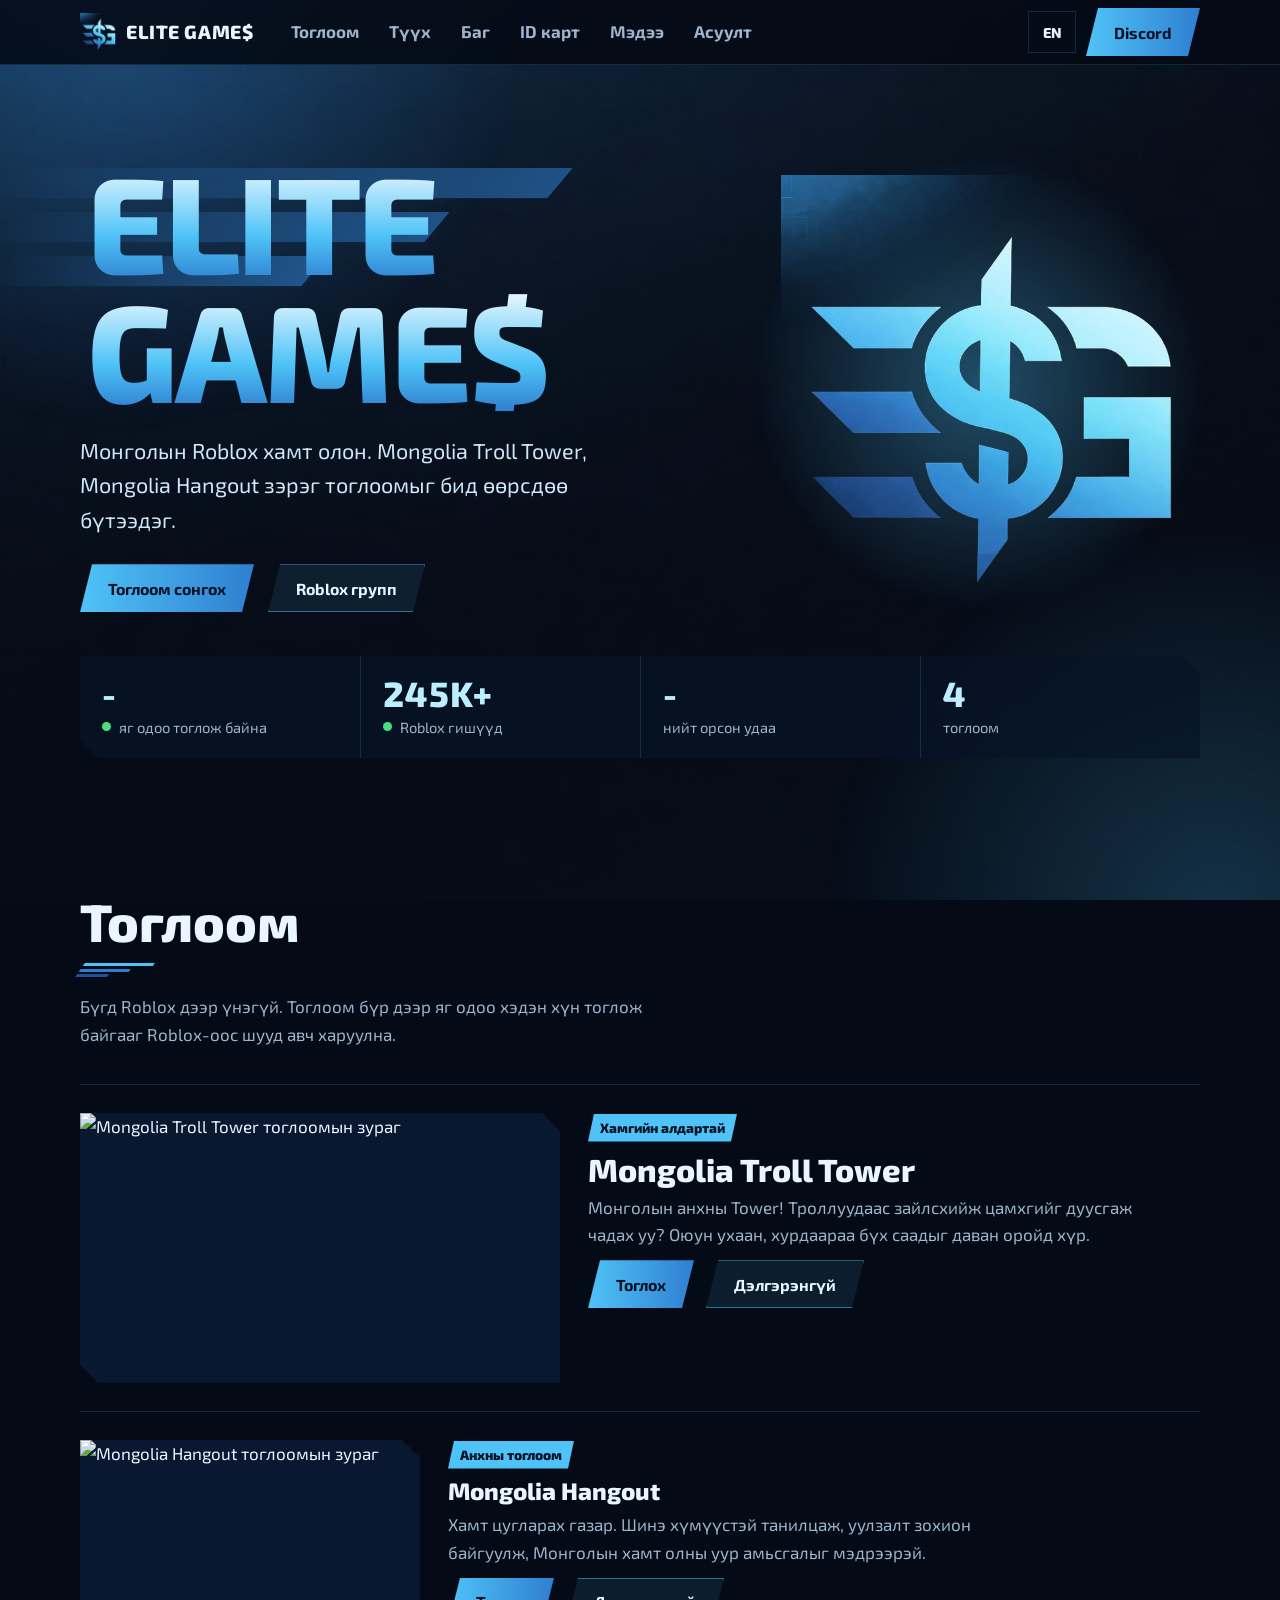
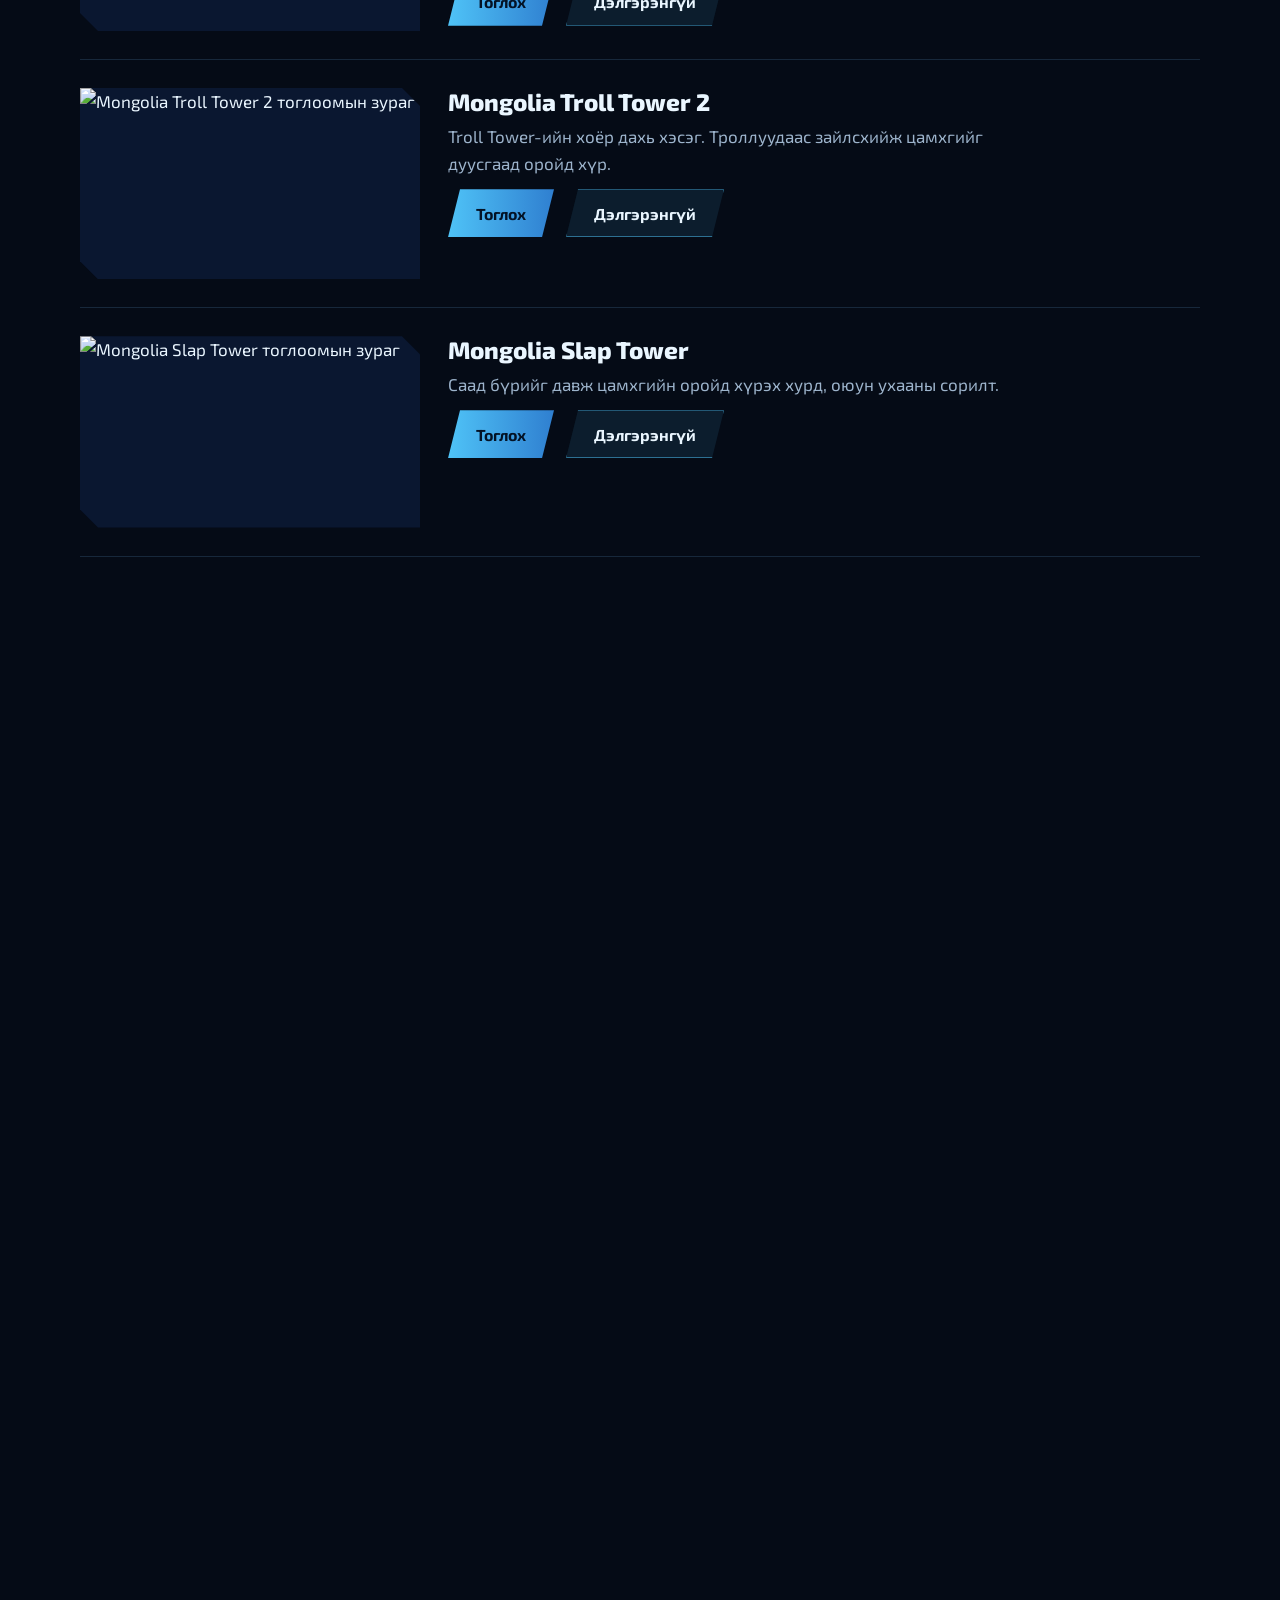
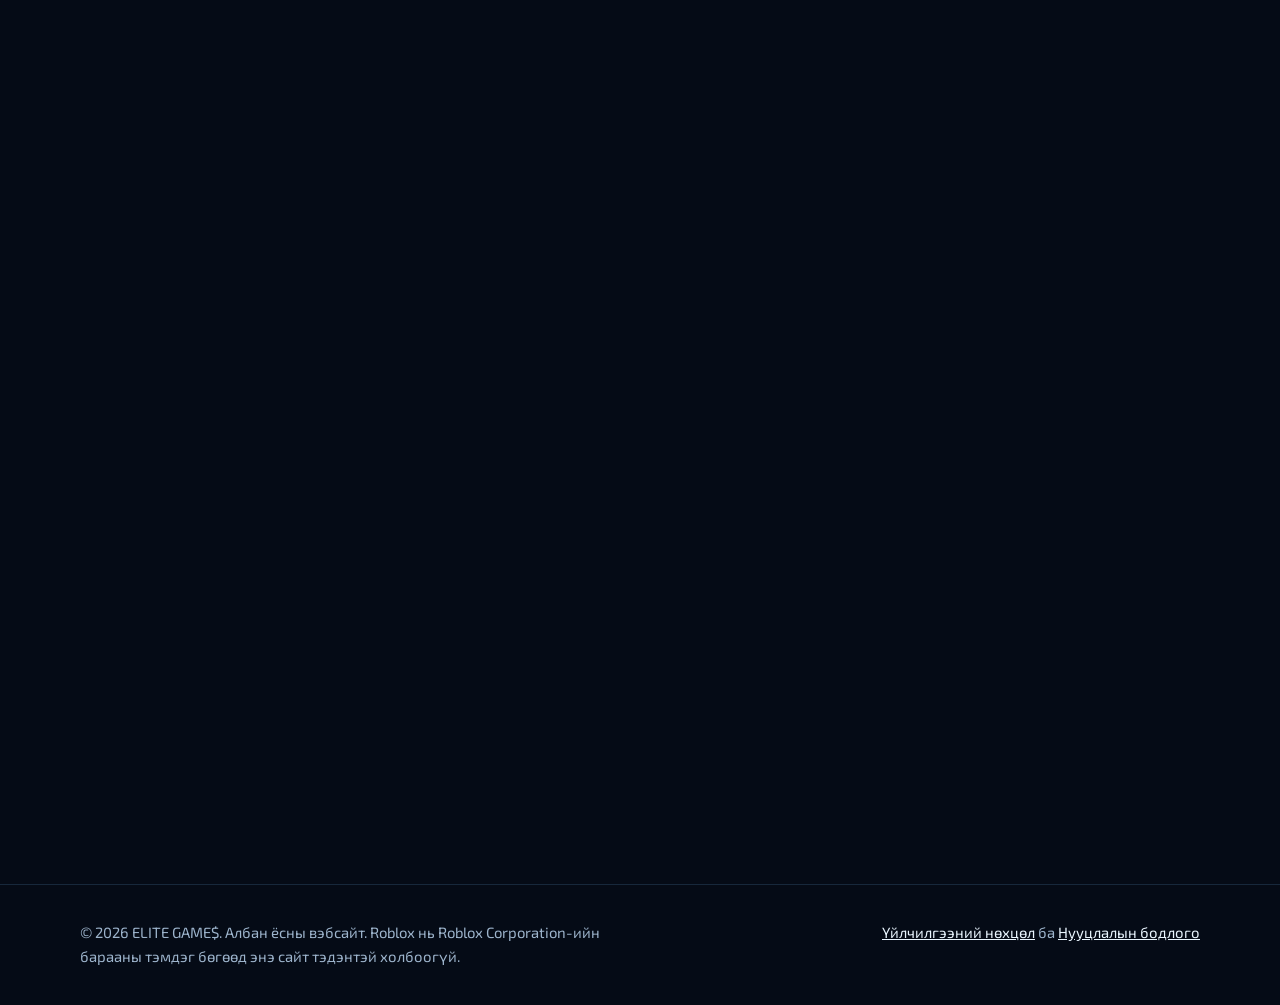
==== commit 83122e31: "Add files via upload" ====
--- a/index.html
+++ b/index.html
@@ -1,87 +1,118 @@
 <!DOCTYPE html>
-<html lang="mn" data-root="../">
+<html lang="mn" data-root="">
 <head>
 <meta charset="utf-8">
 <meta name="viewport" content="width=device-width,initial-scale=1,viewport-fit=cover">
 <script>document.documentElement.className='js'</script>
-<title>Үйлчилгээний нөхцөл | ELITE GAME$</title>
-<meta name="description" content="ELITE GAME$ (eegs.blog) сайтыг ашиглах үйлчилгээний нөхцөл.">
+<title>ELITE GAME$ | Монголын Roblox хамт олон, Mongolia Troll Tower</title>
+<meta name="description" content="ELITE GAME$ (ELITE GAMES) нь Монголын Roblox хамт олон. Mongolia Troll Tower, Mongolia Hangout тоглоомын албан ёсны сайт: тоглогчийн тоо, баг, мэдээ. Үүсгэн байгуулагч eliteBX (DevNamedElite).">
 <meta name="robots" content="index,follow,max-image-preview:large">
 <meta name="color-scheme" content="dark">
 <meta name="theme-color" content="#050b16">
-<link rel="canonical" href="https://eegs.blog/terms/">
+<link rel="canonical" href="https://eegs.blog/">
 <meta property="og:type" content="website">
 <meta property="og:site_name" content="ELITE GAME$">
 <meta property="og:locale" content="mn_MN">
-<meta property="og:url" content="https://eegs.blog/terms/">
-<meta property="og:title" content="Үйлчилгээний нөхцөл | ELITE GAME$">
-<meta property="og:description" content="ELITE GAME$ (eegs.blog) сайтыг ашиглах үйлчилгээний нөхцөл.">
+<meta property="og:url" content="https://eegs.blog/">
+<meta property="og:title" content="ELITE GAME$ | Монголын Roblox хамт олон, Mongolia Troll Tower">
+<meta property="og:description" content="ELITE GAME$ (ELITE GAMES) нь Монголын Roblox хамт олон. Mongolia Troll Tower, Mongolia Hangout тоглоомын албан ёсны сайт: тоглогчийн тоо, баг, мэдээ. Үүсгэн байгуулагч eliteBX (DevNamedElite).">
 <meta property="og:image" content="https://eegs.blog/assets/img/og-image.png">
 <meta property="og:image:width" content="1200">
 <meta property="og:image:height" content="630">
 <meta name="twitter:card" content="summary_large_image">
 <meta name="twitter:image" content="https://eegs.blog/assets/img/og-image.png">
-<link rel="manifest" href="../manifest.webmanifest">
-<link rel="icon" type="image/png" sizes="32x32" href="../assets/img/favicon-32.png">
-<link rel="apple-touch-icon" href="../assets/img/apple-touch-icon.png">
+<link rel="manifest" href="manifest.webmanifest">
+<link rel="icon" type="image/png" sizes="32x32" href="assets/img/favicon-32.png">
+<link rel="apple-touch-icon" href="assets/img/apple-touch-icon.png">
 <link rel="preconnect" href="https://fonts.googleapis.com">
 <link rel="preconnect" href="https://fonts.gstatic.com" crossorigin>
 <link rel="preconnect" href="https://eegs.e05729613.workers.dev">
 <link href="https://fonts.googleapis.com/css2?family=Exo+2:wght@400;700;800&display=swap" rel="stylesheet">
-<script type="application/ld+json">{"@context": "https://schema.org", "@graph": [{"@type": "WebSite", "@id": "https://eegs.blog/#site", "url": "https://eegs.blog/", "name": "ELITE GAME$", "alternateName": ["ELITE GAMES", "Elite Game$"], "inLanguage": "mn", "publisher": {"@id": "https://eegs.blog/#org"}}]}</script>
-<link rel="stylesheet" href="../assets/app.css">
+<script type="application/ld+json">{"@context": "https://schema.org", "@graph": [{"@type": "WebSite", "@id": "https://eegs.blog/#site", "url": "https://eegs.blog/", "name": "ELITE GAME$", "alternateName": ["ELITE GAMES", "Elite Game$"], "inLanguage": "mn", "publisher": {"@id": "https://eegs.blog/#org"}}, {"@type": "Organization", "@id": "https://eegs.blog/#org", "name": "ELITE GAME$", "alternateName": ["ELITE GAMES", "ELITE GAME"], "url": "https://eegs.blog/", "logo": "https://eegs.blog/assets/img/icon-512.png", "foundingDate": "2022-12", "description": "Монголын Roblox хамт олон. Mongolia Troll Tower, Mongolia Hangout зэрэг тоглоомыг бүтээдэг баг.", "founder": {"@id": "https://eegs.blog/#elitebx"}, "member": [{"@id": "https://eegs.blog/#elitebx"}, {"@type": "Person", "name": "RobloxMongolia", "jobTitle": "CFO"}, {"@type": "Person", "name": "Trust_me369", "jobTitle": "Developer"}, {"@type": "Person", "name": "enxv4", "jobTitle": "Environment Artist & Developer"}, {"@type": "Person", "name": "ihmuukin87", "jobTitle": "Modeler, Map Builder & Developer"}, {"@type": "Person", "name": "1imin6", "jobTitle": "Animator & Developer"}], "sameAs": ["https://www.roblox.com/communities/35654822/ELITE-GAME", "https://discord.gg/s7nmDDhu8E", "https://www.tiktok.com/@devnamedelite"]}, {"@type": "Person", "@id": "https://eegs.blog/#elitebx", "name": "eliteBX", "alternateName": ["DevNamedElite", "DEVNAMEDELITE"], "jobTitle": "CEO & Founder", "worksFor": {"@id": "https://eegs.blog/#org"}}, {"@type": "VideoGame", "name": "Mongolia Troll Tower", "url": "https://eegs.blog/mongolia-troll-tower/", "gamePlatform": "Roblox", "publisher": {"@id": "https://eegs.blog/#org"}}, {"@type": "VideoGame", "name": "Mongolia Hangout", "url": "https://eegs.blog/mongolia-hangout/", "gamePlatform": "Roblox", "publisher": {"@id": "https://eegs.blog/#org"}}, {"@type": "VideoGame", "name": "Mongolia Troll Tower 2", "url": "https://eegs.blog/mongolia-troll-tower-2/", "gamePlatform": "Roblox", "publisher": {"@id": "https://eegs.blog/#org"}}, {"@type": "VideoGame", "name": "Mongolia Slap Tower", "url": "https://eegs.blog/mongolia-slap-tower/", "gamePlatform": "Roblox", "publisher": {"@id": "https://eegs.blog/#org"}}]}</script>
+<link rel="stylesheet" href="assets/app.css">
 </head>
 <body>
 <a class="skip" href="#main">Үндсэн хэсэг рүү шилжих</a>
 <div class="bgfx" aria-hidden="true"><i></i><i></i></div>
-<header class="top"><div class="wrap bar"><a class="brand" href="../#top" aria-label="ELITE GAME$ нүүр хуудас"><img src="../assets/img/logo-mark.webp" width="36" height="37" alt="">ELITE GAME$</a>
-<nav aria-label="Үндсэн цэс"><a href="../#games">Тоглоом</a><a href="../#story">Түүх</a><a href="../#team">Баг</a><a href="../#card">ID карт</a><a href="../#news">Мэдээ</a><a href="../#faq">Асуулт</a></nav>
+<header class="top"><div class="wrap bar"><a class="brand" href="#top" aria-label="ELITE GAME$ нүүр хуудас"><img src="assets/img/logo-mark.webp" width="36" height="37" alt="">ELITE GAME$</a>
+<nav aria-label="Үндсэн цэс"><a href="#games">Тоглоом</a><a href="#story">Түүх</a><a href="#team">Баг</a><a href="#card">ID карт</a><a href="#news">Мэдээ</a><a href="#faq">Асуулт</a></nav>
 <div class="hr"><button class="lang" id="lang" type="button" data-nt>EN</button><a class="btn pri" href="https://discord.gg/s7nmDDhu8E" target="_blank" rel="noopener">Discord</a></div></div></header>
 <main id="main">
-<div class="wrap"><article class="legal sel"><p data-enonly class="mut">The legal text is available in Mongolian only.</p><h1>Үйлчилгээний нөхцөл</h1>
-        <p><em>Хамгийн сүүлд шинэчилсэн: 2026 оны 9 сарын 20</em></p>
+<section class="hero" id="top"><div class="bars" aria-hidden="true"><i></i><i></i><i></i></div>
+<div class="wrap"><div class="hero-grid">
+<div>
+<h1><span class="ln"><span>Elite</span></span>
+<span class="ln"><span>Game$</span></span></h1>
+<p class="lead">Монголын Roblox хамт олон. Mongolia Troll Tower, Mongolia Hangout зэрэг тоглоомыг бид өөрсдөө бүтээдэг.</p>
+<div class="actions"><a class="btn pri" href="#games">Тоглоом сонгох</a><a class="btn" href="https://www.roblox.com/communities/35654822/ELITE-GAME" target="_blank" rel="noopener">Roblox групп</a></div>
+</div>
+<div class="emblem"><img src="assets/img/logo-mark.webp" width="614" height="640" alt="ELITE GAME$ лого" fetchpriority="high"></div>
+</div>
+<ul class="stats">
+<li><b id="sp">-</b><span class="on-dot">яг одоо тоглож байна</span></li>
+<li><b id="sm">245K+</b><span class="on-dot">Roblox гишүүд</span></li>
+<li><b id="sv">-</b><span>нийт орсон удаа</span></li>
+<li><b>4</b><span>тоглоом</span></li>
+</ul></div></section>
 
-        <p><strong>eegs.blog</strong> (цаашид "энэ сайт" гэх) сайтад орсноор та доорх нөхцөлийг зөвшөөрч байна гэж үзнэ. Энэ сайтыг ELITE GAME$ Roblox хамт олны эзэн <strong>eliteBX</strong> (өмнөх нэр DevNamedElite) хариуцна.</p>
+<section class="sec" id="games"><div class="wrap">
+<h2 class="rv">Тоглоом</h2>
+<p class="intro rv sel">Бүгд Roblox дээр үнэгүй. Тоглоом бүр дээр яг одоо хэдэн хүн тоглож байгааг Roblox-оос шууд авч харуулна.</p>
+<ul class="games">
+<li class="game big rv" data-p="88290581472538"><img src="assets/img/troll-tower.jpg" data-c="https://tr.rbxcdn.com/180DAY-92fea9ba40f43c50b08a85734cb1fe89/500/280/Image/Jpeg/noFilter" width="500" height="280" alt="Mongolia Troll Tower тоглоомын зураг" loading="lazy" referrerpolicy="no-referrer"><div><span class="tag">Хамгийн алдартай</span><h3>Mongolia Troll Tower</h3><p class="sel">Монголын анхны Tower! Троллуудаас зайлсхийж цамхгийг дуусгаж чадах уу? Оюун ухаан, хурдаараа бүх саадыг даван оройд хүр.</p><p class="lv" hidden><span class="pl">0</span> <span>тоглож байна,</span> <span class="vs"></span> <span>орсон</span></p><div class="row"><a class="btn pri" href="https://www.roblox.com/games/88290581472538/Mongolia-Troll-Tower" target="_blank" rel="noopener" aria-label="Mongolia Troll Tower тоглох">Тоглох</a><a class="btn" href="mongolia-troll-tower/" aria-label="Mongolia Troll Tower дэлгэрэнгүй">Дэлгэрэнгүй</a></div></div></li>
+<li class="game rv" data-p="131034880555553"><img src="assets/img/hangout.jpg" data-c="https://tr.rbxcdn.com/180DAY-63b055c5423e2be081bd549df782aa57/500/280/Image/Jpeg/noFilter" width="500" height="280" alt="Mongolia Hangout тоглоомын зураг" loading="lazy" referrerpolicy="no-referrer"><div><span class="tag">Анхны тоглоом</span><h3>Mongolia Hangout</h3><p class="sel">Хамт цугларах газар. Шинэ хүмүүстэй танилцаж, уулзалт зохион байгуулж, Монголын хамт олны уур амьсгалыг мэдрээрэй.</p><p class="lv" hidden><span class="pl">0</span> <span>тоглож байна,</span> <span class="vs"></span> <span>орсон</span></p><div class="row"><a class="btn pri" href="https://www.roblox.com/games/131034880555553/Mongolia-Hangout" target="_blank" rel="noopener" aria-label="Mongolia Hangout тоглох">Тоглох</a><a class="btn" href="mongolia-hangout/" aria-label="Mongolia Hangout дэлгэрэнгүй">Дэлгэрэнгүй</a></div></div></li><li class="game rv" data-p="131704942195149"><img src="assets/img/troll-tower-2.jpg" data-c="https://tr.rbxcdn.com/180DAY-1035620ebb72ea235b58feeb40b082c6/500/280/Image/Jpeg/noFilter" width="500" height="280" alt="Mongolia Troll Tower 2 тоглоомын зураг" loading="lazy" referrerpolicy="no-referrer"><div><h3>Mongolia Troll Tower 2</h3><p class="sel">Troll Tower-ийн хоёр дахь хэсэг. Троллуудаас зайлсхийж цамхгийг дуусгаад оройд хүр.</p><p class="lv" hidden><span class="pl">0</span> <span>тоглож байна,</span> <span class="vs"></span> <span>орсон</span></p><div class="row"><a class="btn pri" href="https://www.roblox.com/games/131704942195149/Mongolia-Troll-Tower-2" target="_blank" rel="noopener" aria-label="Mongolia Troll Tower 2 тоглох">Тоглох</a><a class="btn" href="mongolia-troll-tower-2/" aria-label="Mongolia Troll Tower 2 дэлгэрэнгүй">Дэлгэрэнгүй</a></div></div></li><li class="game rv" data-p="126247610208410"><img src="assets/img/slap-tower.jpg" data-c="https://tr.rbxcdn.com/180DAY-0075c473c95202cdabd836f714fe434d/500/280/Image/Jpeg/noFilter" width="500" height="280" alt="Mongolia Slap Tower тоглоомын зураг" loading="lazy" referrerpolicy="no-referrer"><div><h3>Mongolia Slap Tower</h3><p class="sel">Саад бүрийг давж цамхгийн оройд хүрэх хурд, оюун ухааны сорилт.</p><p class="lv" hidden><span class="pl">0</span> <span>тоглож байна,</span> <span class="vs"></span> <span>орсон</span></p><div class="row"><a class="btn pri" href="https://www.roblox.com/games/126247610208410/Mongolia-Slap-Tower" target="_blank" rel="noopener" aria-label="Mongolia Slap Tower тоглох">Тоглох</a><a class="btn" href="mongolia-slap-tower/" aria-label="Mongolia Slap Tower дэлгэрэнгүй">Дэлгэрэнгүй</a></div></div></li>
+</ul></div></section>
 
-        <h2>1. Сайтын зорилго</h2>
-        <p>Энэ сайт нь ELITE GAME$ Roblox хамт олны мэдээлэл (тоглоомууд, эвент, мэдээ, гишүүний тоо) өгөх, Discord/TikTok/Roblox групп руу чиглүүлэх, тоглогчдод зориулсан жижиг хэрэгсэл (ID карт, 404 мини тоглоом гэх мэт) санал болгох зорилготой.</p>
+<section class="sec" id="story"><div class="wrap">
+<h2 class="rv">Бидний түүх</h2>
+<div class="story" style="margin-top:28px">
+<div class="sel rv"><p>ELITE GAME$-ийн үүсгэн байгуулагч eliteBX 2022 оны 12 сард ахынхаа компьютер дээр Roblox Models ашиглан анхны тоглоом болох Hero Tycoon-ийг хийж эхэлсэн. Тэр үед скрипт бичих, тоглоом хийх туршлага бага байсан тул алдаа их гардаг байсан ч сурахаа зогсоогоогүй.</p>
+<p>Тэр үед бид "ELITE GAME" нэртэй байсан. 2025 онд багийн гишүүдийнхээ зөвшөөрлөөр нэрээ ELITE GAME$ болгон өөрчилж, шинэ багтайгаа албан ёсоор нээгдсэн.</p></div>
+<ul class="tl">
+<li class="rv"><b>2022 оны 12 сар</b><span>ELITE GAME нэртэйгээр Hero Tycoon-ийг хийж эхэлсэн.</span></li>
+<li class="rv"><b>2025 он</b><span>ELITE GAME$ нэртэйгээр багтайгаа нээгдсэн. Энэ нэрээр гарсан анхны тоглоом нь Mongolia Hangout.</span></li>
+<li class="rv"><b>Өнөөдөр</b><span>Mongolia Troll Tower бидний хамгийн алдартай тоглоом боллоо.</span></li>
+</ul></div></div></section>
 
-        <h2>2. Roblox Corporation-той харилцаа</h2>
-        <p>Энэ сайт <strong>Roblox Corporation-ийн албан ёсны бүтээгдэхүүн биш</strong>, тэдэнтэй нэгдмэл бус. "Roblox" нэр, лого нь Roblox Corporation-ийн бүртгэлтэй барааны тэмдэг бөгөөд зөвхөн тодорхойлох зорилгоор ашиглагдсан. Roblox дээр тоглох бүх үйл ажиллагаа Roblox Corporation-ийн өөрийн Үйлчилгээний нөхцөл, Community Standards-д захирагдана. Тэдгээрийг зөрчихгүй байхыг зөвлөж байна.</p>
+<section class="sec" id="team"><div class="wrap">
+<h2 class="rv">Манай баг</h2>
+<p class="intro rv sel">ELITE GAME$-ийн тоглоомуудыг бүтээж, хамт олныг удирддаг хүмүүс.</p>
+<ul class="team"><li class="m lead rv"><span class="av" data-u="elitebx" aria-hidden="true">E</span><div><h3><a href="https://www.roblox.com/search/users?keyword=elitebx" target="_blank" rel="noopener">eliteBX</a></h3><p>CEO &amp; Founder</p><small>Өмнөх нэр: DevNamedElite</small></div></li><li class="m rv"><span class="av" data-u="RobloxMongolia" aria-hidden="true">R</span><div><h3><a href="https://www.roblox.com/search/users?keyword=RobloxMongolia" target="_blank" rel="noopener">RobloxMongolia</a></h3><p>CFO</p></div></li><li class="m rv"><span class="av" data-u="Trust_me369" aria-hidden="true">T</span><div><h3><a href="https://www.roblox.com/search/users?keyword=Trust_me369" target="_blank" rel="noopener">Trust_me369</a></h3><p>Developer</p></div></li><li class="m rv"><span class="av" data-u="enxv4" aria-hidden="true">E</span><div><h3><a href="https://www.roblox.com/search/users?keyword=enxv4" target="_blank" rel="noopener">enxv4</a></h3><p>Environment Artist &amp; Developer</p></div></li><li class="m rv"><span class="av" data-u="ihmuukin87" aria-hidden="true">I</span><div><h3><a href="https://www.roblox.com/search/users?keyword=ihmuukin87" target="_blank" rel="noopener">ihmuukin87</a></h3><p>Modeler, Map Builder &amp; Developer</p></div></li><li class="m rv"><span class="av" data-u="1imin6" aria-hidden="true">1</span><div><h3><a href="https://www.roblox.com/search/users?keyword=1imin6" target="_blank" rel="noopener">1imin6</a></h3><p>Animator &amp; Developer</p></div></li></ul></div></section>
 
-        <h2>3. Насны шаардлага</h2>
-        <p>Энэ сайтыг үзэхэд насны хязгаарлалт байхгүй. Гэвч Roblox платформ дээр тоглох, бүртгэл үүсгэхдээ Roblox-ийн өөрийн насны шаардлага, эцэг эхийн зөвшөөрлийн бодлогыг дагана уу.</p>
+<section class="sec" id="card"><div class="wrap">
+<h2 class="rv">Гишүүний карт</h2>
+<p class="intro rv sel">Roblox нэрээ бичээд өөрийн ELITE GAME$ картаа үүсгээрэй. Татаж аваад найзуудтайгаа хуваалцаарай.</p>
+<form class="idf rv" id="idf" novalidate><input id="idn" type="text" maxlength="21" autocomplete="off" autocapitalize="off" autocorrect="off" spellcheck="false" placeholder="Roblox нэр" aria-label="Roblox нэр"><button class="btn pri" type="submit">Карт үүсгэх</button></form>
+<p class="idst" id="ids" role="status" aria-live="polite"></p>
+<div class="idout" id="ido" hidden><canvas id="idc" width="1000" height="560" role="img" aria-label="ELITE GAME$ card"></canvas>
+<div class="row"><button class="btn pri" id="idsave" type="button">PNG татах</button><button class="btn" id="idshare" type="button" hidden>Хуваалцах</button></div></div>
+<p class="mut sel" style="margin-top:18px">Зөвхөн Roblox дээрх нийтэд ил мэдээллийг ашиглана. Юу ч хадгалахгүй.</p>
+</div></section>
 
-        <h2>4. Зөвшөөрөгдөх ашиглалт</h2>
-        <p>Та энэ сайтыг ашиглахдаа:</p>
-        <ul>
-          <li>Сайтын API/proxy (жишээ нь live тоо, ID карт үүсгэх систем)-г автоматжуулсан хэрэгслээр (bot, скрипт) хэт олон удаа дуудахгүй байх;</li>
-          <li>Сайт, түүний эх код, дизайныг зөвшөөрөлгүйгээр хуулбарлаж өөр газар өөрийн нэрээр нийтлэхгүй байх;</li>
-          <li>Бусад хэрэглэгчийг хуурах, ID карт хэрэгслийг өөр хүний нэрээр буруу ашиглахгүй байх;</li>
-          <li>Хууль бус, хортой, эсвэл бусдын эрхийг зөрчсөн зорилгоор ашиглахгүй байхыг</li>
-        </ul>
-        <p>зөвшөөрч байна.</p>
+<section class="sec" id="news"><div class="wrap">
+<h2 class="rv">Мэдээ</h2>
+<p class="intro rv sel">Тоглоомуудын шинэчлэл болон мэдээ энд гарна.</p>
+<div id="uw" hidden><h3 class="sub">Сүүлд шинэчлэгдсэн</h3><ul class="ups" id="ul"></ul></div>
+<ul class="nl" id="nl"></ul>
+<p class="mut sel" id="ne">Одоогоор нэмэлт мэдээ алга. Шинэ мэдээг Discord дээрээс эхэлж харна уу.</p>
+</div></section>
 
-        <h2>5. Гуравдагч талын холбоос</h2>
-        <p>Энэ сайт Roblox, Discord, TikTok зэрэг гуравдагч талын сайт руу холбоос өгдөг. Эдгээр сайтын агуулга, үйлчилгээний нөхцөл, аюулгүй байдлыг бид хариуцахгүй.</p>
+<section class="sec" id="faq"><div class="wrap">
+<h2 class="rv">Түгээмэл асуулт</h2>
+<div style="margin-top:28px"><details class="rv"><summary>ELITE GAME$ гэж юу вэ?</summary><p class="sel">Монголын Roblox хамт олон. Roblox дээр 245K гаруй гишүүнтэй, Mongolia Troll Tower, Mongolia Hangout зэрэг тоглоомыг өөрсдөө бүтээдэг. Roblox дээр "ELITE GAME$" гэж хайвал олно.</p></details><details class="rv"><summary>eliteBX болон DevNamedElite хоёр хэн бэ?</summary><p class="sel">Нэг хүн. eliteBX нь ELITE GAME$-ийн CEO, үүсгэн байгуулагч бөгөөд өмнөх Roblox нэр нь DevNamedElite. TikTok хаяг нь @devnamedelite.</p></details><details class="rv"><summary>Mongolia Troll Tower-ийг хаанаас тоглох вэ?</summary><p class="sel">Roblox дээр. "Тоглоом" хэсгээс "Тоглох" товчийг дарна. Утас болон компьютер дээр Roblox апп эсвэл Roblox Player хэрэгтэй.</p></details><details class="rv"><summary>Хамт олонд хэрхэн нэгдэх вэ? Төлбөртэй юу?</summary><p class="sel">Төлбөргүй. Roblox дээрх групп руу орж Join дарна, мөн Discord сервер рүү нэгдэж болно.</p></details><details class="rv"><summary>Тоглоомуудыг хэн бүтээдэг вэ?</summary><p class="sel">"Манай баг" хэсэгт нэрлэсэн хүмүүс: хөгжүүлэгч, орчны зураач, загвар болон газрын зураг бүтээгч, animator.</p></details><details class="rv"><summary>Энэ сайт албан ёсных уу? Roblox-той холбоотой юу?</summary><p class="sel">Энэ нь ELITE GAME$-ийн албан ёсны сайт. Харин Roblox Corporation-тэй холбоогүй бөгөөд Roblox нь тэдний барааны тэмдэг.</p></details></div></div></section>
 
-        <h2>6. Мэдээллийн үнэн зөв байдал</h2>
-        <p>Тоглогчдын тоо, эвентийн огноо, шинэчлэлийн мэдээ зэрэг нь Roblox-ийн нийтэд ил API болон бидний гараар оруулсан мэдээлэлд тулгуурладаг бөгөөд алдаатай, хуучирсан байж болно. Албан ёсны, эцсийн мэдээллийг үргэлж Roblox дээрх группын хуудас, Discord сервертэй тулгана уу.</p>
-
-        <h2>7. Хариуцлагын хязгаарлалт</h2>
-        <p>Энэ сайт "байгаагаар нь" (as is) үнэ төлбөргүй өгөгдсөн. Сайт ажиллахгүй байх, өгөгдөл алдагдах, Roblox тоглоом дээр гарсан аливаа хохирол зэрэгт бид хариуцлага хүлээхгүй. Roblox тоглоом тоглох нь таны өөрийн эрсдэлээр.</p>
-
-        <h2>8. Өөрчлөлт</h2>
-        <p>Энэ нөхцөлийг бид хэдийд ч шинэчилж болно. Шинэчлэгдсэн огноог дээд хэсэгт бичнэ. Үргэлжлүүлэн ашиглах нь шинэ нөхцөлийг зөвшөөрч байгааг илэрхийлнэ.</p>
-
-        <h2>9. Холбоо барих</h2>
-        <p>Асуулт, гомдол, хүсэлтээ Discord сервер эсвэл TikTok @devnamedelite-ээр илгээнэ үү.</p>
-
-        </article></div>
+<section class="sec" id="join"><div class="wrap">
+<h2 class="rv">Нэгдэх</h2>
+<p class="intro rv sel">Шинэчлэл, эвент, тоглоомын найзууд нэг дор.</p>
+<ul class="join">
+<li class="rv"><a href="https://discord.gg/s7nmDDhu8E" target="_blank" rel="noopener"><b>Discord</b><span>Сервер рүү орж хөгжүүлэгч, тоглогчидтой чатлаарай</span></a></li>
+<li class="rv"><a href="https://www.tiktok.com/@devnamedelite" target="_blank" rel="noopener"><b>TikTok</b><span>@devnamedelite</span></a></li>
+<li class="rv"><a href="https://www.roblox.com/communities/35654822/ELITE-GAME" target="_blank" rel="noopener"><b>Roblox групп</b><span>Группын ID 35654822</span></a></li>
+</ul></div></section>
 </main>
 <footer><div class="wrap"><p>© 2026 ELITE GAME$. Албан ёсны вэбсайт. Roblox нь Roblox Corporation-ийн барааны тэмдэг бөгөөд энэ сайт тэдэнтэй холбоогүй.</p>
-<p><a href="../terms/">Үйлчилгээний нөхцөл</a> ба <a href="../privacy/">Нууцлалын бодлого</a></p></div></footer>
-<script src="../assets/en.js"></script>
-<script src="../assets/app.js"></script>
+<p><a href="terms/">Үйлчилгээний нөхцөл</a> ба <a href="privacy/">Нууцлалын бодлого</a></p></div></footer>
+<script src="assets/en.js"></script>
+<script src="assets/app.js"></script>
 </body>
 </html>
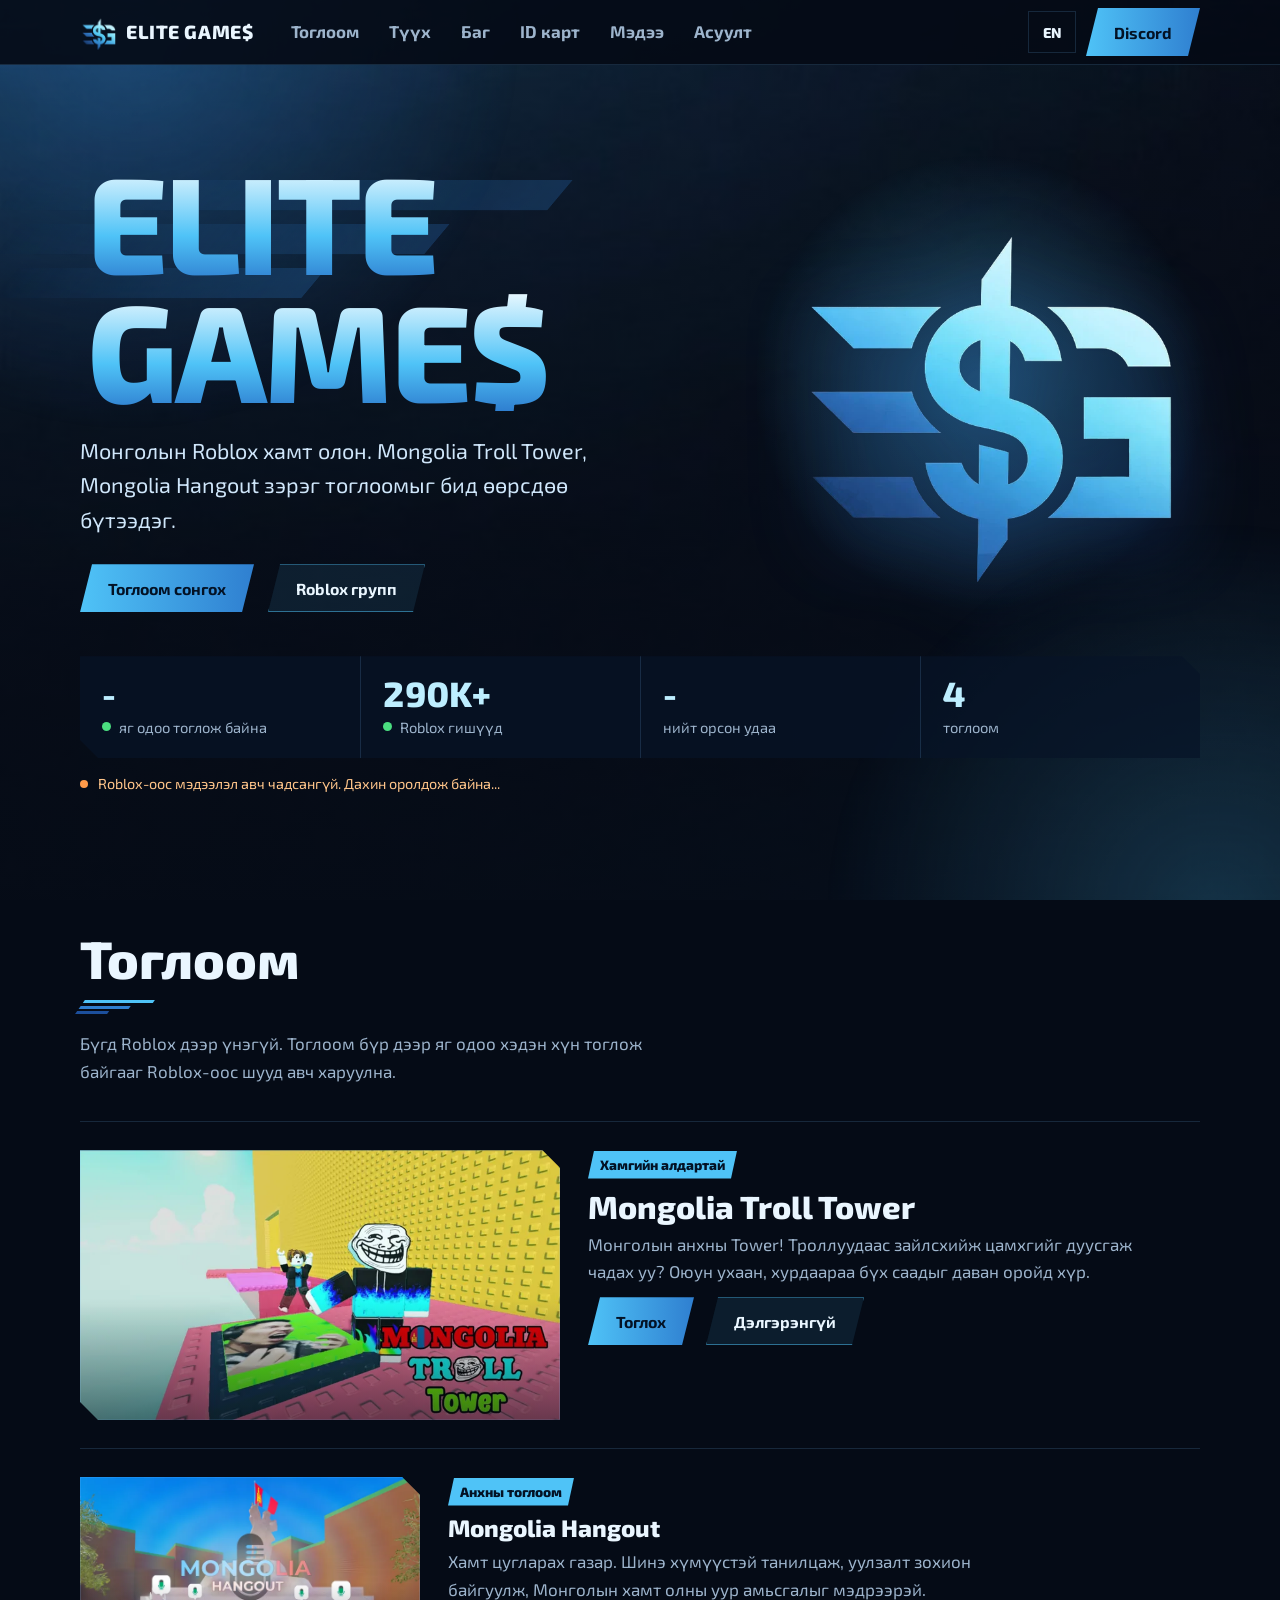
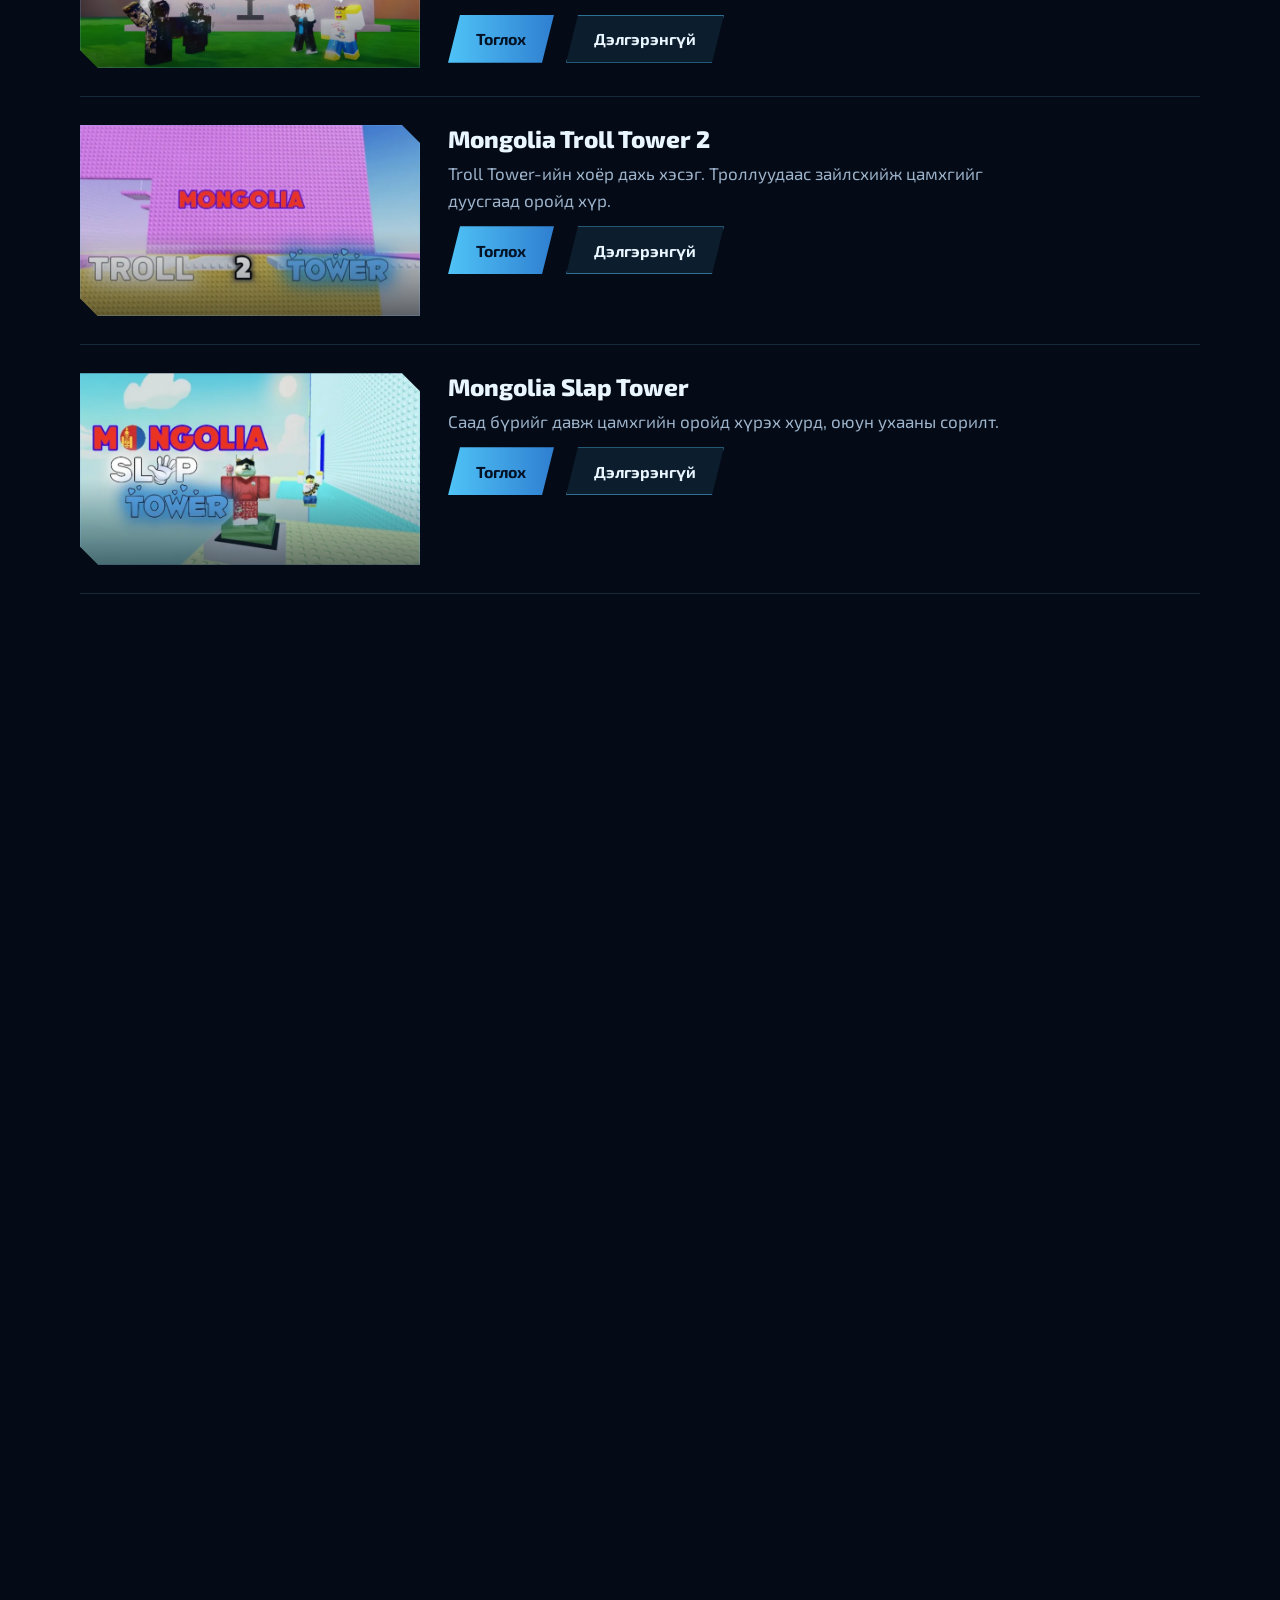
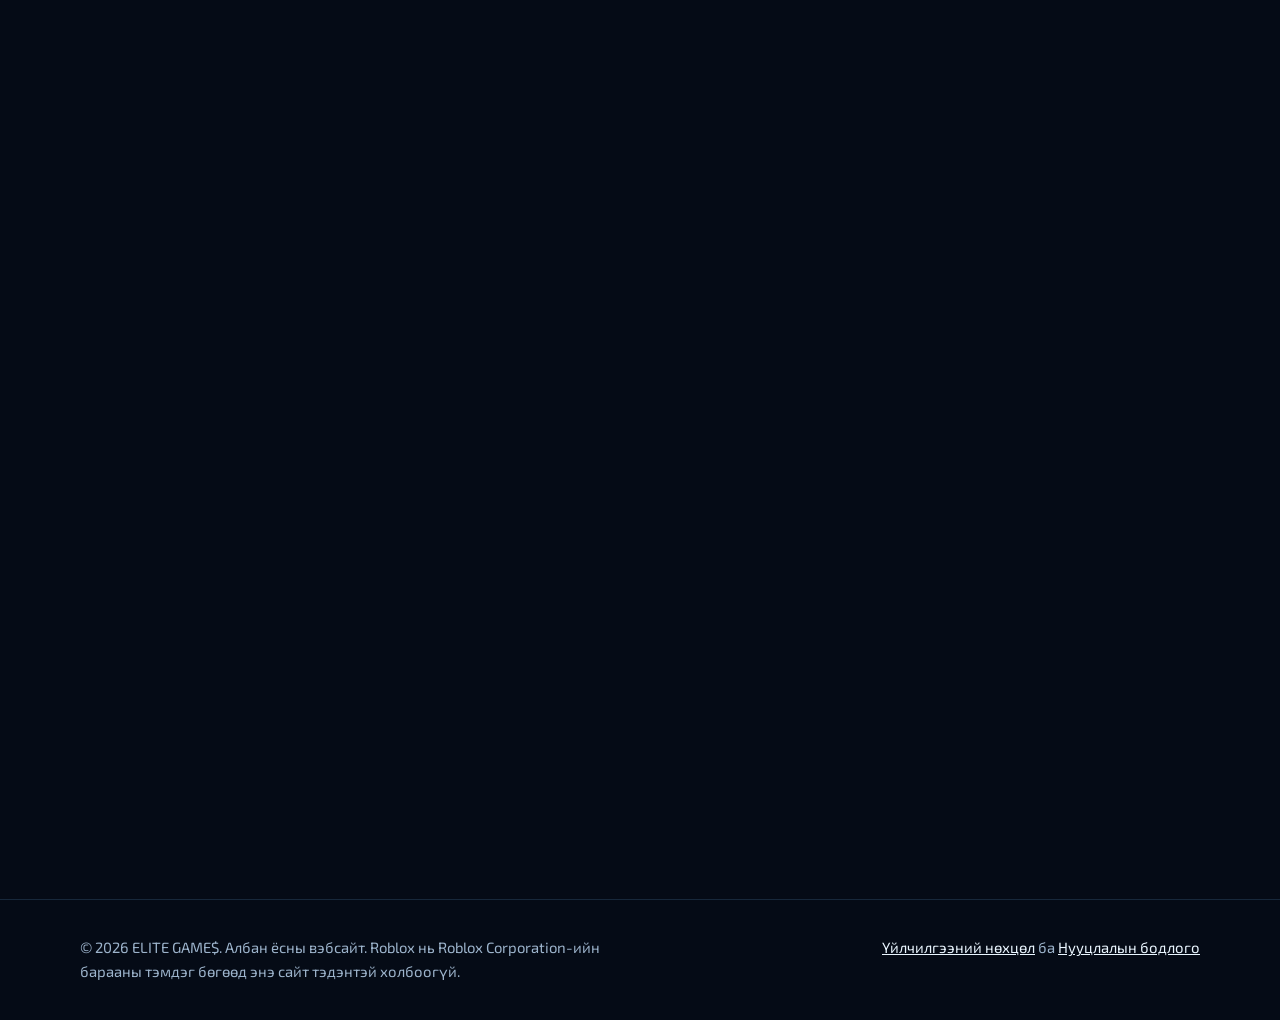
==== commit d9dc7b74: "Fix live counts, broken game images and logo; polish design - app.js: live data in one 10 s schedule" ====
--- a/index.html
+++ b/index.html
@@ -1,5 +1,5 @@
 <!DOCTYPE html>
-<html lang="mn" data-root="">
+<html lang="mn" data-root="" data-uids="7606658236,8509544802,7883093131,7717729199">
 <head>
 <meta charset="utf-8">
 <meta name="viewport" content="width=device-width,initial-scale=1,viewport-fit=cover">
@@ -26,10 +26,10 @@
 <link rel="apple-touch-icon" href="assets/img/apple-touch-icon.png">
 <link rel="preconnect" href="https://fonts.googleapis.com">
 <link rel="preconnect" href="https://fonts.gstatic.com" crossorigin>
-<link rel="preconnect" href="https://eegs.e05729613.workers.dev">
+<link rel="preconnect" href="https://eegs.e05729613.workers.dev" crossorigin>
 <link href="https://fonts.googleapis.com/css2?family=Exo+2:wght@400;700;800&display=swap" rel="stylesheet">
-<script type="application/ld+json">{"@context": "https://schema.org", "@graph": [{"@type": "WebSite", "@id": "https://eegs.blog/#site", "url": "https://eegs.blog/", "name": "ELITE GAME$", "alternateName": ["ELITE GAMES", "Elite Game$"], "inLanguage": "mn", "publisher": {"@id": "https://eegs.blog/#org"}}, {"@type": "Organization", "@id": "https://eegs.blog/#org", "name": "ELITE GAME$", "alternateName": ["ELITE GAMES", "ELITE GAME"], "url": "https://eegs.blog/", "logo": "https://eegs.blog/assets/img/icon-512.png", "foundingDate": "2022-12", "description": "Монголын Roblox хамт олон. Mongolia Troll Tower, Mongolia Hangout зэрэг тоглоомыг бүтээдэг баг.", "founder": {"@id": "https://eegs.blog/#elitebx"}, "member": [{"@id": "https://eegs.blog/#elitebx"}, {"@type": "Person", "name": "RobloxMongolia", "jobTitle": "CFO"}, {"@type": "Person", "name": "Trust_me369", "jobTitle": "Developer"}, {"@type": "Person", "name": "enxv4", "jobTitle": "Environment Artist & Developer"}, {"@type": "Person", "name": "ihmuukin87", "jobTitle": "Modeler, Map Builder & Developer"}, {"@type": "Person", "name": "1imin6", "jobTitle": "Animator & Developer"}], "sameAs": ["https://www.roblox.com/communities/35654822/ELITE-GAME", "https://discord.gg/s7nmDDhu8E", "https://www.tiktok.com/@devnamedelite"]}, {"@type": "Person", "@id": "https://eegs.blog/#elitebx", "name": "eliteBX", "alternateName": ["DevNamedElite", "DEVNAMEDELITE"], "jobTitle": "CEO & Founder", "worksFor": {"@id": "https://eegs.blog/#org"}}, {"@type": "VideoGame", "name": "Mongolia Troll Tower", "url": "https://eegs.blog/mongolia-troll-tower/", "gamePlatform": "Roblox", "publisher": {"@id": "https://eegs.blog/#org"}}, {"@type": "VideoGame", "name": "Mongolia Hangout", "url": "https://eegs.blog/mongolia-hangout/", "gamePlatform": "Roblox", "publisher": {"@id": "https://eegs.blog/#org"}}, {"@type": "VideoGame", "name": "Mongolia Troll Tower 2", "url": "https://eegs.blog/mongolia-troll-tower-2/", "gamePlatform": "Roblox", "publisher": {"@id": "https://eegs.blog/#org"}}, {"@type": "VideoGame", "name": "Mongolia Slap Tower", "url": "https://eegs.blog/mongolia-slap-tower/", "gamePlatform": "Roblox", "publisher": {"@id": "https://eegs.blog/#org"}}]}</script>
-<link rel="stylesheet" href="assets/app.css">
+<script type="application/ld+json">{"@context": "https://schema.org", "@graph": [{"@type": "WebSite", "@id": "https://eegs.blog/#site", "url": "https://eegs.blog/", "name": "ELITE GAME$", "alternateName": ["ELITE GAMES", "Elite Game$"], "inLanguage": "mn", "publisher": {"@id": "https://eegs.blog/#org"}}, {"@type": "Organization", "@id": "https://eegs.blog/#org", "name": "ELITE GAME$", "alternateName": ["ELITE GAMES", "ELITE GAME"], "url": "https://eegs.blog/", "logo": "https://eegs.blog/assets/img/icon-512.png", "foundingDate": "2022-12", "description": "Монголын Roblox хамт олон. Mongolia Troll Tower, Mongolia Hangout зэрэг тоглоомыг бүтээдэг баг.", "founder": {"@id": "https://eegs.blog/#elitebx"}, "member": [{"@id": "https://eegs.blog/#elitebx"}, {"@type": "Person", "name": "RobloxMongolia", "jobTitle": "CFO"}, {"@type": "Person", "name": "Trust_me369", "jobTitle": "Developer"}, {"@type": "Person", "name": "enxv4", "jobTitle": "Environment Artist & Developer"}, {"@type": "Person", "name": "ihmuukin87", "jobTitle": "Modeler, Map Builder & Developer"}, {"@type": "Person", "name": "1imin6", "jobTitle": "Animator & Developer"}], "sameAs": ["https://www.roblox.com/communities/35654822/ELITE-GAME", "https://discord.gg/s7nmDDhu8E", "https://www.tiktok.com/@devnamedelite"]}, {"@type": "Person", "@id": "https://eegs.blog/#elitebx", "name": "eliteBX", "alternateName": ["DevNamedElite", "DEVNAMEDELITE"], "jobTitle": "CEO & Founder", "worksFor": {"@id": "https://eegs.blog/#org"}}, {"@type": "VideoGame", "name": "Mongolia Troll Tower", "url": "https://eegs.blog/mongolia-troll-tower/", "image": "https://eegs.blog/assets/img/troll-tower.webp", "gamePlatform": "Roblox", "publisher": {"@id": "https://eegs.blog/#org"}}, {"@type": "VideoGame", "name": "Mongolia Hangout", "url": "https://eegs.blog/mongolia-hangout/", "image": "https://eegs.blog/assets/img/hangout.webp", "gamePlatform": "Roblox", "publisher": {"@id": "https://eegs.blog/#org"}}, {"@type": "VideoGame", "name": "Mongolia Troll Tower 2", "url": "https://eegs.blog/mongolia-troll-tower-2/", "image": "https://eegs.blog/assets/img/troll-tower-2.webp", "gamePlatform": "Roblox", "publisher": {"@id": "https://eegs.blog/#org"}}, {"@type": "VideoGame", "name": "Mongolia Slap Tower", "url": "https://eegs.blog/mongolia-slap-tower/", "image": "https://eegs.blog/assets/img/slap-tower.webp", "gamePlatform": "Roblox", "publisher": {"@id": "https://eegs.blog/#org"}}]}</script>
+<link rel="stylesheet" href="assets/app.css?v=20261114">
 </head>
 <body>
 <a class="skip" href="#main">Үндсэн хэсэг рүү шилжих</a>
@@ -43,29 +43,30 @@
 <div>
 <h1><span class="ln"><span>Elite</span></span>
 <span class="ln"><span>Game$</span></span></h1>
-<p class="lead">Монголын Roblox хамт олон. Mongolia Troll Tower, Mongolia Hangout зэрэг тоглоомыг бид өөрсдөө бүтээдэг.</p>
+<p class="hero-lead">Монголын Roblox хамт олон. Mongolia Troll Tower, Mongolia Hangout зэрэг тоглоомыг бид өөрсдөө бүтээдэг.</p>
 <div class="actions"><a class="btn pri" href="#games">Тоглоом сонгох</a><a class="btn" href="https://www.roblox.com/communities/35654822/ELITE-GAME" target="_blank" rel="noopener">Roblox групп</a></div>
 </div>
 <div class="emblem"><img src="assets/img/logo-mark.webp" width="614" height="640" alt="ELITE GAME$ лого" fetchpriority="high"></div>
 </div>
 <ul class="stats">
 <li><b id="sp">-</b><span class="on-dot">яг одоо тоглож байна</span></li>
-<li><b id="sm">245K+</b><span class="on-dot">Roblox гишүүд</span></li>
+<li><b id="sm">290K+</b><span class="on-dot">Roblox гишүүд</span></li>
 <li><b id="sv">-</b><span>нийт орсон удаа</span></li>
 <li><b>4</b><span>тоглоом</span></li>
-</ul></div></section>
+</ul>
+<p class="lst" id="lst" role="status"><i aria-hidden="true"></i><span id="lsm">Roblox-оос мэдээлэл авч байна...</span></p></div></section>
 
 <section class="sec" id="games"><div class="wrap">
 <h2 class="rv">Тоглоом</h2>
 <p class="intro rv sel">Бүгд Roblox дээр үнэгүй. Тоглоом бүр дээр яг одоо хэдэн хүн тоглож байгааг Roblox-оос шууд авч харуулна.</p>
 <ul class="games">
-<li class="game big rv" data-p="88290581472538"><img src="assets/img/troll-tower.jpg" data-c="https://tr.rbxcdn.com/180DAY-92fea9ba40f43c50b08a85734cb1fe89/500/280/Image/Jpeg/noFilter" width="500" height="280" alt="Mongolia Troll Tower тоглоомын зураг" loading="lazy" referrerpolicy="no-referrer"><div><span class="tag">Хамгийн алдартай</span><h3>Mongolia Troll Tower</h3><p class="sel">Монголын анхны Tower! Троллуудаас зайлсхийж цамхгийг дуусгаж чадах уу? Оюун ухаан, хурдаараа бүх саадыг даван оройд хүр.</p><p class="lv" hidden><span class="pl">0</span> <span>тоглож байна,</span> <span class="vs"></span> <span>орсон</span></p><div class="row"><a class="btn pri" href="https://www.roblox.com/games/88290581472538/Mongolia-Troll-Tower" target="_blank" rel="noopener" aria-label="Mongolia Troll Tower тоглох">Тоглох</a><a class="btn" href="mongolia-troll-tower/" aria-label="Mongolia Troll Tower дэлгэрэнгүй">Дэлгэрэнгүй</a></div></div></li>
-<li class="game rv" data-p="131034880555553"><img src="assets/img/hangout.jpg" data-c="https://tr.rbxcdn.com/180DAY-63b055c5423e2be081bd549df782aa57/500/280/Image/Jpeg/noFilter" width="500" height="280" alt="Mongolia Hangout тоглоомын зураг" loading="lazy" referrerpolicy="no-referrer"><div><span class="tag">Анхны тоглоом</span><h3>Mongolia Hangout</h3><p class="sel">Хамт цугларах газар. Шинэ хүмүүстэй танилцаж, уулзалт зохион байгуулж, Монголын хамт олны уур амьсгалыг мэдрээрэй.</p><p class="lv" hidden><span class="pl">0</span> <span>тоглож байна,</span> <span class="vs"></span> <span>орсон</span></p><div class="row"><a class="btn pri" href="https://www.roblox.com/games/131034880555553/Mongolia-Hangout" target="_blank" rel="noopener" aria-label="Mongolia Hangout тоглох">Тоглох</a><a class="btn" href="mongolia-hangout/" aria-label="Mongolia Hangout дэлгэрэнгүй">Дэлгэрэнгүй</a></div></div></li><li class="game rv" data-p="131704942195149"><img src="assets/img/troll-tower-2.jpg" data-c="https://tr.rbxcdn.com/180DAY-1035620ebb72ea235b58feeb40b082c6/500/280/Image/Jpeg/noFilter" width="500" height="280" alt="Mongolia Troll Tower 2 тоглоомын зураг" loading="lazy" referrerpolicy="no-referrer"><div><h3>Mongolia Troll Tower 2</h3><p class="sel">Troll Tower-ийн хоёр дахь хэсэг. Троллуудаас зайлсхийж цамхгийг дуусгаад оройд хүр.</p><p class="lv" hidden><span class="pl">0</span> <span>тоглож байна,</span> <span class="vs"></span> <span>орсон</span></p><div class="row"><a class="btn pri" href="https://www.roblox.com/games/131704942195149/Mongolia-Troll-Tower-2" target="_blank" rel="noopener" aria-label="Mongolia Troll Tower 2 тоглох">Тоглох</a><a class="btn" href="mongolia-troll-tower-2/" aria-label="Mongolia Troll Tower 2 дэлгэрэнгүй">Дэлгэрэнгүй</a></div></div></li><li class="game rv" data-p="126247610208410"><img src="assets/img/slap-tower.jpg" data-c="https://tr.rbxcdn.com/180DAY-0075c473c95202cdabd836f714fe434d/500/280/Image/Jpeg/noFilter" width="500" height="280" alt="Mongolia Slap Tower тоглоомын зураг" loading="lazy" referrerpolicy="no-referrer"><div><h3>Mongolia Slap Tower</h3><p class="sel">Саад бүрийг давж цамхгийн оройд хүрэх хурд, оюун ухааны сорилт.</p><p class="lv" hidden><span class="pl">0</span> <span>тоглож байна,</span> <span class="vs"></span> <span>орсон</span></p><div class="row"><a class="btn pri" href="https://www.roblox.com/games/126247610208410/Mongolia-Slap-Tower" target="_blank" rel="noopener" aria-label="Mongolia Slap Tower тоглох">Тоглох</a><a class="btn" href="mongolia-slap-tower/" aria-label="Mongolia Slap Tower дэлгэрэнгүй">Дэлгэрэнгүй</a></div></div></li>
+<li class="game big rv" data-p="88290581472538"><div class="shot"><img src="assets/img/troll-tower.webp" width="768" height="432" alt="Mongolia Troll Tower тоглоомын зураг" loading="lazy" decoding="async"><span class="pill" hidden><i aria-hidden="true"></i><b class="pl">0</b> <span>онлайн</span></span></div><div class="gb"><span class="tag">Хамгийн алдартай</span><h3>Mongolia Troll Tower</h3><p class="sel">Монголын анхны Tower! Троллуудаас зайлсхийж цамхгийг дуусгаж чадах уу? Оюун ухаан, хурдаараа бүх саадыг даван оройд хүр.</p><p class="lv" hidden><span><b class="pl">0</b> <span>тоглож байна</span></span><span><b class="vs">-</b> <span>удаа орсон</span></span><span><b class="fv">-</b> <span>дуртай</span></span></p><div class="row"><a class="btn pri" href="https://www.roblox.com/games/88290581472538/Mongolia-Troll-Tower" target="_blank" rel="noopener" aria-label="Mongolia Troll Tower тоглох">Тоглох</a><a class="btn" href="mongolia-troll-tower/" aria-label="Mongolia Troll Tower дэлгэрэнгүй">Дэлгэрэнгүй</a></div></div></li>
+<li class="game rv" data-p="131034880555553"><div class="shot"><img src="assets/img/hangout.webp" width="768" height="432" alt="Mongolia Hangout тоглоомын зураг" loading="lazy" decoding="async"><span class="pill" hidden><i aria-hidden="true"></i><b class="pl">0</b> <span>онлайн</span></span></div><div class="gb"><span class="tag">Анхны тоглоом</span><h3>Mongolia Hangout</h3><p class="sel">Хамт цугларах газар. Шинэ хүмүүстэй танилцаж, уулзалт зохион байгуулж, Монголын хамт олны уур амьсгалыг мэдрээрэй.</p><p class="lv" hidden><span><b class="pl">0</b> <span>тоглож байна</span></span><span><b class="vs">-</b> <span>удаа орсон</span></span><span><b class="fv">-</b> <span>дуртай</span></span></p><div class="row"><a class="btn pri" href="https://www.roblox.com/games/131034880555553/Mongolia-Hangout" target="_blank" rel="noopener" aria-label="Mongolia Hangout тоглох">Тоглох</a><a class="btn" href="mongolia-hangout/" aria-label="Mongolia Hangout дэлгэрэнгүй">Дэлгэрэнгүй</a></div></div></li><li class="game rv" data-p="131704942195149"><div class="shot"><img src="assets/img/troll-tower-2.webp" width="768" height="432" alt="Mongolia Troll Tower 2 тоглоомын зураг" loading="lazy" decoding="async"><span class="pill" hidden><i aria-hidden="true"></i><b class="pl">0</b> <span>онлайн</span></span></div><div class="gb"><h3>Mongolia Troll Tower 2</h3><p class="sel">Troll Tower-ийн хоёр дахь хэсэг. Троллуудаас зайлсхийж цамхгийг дуусгаад оройд хүр.</p><p class="lv" hidden><span><b class="pl">0</b> <span>тоглож байна</span></span><span><b class="vs">-</b> <span>удаа орсон</span></span><span><b class="fv">-</b> <span>дуртай</span></span></p><div class="row"><a class="btn pri" href="https://www.roblox.com/games/131704942195149/Mongolia-Troll-Tower-2" target="_blank" rel="noopener" aria-label="Mongolia Troll Tower 2 тоглох">Тоглох</a><a class="btn" href="mongolia-troll-tower-2/" aria-label="Mongolia Troll Tower 2 дэлгэрэнгүй">Дэлгэрэнгүй</a></div></div></li><li class="game rv" data-p="126247610208410"><div class="shot"><img src="assets/img/slap-tower.webp" width="768" height="432" alt="Mongolia Slap Tower тоглоомын зураг" loading="lazy" decoding="async"><span class="pill" hidden><i aria-hidden="true"></i><b class="pl">0</b> <span>онлайн</span></span></div><div class="gb"><h3>Mongolia Slap Tower</h3><p class="sel">Саад бүрийг давж цамхгийн оройд хүрэх хурд, оюун ухааны сорилт.</p><p class="lv" hidden><span><b class="pl">0</b> <span>тоглож байна</span></span><span><b class="vs">-</b> <span>удаа орсон</span></span><span><b class="fv">-</b> <span>дуртай</span></span></p><div class="row"><a class="btn pri" href="https://www.roblox.com/games/126247610208410/Mongolia-Slap-Tower" target="_blank" rel="noopener" aria-label="Mongolia Slap Tower тоглох">Тоглох</a><a class="btn" href="mongolia-slap-tower/" aria-label="Mongolia Slap Tower дэлгэрэнгүй">Дэлгэрэнгүй</a></div></div></li>
 </ul></div></section>
 
 <section class="sec" id="story"><div class="wrap">
 <h2 class="rv">Бидний түүх</h2>
-<div class="story" style="margin-top:28px">
+<div class="story">
 <div class="sel rv"><p>ELITE GAME$-ийн үүсгэн байгуулагч eliteBX 2022 оны 12 сард ахынхаа компьютер дээр Roblox Models ашиглан анхны тоглоом болох Hero Tycoon-ийг хийж эхэлсэн. Тэр үед скрипт бичих, тоглоом хийх туршлага бага байсан тул алдаа их гардаг байсан ч сурахаа зогсоогоогүй.</p>
 <p>Тэр үед бид "ELITE GAME" нэртэй байсан. 2025 онд багийн гишүүдийнхээ зөвшөөрлөөр нэрээ ELITE GAME$ болгон өөрчилж, шинэ багтайгаа албан ёсоор нээгдсэн.</p></div>
 <ul class="tl">
@@ -82,11 +83,11 @@
 <section class="sec" id="card"><div class="wrap">
 <h2 class="rv">Гишүүний карт</h2>
 <p class="intro rv sel">Roblox нэрээ бичээд өөрийн ELITE GAME$ картаа үүсгээрэй. Татаж аваад найзуудтайгаа хуваалцаарай.</p>
-<form class="idf rv" id="idf" novalidate><input id="idn" type="text" maxlength="21" autocomplete="off" autocapitalize="off" autocorrect="off" spellcheck="false" placeholder="Roblox нэр" aria-label="Roblox нэр"><button class="btn pri" type="submit">Карт үүсгэх</button></form>
+<form class="idf rv" id="idf" novalidate><input id="idn" type="text" maxlength="21" autocomplete="off" autocapitalize="off" autocorrect="off" spellcheck="false" enterkeyhint="go" placeholder="Roblox нэр" aria-label="Roblox нэр"><button class="btn pri" type="submit">Карт үүсгэх</button></form>
 <p class="idst" id="ids" role="status" aria-live="polite"></p>
 <div class="idout" id="ido" hidden><canvas id="idc" width="1000" height="560" role="img" aria-label="ELITE GAME$ card"></canvas>
 <div class="row"><button class="btn pri" id="idsave" type="button">PNG татах</button><button class="btn" id="idshare" type="button" hidden>Хуваалцах</button></div></div>
-<p class="mut sel" style="margin-top:18px">Зөвхөн Roblox дээрх нийтэд ил мэдээллийг ашиглана. Юу ч хадгалахгүй.</p>
+<p class="mut sel note">Зөвхөн Roblox дээрх нийтэд ил мэдээллийг ашиглана. Юу ч хадгалахгүй.</p>
 </div></section>
 
 <section class="sec" id="news"><div class="wrap">
@@ -99,7 +100,7 @@
 
 <section class="sec" id="faq"><div class="wrap">
 <h2 class="rv">Түгээмэл асуулт</h2>
-<div style="margin-top:28px"><details class="rv"><summary>ELITE GAME$ гэж юу вэ?</summary><p class="sel">Монголын Roblox хамт олон. Roblox дээр 245K гаруй гишүүнтэй, Mongolia Troll Tower, Mongolia Hangout зэрэг тоглоомыг өөрсдөө бүтээдэг. Roblox дээр "ELITE GAME$" гэж хайвал олно.</p></details><details class="rv"><summary>eliteBX болон DevNamedElite хоёр хэн бэ?</summary><p class="sel">Нэг хүн. eliteBX нь ELITE GAME$-ийн CEO, үүсгэн байгуулагч бөгөөд өмнөх Roblox нэр нь DevNamedElite. TikTok хаяг нь @devnamedelite.</p></details><details class="rv"><summary>Mongolia Troll Tower-ийг хаанаас тоглох вэ?</summary><p class="sel">Roblox дээр. "Тоглоом" хэсгээс "Тоглох" товчийг дарна. Утас болон компьютер дээр Roblox апп эсвэл Roblox Player хэрэгтэй.</p></details><details class="rv"><summary>Хамт олонд хэрхэн нэгдэх вэ? Төлбөртэй юу?</summary><p class="sel">Төлбөргүй. Roblox дээрх групп руу орж Join дарна, мөн Discord сервер рүү нэгдэж болно.</p></details><details class="rv"><summary>Тоглоомуудыг хэн бүтээдэг вэ?</summary><p class="sel">"Манай баг" хэсэгт нэрлэсэн хүмүүс: хөгжүүлэгч, орчны зураач, загвар болон газрын зураг бүтээгч, animator.</p></details><details class="rv"><summary>Энэ сайт албан ёсных уу? Roblox-той холбоотой юу?</summary><p class="sel">Энэ нь ELITE GAME$-ийн албан ёсны сайт. Харин Roblox Corporation-тэй холбоогүй бөгөөд Roblox нь тэдний барааны тэмдэг.</p></details></div></div></section>
+<div class="faq"><details class="rv"><summary>ELITE GAME$ гэж юу вэ?</summary><p class="sel">Монголын Roblox хамт олон. Roblox дээр 290K гаруй гишүүнтэй, Mongolia Troll Tower, Mongolia Hangout зэрэг тоглоомыг өөрсдөө бүтээдэг. Roblox дээр "ELITE GAME$" гэж хайвал олно.</p></details><details class="rv"><summary>eliteBX болон DevNamedElite хоёр хэн бэ?</summary><p class="sel">Нэг хүн. eliteBX нь ELITE GAME$-ийн CEO, үүсгэн байгуулагч бөгөөд өмнөх Roblox нэр нь DevNamedElite. TikTok хаяг нь @devnamedelite.</p></details><details class="rv"><summary>Mongolia Troll Tower-ийг хаанаас тоглох вэ?</summary><p class="sel">Roblox дээр. "Тоглоом" хэсгээс "Тоглох" товчийг дарна. Утас болон компьютер дээр Roblox апп эсвэл Roblox Player хэрэгтэй.</p></details><details class="rv"><summary>Хамт олонд хэрхэн нэгдэх вэ? Төлбөртэй юу?</summary><p class="sel">Төлбөргүй. Roblox дээрх групп руу орж Join дарна, мөн Discord сервер рүү нэгдэж болно.</p></details><details class="rv"><summary>Тоглоомуудыг хэн бүтээдэг вэ?</summary><p class="sel">"Манай баг" хэсэгт нэрлэсэн хүмүүс: хөгжүүлэгч, орчны зураач, загвар болон газрын зураг бүтээгч, animator.</p></details><details class="rv"><summary>Энэ сайт албан ёсных уу? Roblox-той холбоотой юу?</summary><p class="sel">Энэ нь ELITE GAME$-ийн албан ёсны сайт. Харин Roblox Corporation-тэй холбоогүй бөгөөд Roblox нь тэдний барааны тэмдэг.</p></details></div></div></section>
 
 <section class="sec" id="join"><div class="wrap">
 <h2 class="rv">Нэгдэх</h2>
@@ -112,7 +113,7 @@
 </main>
 <footer><div class="wrap"><p>© 2026 ELITE GAME$. Албан ёсны вэбсайт. Roblox нь Roblox Corporation-ийн барааны тэмдэг бөгөөд энэ сайт тэдэнтэй холбоогүй.</p>
 <p><a href="terms/">Үйлчилгээний нөхцөл</a> ба <a href="privacy/">Нууцлалын бодлого</a></p></div></footer>
-<script src="assets/en.js"></script>
-<script src="assets/app.js"></script>
+<script src="assets/en.js?v=20261114"></script>
+<script src="assets/app.js?v=20261114"></script>
 </body>
 </html>
--- a/assets/app.css
+++ b/assets/app.css
@@ -27,7 +27,7 @@
 @media(max-width:760px){.bar{grid-template-columns:1fr auto}nav{grid-column:1/-1;order:3;overflow-x:auto;scrollbar-width:none;margin:0 -8px}.top .btn{min-height:42px;padding:0 20px}}
 .hero{position:relative;isolation:isolate;padding:clamp(36px,7vw,92px) 0 40px;overflow:hidden}
 .hero-grid{display:grid;grid-template-columns:1.2fr .8fr;align-items:center;gap:24px}
-.bars{position:absolute;left:0;top:14%;width:min(48vw,560px);display:grid;gap:14px;z-index:-1;pointer-events:none}
+.bars{position:absolute;left:0;top:clamp(40px,9vw,120px);opacity:.45;width:min(48vw,560px);display:grid;gap:14px;z-index:-1;pointer-events:none}
 .bars i{display:block;height:clamp(14px,3vw,30px);background:linear-gradient(90deg,transparent,rgba(47,127,208,.55));transform:translateX(-110%) skewX(-40deg);animation:sl 1.1s cubic-bezier(.2,.8,.2,1) .1s forwards}
 .bars i:nth-child(2){width:78%;animation-delay:.22s}.bars i:nth-child(3){width:56%;animation-delay:.34s}
 @keyframes sl{to{transform:skewX(-40deg)}}
@@ -36,7 +36,7 @@
 .ln>span{display:block;transform:translateY(110%);animation:up 1s cubic-bezier(.2,.85,.2,1) .35s forwards;background:linear-gradient(180deg,#f4fcff,var(--c2) 62%,var(--c3));-webkit-background-clip:text;background-clip:text;color:transparent}
 .ln+.ln>span{animation-delay:.5s}
 @keyframes up{to{transform:none}}
-.lead{margin:22px 0 0;font-size:clamp(1.1rem,2.4vw,1.35rem);color:#cfe6fa;max-width:44ch}
+.hero-lead{margin:22px 0 0;font-size:clamp(1.1rem,2.4vw,1.35rem);color:#cfe6fa;max-width:44ch}
 .actions{display:flex;flex-wrap:wrap;gap:14px;margin-top:28px}
 .emblem{position:relative;justify-self:center;width:min(100%,400px);opacity:0;animation:in 1s ease .7s forwards}
 .emblem::before{content:"";position:absolute;inset:-14%;background:radial-gradient(circle,rgba(79,195,247,.36),transparent 62%);animation:glow 5s ease-in-out 1.7s infinite alternate}
@@ -58,12 +58,12 @@
 .games{list-style:none;margin:0;padding:0}
 .game{display:grid;grid-template-columns:minmax(0,340px) 1fr;gap:12px 28px;padding:28px 0;border-top:1px solid var(--ln)}
 .game:last-child{border-bottom:1px solid var(--ln)}
-.game img{width:100%;aspect-ratio:16/9;object-fit:cover;background:var(--bg2);clip-path:var(--cp)}
+.game .shot{align-self:start}
 .game.big{grid-template-columns:minmax(0,480px) 1fr}
 .game h3{margin:0 0 6px;font:800 1.5rem/1.2 var(--f)}.big h3{font-size:2rem}
 .game p{margin:0 0 12px;color:var(--mut);max-width:56ch}
 .tag{display:inline-block;margin-bottom:8px;padding:3px 12px;font-weight:800;font-size:.85rem;color:#031225;background:var(--c2);clip-path:polygon(6px 0,100% 0,calc(100% - 6px) 100%,0 100%)}
-.lv{margin:0 0 14px;color:var(--c1);font-weight:700;font-variant-numeric:tabular-nums}
+.lv{display:flex;flex-wrap:wrap;gap:6px 18px;margin:0 0 16px;color:var(--mut);font-size:.95rem}.lv b{color:var(--c1);font-weight:800;font-variant-numeric:tabular-nums}
 .row{display:flex;flex-wrap:wrap;gap:12px}
 @media(max-width:760px){.game,.game.big{grid-template-columns:1fr}}
 .team{list-style:none;margin:0;padding:0;display:grid;grid-template-columns:repeat(3,1fr);gap:14px}
@@ -101,12 +101,12 @@
 .lang:hover{border-color:var(--c2);background:rgba(79,195,247,.1)}
 .btn{position:relative;overflow:hidden}
 .btn::after{content:"";position:absolute;inset:0;pointer-events:none;background:linear-gradient(100deg,transparent 30%,rgba(255,255,255,.3) 50%,transparent 70%);transform:translateX(-120%)}
-@media(hover:hover){.btn:hover::after{transform:translateX(120%);transition:transform .7s}.game:hover img{transform:scale(1.06)}.m:hover .av{transform:translateX(4px)}}
+@media(hover:hover){.btn:hover::after{transform:translateX(120%);transition:transform .7s}.game:hover .shot img{transform:scale(1.05)}.m:hover .av{transform:translateX(4px)}}
 .js .rv{opacity:0;transform:translateY(28px);transition:opacity .8s cubic-bezier(.2,.8,.2,1),transform .8s cubic-bezier(.2,.8,.2,1);transition-delay:calc(var(--i,0)*80ms)}
 .js .rv.in{opacity:1;transform:none}
 h2::after{transform-origin:left;transform:skewX(-35deg) scaleX(0);transition:transform .9s cubic-bezier(.2,.8,.2,1) .25s}
 h2.in::after{transform:skewX(-35deg)}
-.game img{transition:transform .7s cubic-bezier(.2,.8,.2,1)}
+
 .m .av{transition:transform .4s}
 .bump{animation:bump .8s}
 @keyframes bump{40%{color:#fff;text-shadow:0 0 20px var(--c2)}}
@@ -131,7 +131,7 @@
 h3.sub{margin:0 0 6px;font:800 1.3rem var(--f)}
 .crumb{display:inline-block;margin-bottom:14px;color:var(--mut);text-decoration:none;font-weight:700}
 .gp{display:grid;grid-template-columns:minmax(0,1.1fr) 1fr;gap:28px;align-items:center;padding:clamp(28px,5vw,64px) 0 20px}
-.gp img{width:100%;aspect-ratio:16/9;object-fit:cover;clip-path:var(--cp)}
+
 .gp h1{font:800 clamp(2rem,6vw,3.6rem)/1.05 var(--f);text-transform:none;margin:0 0 12px}
 .gp p{color:#cfe6fa;max-width:52ch}
 .facts{display:grid;grid-template-columns:repeat(4,1fr);gap:1px;background:var(--ln);margin:0 0 8px}
@@ -146,3 +146,36 @@
 .legal p,.legal li{color:#cfe6fa}.legal ul{padding-left:1.2em}
 [data-enonly]{display:none}html[lang=en] [data-enonly]{display:block}
 @media(prefers-reduced-motion:reduce){.js .rv{opacity:1;transform:none}h2::after{transform:skewX(-35deg)}}
+
+/* ---------- v4: live status, image frames, fixes ---------- */
+.story,.faq,.how,.rel{margin-top:28px}.note{margin-top:18px}
+.lst{display:flex;align-items:center;gap:10px;margin:14px 0 0;color:var(--mut);font-size:.9rem;font-variant-numeric:tabular-nums}
+.lst i{flex:none;width:8px;height:8px;border-radius:50%;background:var(--mut);opacity:.6}
+.lst.ok i{background:#4ade80;opacity:1;box-shadow:0 0 0 0 rgba(74,222,128,.6);animation:ring 2s ease-out infinite}
+.lst.bad{color:#ffc58a}.lst.bad i{background:#ff9b4a;opacity:1}
+@keyframes ring{to{box-shadow:0 0 0 8px rgba(74,222,128,0)}}
+.shot{position:relative;overflow:hidden;aspect-ratio:16/9;background:linear-gradient(135deg,var(--bg2),#06101f);clip-path:var(--cp)}
+.shot img{width:100%;height:100%;object-fit:cover;transition:transform .7s cubic-bezier(.2,.8,.2,1)}
+.shot::after{content:"";position:absolute;inset:0;pointer-events:none;box-shadow:inset 0 0 0 1px rgba(120,190,255,.18);background:linear-gradient(180deg,transparent 55%,rgba(5,11,22,.55))}
+.shot.noimg img{visibility:hidden}
+.shot.noimg::before{content:"";position:absolute;inset:22% 0;background:url(img/logo-mark.webp) center/contain no-repeat;opacity:.5}
+.pill{position:absolute;left:12px;bottom:12px;z-index:1;display:inline-flex;align-items:center;gap:7px;padding:5px 12px 5px 10px;font-size:.85rem;font-weight:700;color:var(--ink);background:rgba(5,11,22,.82);border:1px solid rgba(120,190,255,.25)}
+.pill i{width:8px;height:8px;border-radius:50%;background:var(--mut)}
+.pill b{font-variant-numeric:tabular-nums}
+.hot .pill i,.gp .pill i{background:#4ade80}
+.hot .pill{border-color:rgba(74,222,128,.45)}
+.game{align-items:start}
+.gb{min-width:0}
+.emblem img{filter:drop-shadow(0 18px 40px rgba(28,79,156,.45))}
+.rel{list-style:none;padding:0;display:grid;grid-template-columns:repeat(3,1fr);gap:14px}
+.rel a{display:block;color:var(--ink);text-decoration:none;background:rgba(10,24,48,.8);clip-path:var(--cp);transition:background .25s}
+.rel img{width:100%;aspect-ratio:16/9;object-fit:cover}
+.rel b{display:block;padding:12px 16px 14px;font-size:1.05rem}
+@media(hover:hover){.rel a:hover{background:rgba(47,127,208,.38)}}
+@media(max-width:760px){.rel{grid-template-columns:1fr 1fr}}
+@media(max-width:460px){.rel{grid-template-columns:1fr}}
+.gp .shot{width:100%}
+@media(prefers-reduced-motion:reduce){.lst.ok i{animation:none}}
+nav a,.brand{white-space:nowrap}
+@media(max-width:760px){nav a{padding:10px 12px}.brand{font-size:1.05rem}.brand img{width:30px}}
+@media(max-width:360px){.top .btn{padding:0 14px}.lang{min-width:42px}}
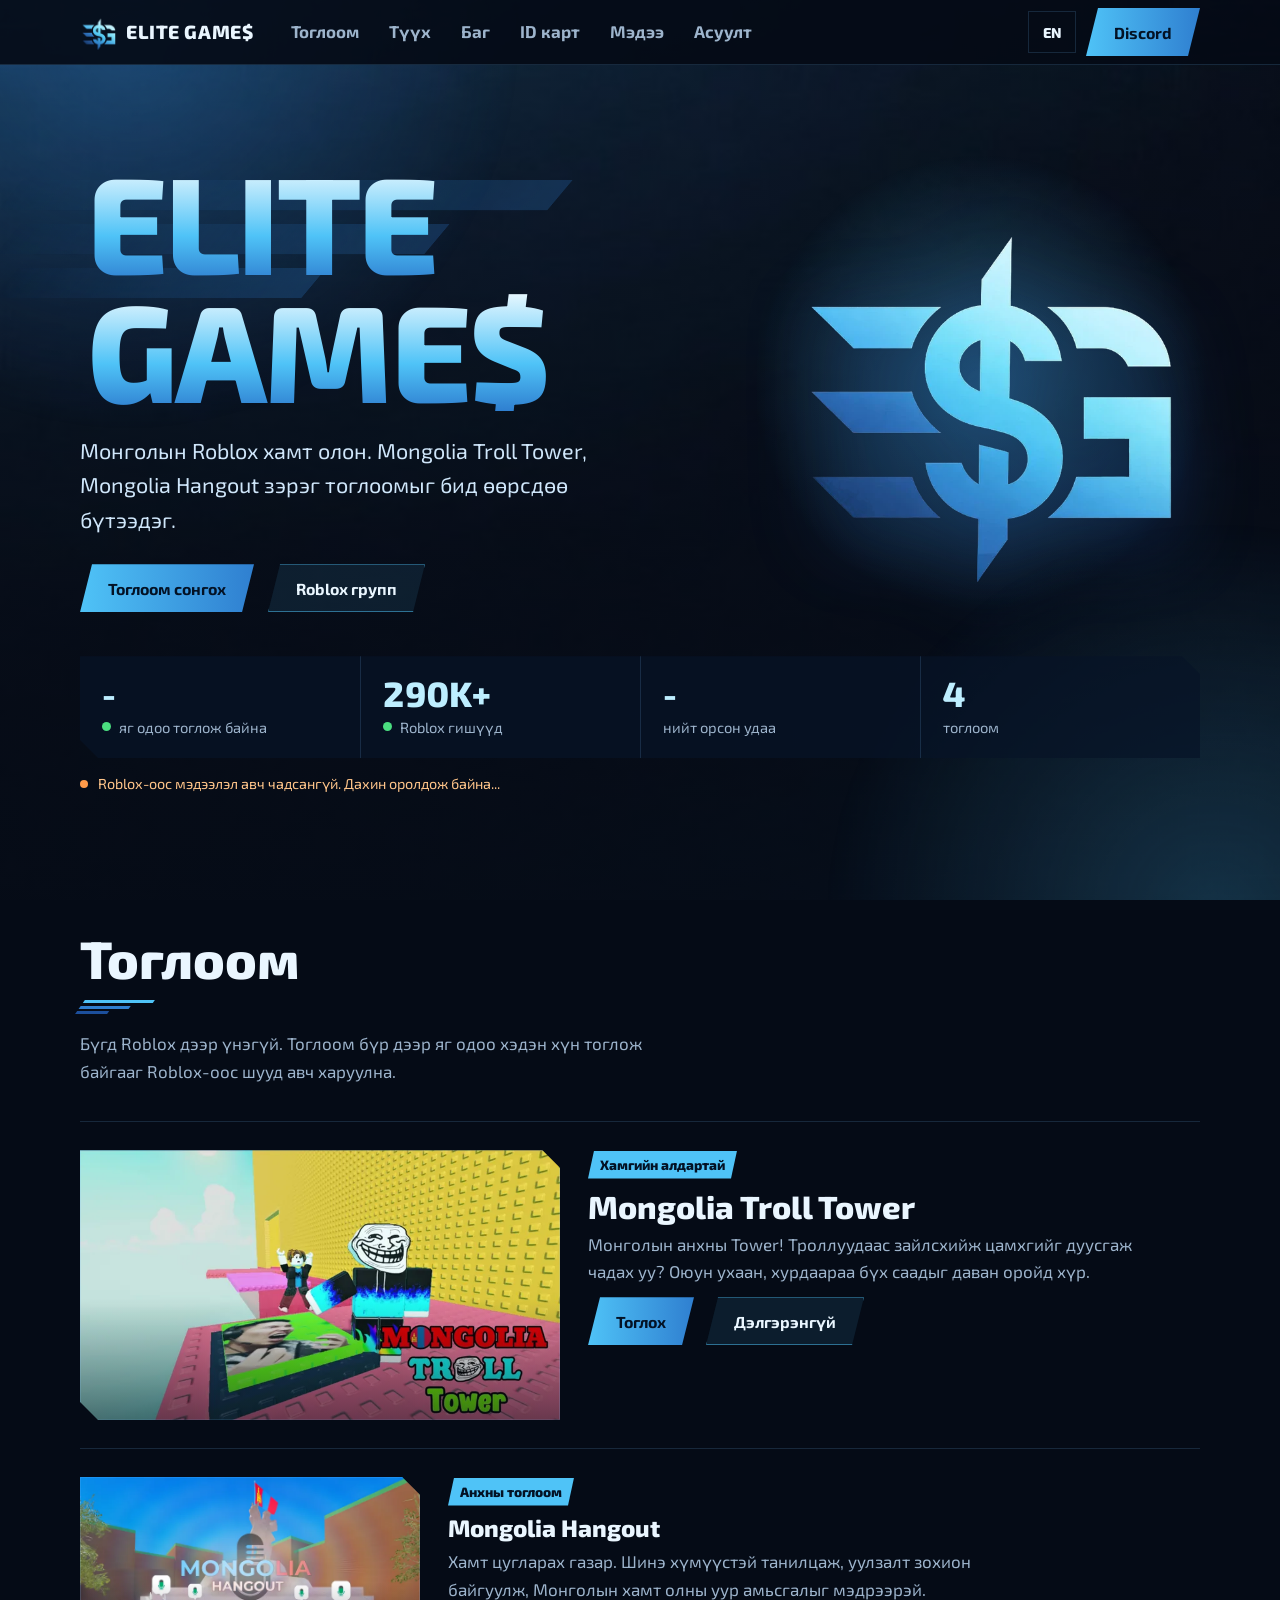
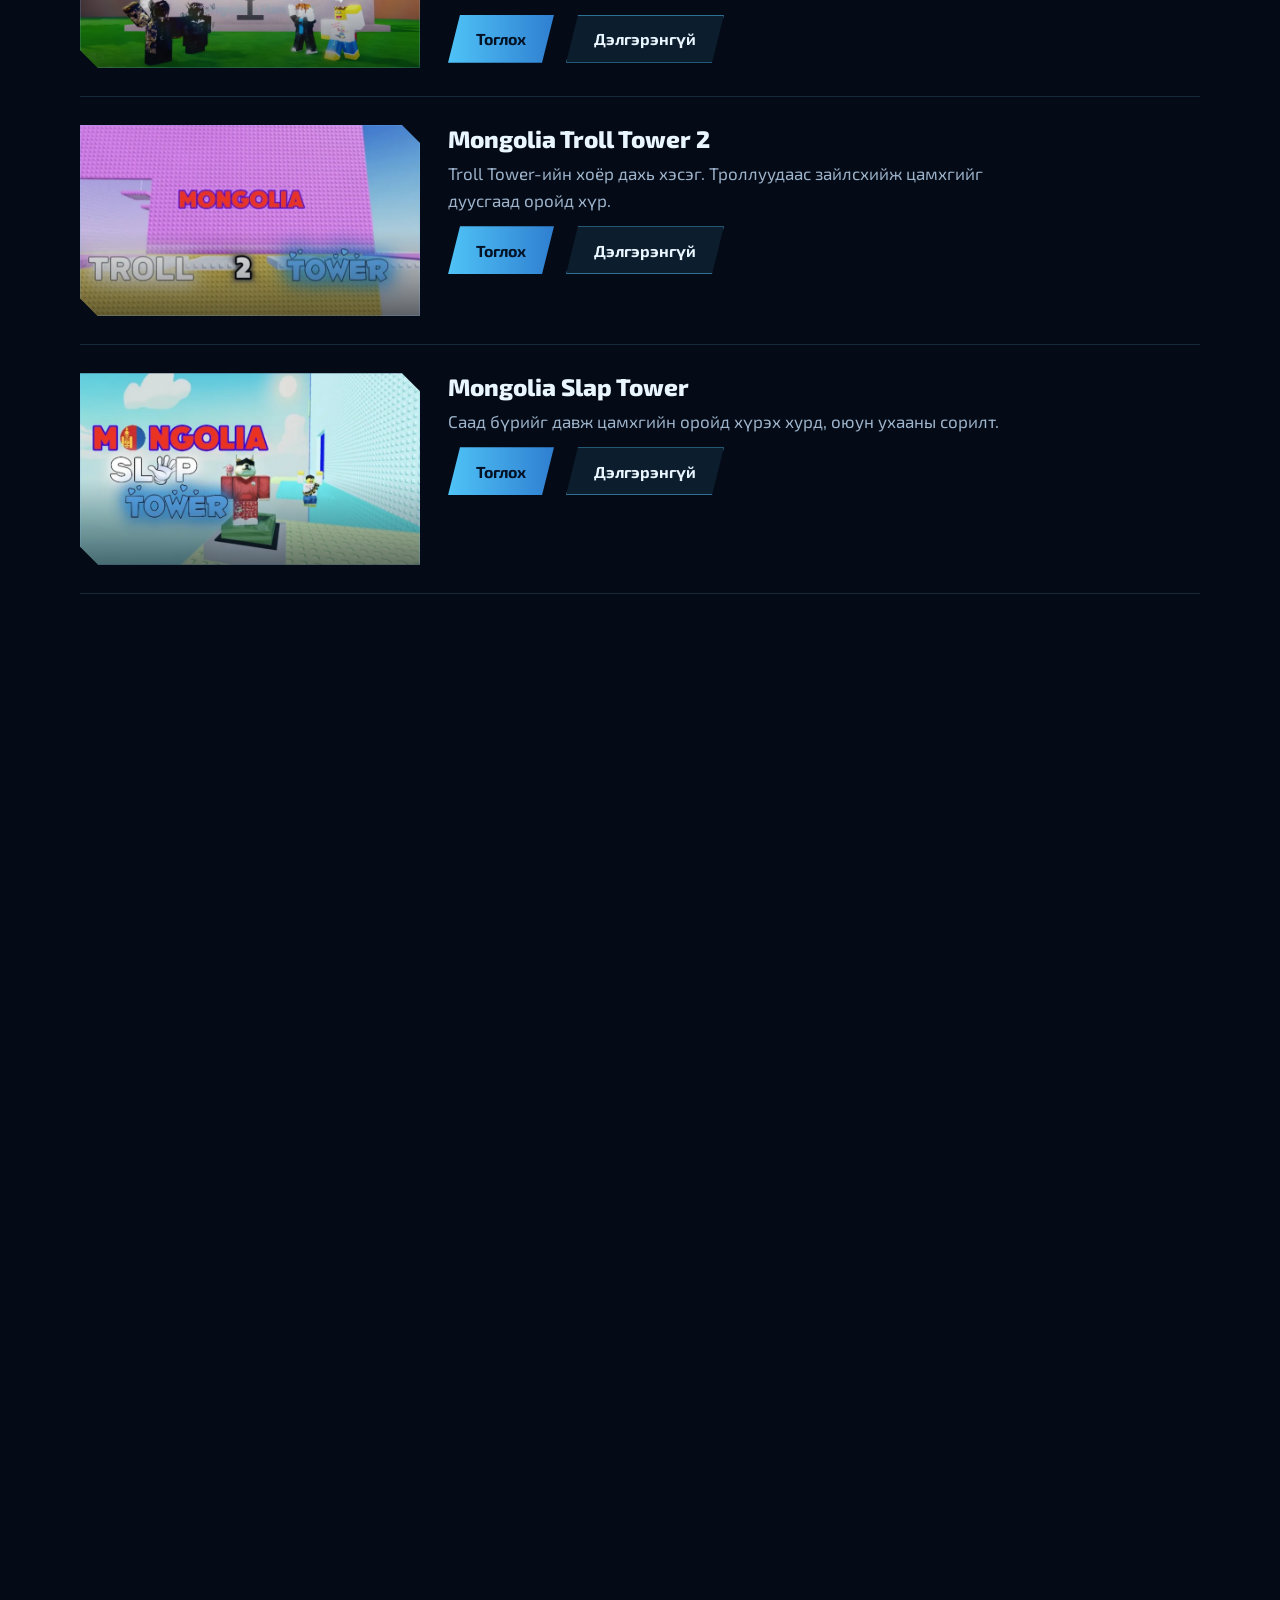
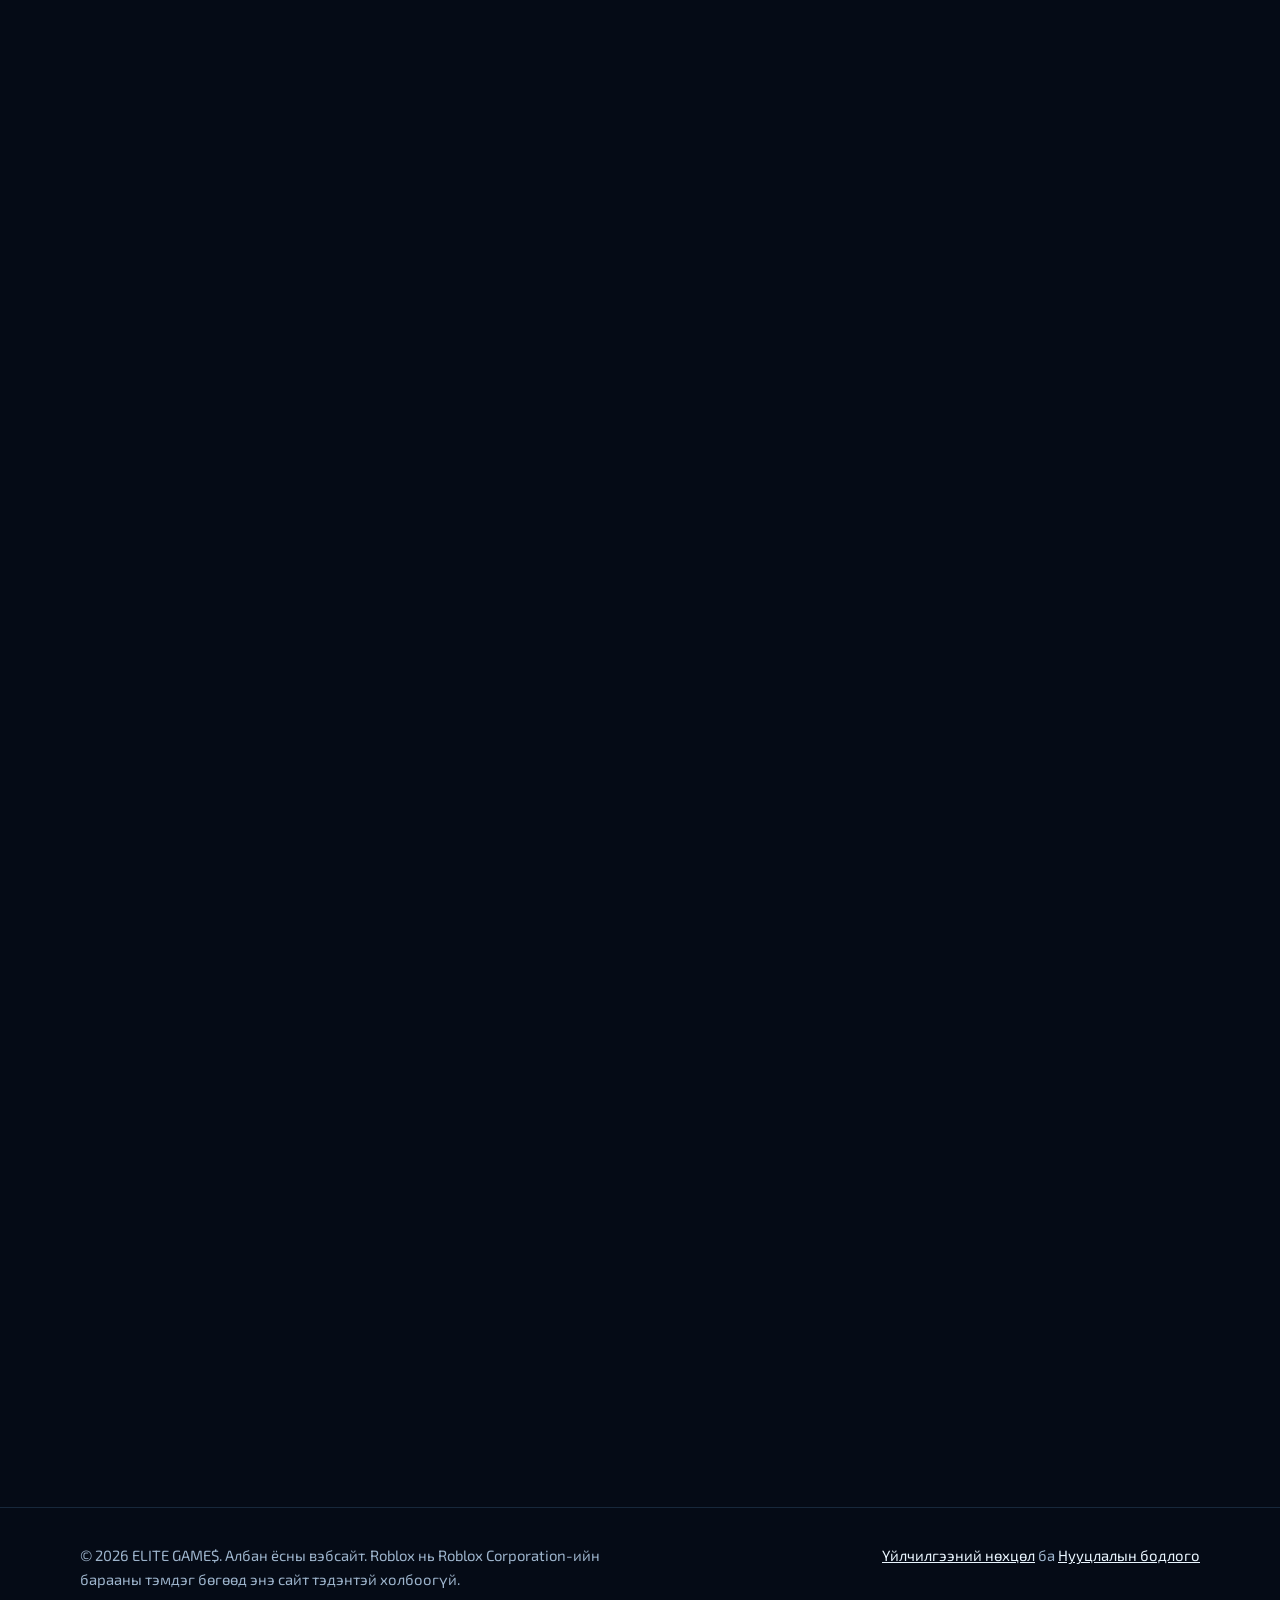
==== commit 8f030448: "Rewrite story timeline, short game URLs, script hardening - Story: owner's real history (Elite_Erhem" ====
--- a/index.html
+++ b/index.html
@@ -28,8 +28,8 @@
 <link rel="preconnect" href="https://fonts.gstatic.com" crossorigin>
 <link rel="preconnect" href="https://eegs.e05729613.workers.dev" crossorigin>
 <link href="https://fonts.googleapis.com/css2?family=Exo+2:wght@400;700;800&display=swap" rel="stylesheet">
-<script type="application/ld+json">{"@context": "https://schema.org", "@graph": [{"@type": "WebSite", "@id": "https://eegs.blog/#site", "url": "https://eegs.blog/", "name": "ELITE GAME$", "alternateName": ["ELITE GAMES", "Elite Game$"], "inLanguage": "mn", "publisher": {"@id": "https://eegs.blog/#org"}}, {"@type": "Organization", "@id": "https://eegs.blog/#org", "name": "ELITE GAME$", "alternateName": ["ELITE GAMES", "ELITE GAME"], "url": "https://eegs.blog/", "logo": "https://eegs.blog/assets/img/icon-512.png", "foundingDate": "2022-12", "description": "Монголын Roblox хамт олон. Mongolia Troll Tower, Mongolia Hangout зэрэг тоглоомыг бүтээдэг баг.", "founder": {"@id": "https://eegs.blog/#elitebx"}, "member": [{"@id": "https://eegs.blog/#elitebx"}, {"@type": "Person", "name": "RobloxMongolia", "jobTitle": "CFO"}, {"@type": "Person", "name": "Trust_me369", "jobTitle": "Developer"}, {"@type": "Person", "name": "enxv4", "jobTitle": "Environment Artist & Developer"}, {"@type": "Person", "name": "ihmuukin87", "jobTitle": "Modeler, Map Builder & Developer"}, {"@type": "Person", "name": "1imin6", "jobTitle": "Animator & Developer"}], "sameAs": ["https://www.roblox.com/communities/35654822/ELITE-GAME", "https://discord.gg/s7nmDDhu8E", "https://www.tiktok.com/@devnamedelite"]}, {"@type": "Person", "@id": "https://eegs.blog/#elitebx", "name": "eliteBX", "alternateName": ["DevNamedElite", "DEVNAMEDELITE"], "jobTitle": "CEO & Founder", "worksFor": {"@id": "https://eegs.blog/#org"}}, {"@type": "VideoGame", "name": "Mongolia Troll Tower", "url": "https://eegs.blog/mongolia-troll-tower/", "image": "https://eegs.blog/assets/img/troll-tower.webp", "gamePlatform": "Roblox", "publisher": {"@id": "https://eegs.blog/#org"}}, {"@type": "VideoGame", "name": "Mongolia Hangout", "url": "https://eegs.blog/mongolia-hangout/", "image": "https://eegs.blog/assets/img/hangout.webp", "gamePlatform": "Roblox", "publisher": {"@id": "https://eegs.blog/#org"}}, {"@type": "VideoGame", "name": "Mongolia Troll Tower 2", "url": "https://eegs.blog/mongolia-troll-tower-2/", "image": "https://eegs.blog/assets/img/troll-tower-2.webp", "gamePlatform": "Roblox", "publisher": {"@id": "https://eegs.blog/#org"}}, {"@type": "VideoGame", "name": "Mongolia Slap Tower", "url": "https://eegs.blog/mongolia-slap-tower/", "image": "https://eegs.blog/assets/img/slap-tower.webp", "gamePlatform": "Roblox", "publisher": {"@id": "https://eegs.blog/#org"}}]}</script>
-<link rel="stylesheet" href="assets/app.css?v=20261114">
+<script type="application/ld+json">{"@context": "https://schema.org", "@graph": [{"@type": "WebSite", "@id": "https://eegs.blog/#site", "url": "https://eegs.blog/", "name": "ELITE GAME$", "alternateName": ["ELITE GAMES", "Elite Game$"], "inLanguage": "mn", "publisher": {"@id": "https://eegs.blog/#org"}}, {"@type": "Organization", "@id": "https://eegs.blog/#org", "name": "ELITE GAME$", "alternateName": ["ELITE GAMES", "ELITE GAME"], "url": "https://eegs.blog/", "logo": "https://eegs.blog/assets/img/icon-512.png", "foundingDate": "2025", "description": "Монголын Roblox хамт олон. Mongolia Troll Tower, Mongolia Hangout зэрэг тоглоомыг бүтээдэг баг.", "founder": {"@id": "https://eegs.blog/#elitebx"}, "member": [{"@id": "https://eegs.blog/#elitebx"}, {"@type": "Person", "name": "RobloxMongolia", "jobTitle": "CFO"}, {"@type": "Person", "name": "Trust_me369", "jobTitle": "Developer"}, {"@type": "Person", "name": "enxv4", "jobTitle": "Environment Artist & Developer"}, {"@type": "Person", "name": "ihmuukin87", "jobTitle": "Modeler, Map Builder & Developer"}, {"@type": "Person", "name": "1imin6", "jobTitle": "Animator & Developer"}], "sameAs": ["https://www.roblox.com/communities/35654822/ELITE-GAME", "https://discord.gg/s7nmDDhu8E", "https://www.tiktok.com/@devnamedelite"]}, {"@type": "Person", "@id": "https://eegs.blog/#elitebx", "name": "eliteBX", "alternateName": ["DevNamedElite", "DEVNAMEDELITE"], "jobTitle": "CEO & Founder", "worksFor": {"@id": "https://eegs.blog/#org"}}, {"@type": "VideoGame", "name": "Mongolia Troll Tower", "url": "https://eegs.blog/mtt/", "image": "https://eegs.blog/assets/img/troll-tower.webp", "gamePlatform": "Roblox", "publisher": {"@id": "https://eegs.blog/#org"}}, {"@type": "VideoGame", "name": "Mongolia Hangout", "url": "https://eegs.blog/mh/", "image": "https://eegs.blog/assets/img/hangout.webp", "gamePlatform": "Roblox", "publisher": {"@id": "https://eegs.blog/#org"}}, {"@type": "VideoGame", "name": "Mongolia Troll Tower 2", "url": "https://eegs.blog/mtt2/", "image": "https://eegs.blog/assets/img/troll-tower-2.webp", "gamePlatform": "Roblox", "publisher": {"@id": "https://eegs.blog/#org"}}, {"@type": "VideoGame", "name": "Mongolia Slap Tower", "url": "https://eegs.blog/mst/", "image": "https://eegs.blog/assets/img/slap-tower.webp", "gamePlatform": "Roblox", "publisher": {"@id": "https://eegs.blog/#org"}}]}</script>
+<link rel="stylesheet" href="assets/app.css?v=20261115">
 </head>
 <body>
 <a class="skip" href="#main">Үндсэн хэсэг рүү шилжих</a>
@@ -60,25 +60,28 @@
 <h2 class="rv">Тоглоом</h2>
 <p class="intro rv sel">Бүгд Roblox дээр үнэгүй. Тоглоом бүр дээр яг одоо хэдэн хүн тоглож байгааг Roblox-оос шууд авч харуулна.</p>
 <ul class="games">
-<li class="game big rv" data-p="88290581472538"><div class="shot"><img src="assets/img/troll-tower.webp" width="768" height="432" alt="Mongolia Troll Tower тоглоомын зураг" loading="lazy" decoding="async"><span class="pill" hidden><i aria-hidden="true"></i><b class="pl">0</b> <span>онлайн</span></span></div><div class="gb"><span class="tag">Хамгийн алдартай</span><h3>Mongolia Troll Tower</h3><p class="sel">Монголын анхны Tower! Троллуудаас зайлсхийж цамхгийг дуусгаж чадах уу? Оюун ухаан, хурдаараа бүх саадыг даван оройд хүр.</p><p class="lv" hidden><span><b class="pl">0</b> <span>тоглож байна</span></span><span><b class="vs">-</b> <span>удаа орсон</span></span><span><b class="fv">-</b> <span>дуртай</span></span></p><div class="row"><a class="btn pri" href="https://www.roblox.com/games/88290581472538/Mongolia-Troll-Tower" target="_blank" rel="noopener" aria-label="Mongolia Troll Tower тоглох">Тоглох</a><a class="btn" href="mongolia-troll-tower/" aria-label="Mongolia Troll Tower дэлгэрэнгүй">Дэлгэрэнгүй</a></div></div></li>
-<li class="game rv" data-p="131034880555553"><div class="shot"><img src="assets/img/hangout.webp" width="768" height="432" alt="Mongolia Hangout тоглоомын зураг" loading="lazy" decoding="async"><span class="pill" hidden><i aria-hidden="true"></i><b class="pl">0</b> <span>онлайн</span></span></div><div class="gb"><span class="tag">Анхны тоглоом</span><h3>Mongolia Hangout</h3><p class="sel">Хамт цугларах газар. Шинэ хүмүүстэй танилцаж, уулзалт зохион байгуулж, Монголын хамт олны уур амьсгалыг мэдрээрэй.</p><p class="lv" hidden><span><b class="pl">0</b> <span>тоглож байна</span></span><span><b class="vs">-</b> <span>удаа орсон</span></span><span><b class="fv">-</b> <span>дуртай</span></span></p><div class="row"><a class="btn pri" href="https://www.roblox.com/games/131034880555553/Mongolia-Hangout" target="_blank" rel="noopener" aria-label="Mongolia Hangout тоглох">Тоглох</a><a class="btn" href="mongolia-hangout/" aria-label="Mongolia Hangout дэлгэрэнгүй">Дэлгэрэнгүй</a></div></div></li><li class="game rv" data-p="131704942195149"><div class="shot"><img src="assets/img/troll-tower-2.webp" width="768" height="432" alt="Mongolia Troll Tower 2 тоглоомын зураг" loading="lazy" decoding="async"><span class="pill" hidden><i aria-hidden="true"></i><b class="pl">0</b> <span>онлайн</span></span></div><div class="gb"><h3>Mongolia Troll Tower 2</h3><p class="sel">Troll Tower-ийн хоёр дахь хэсэг. Троллуудаас зайлсхийж цамхгийг дуусгаад оройд хүр.</p><p class="lv" hidden><span><b class="pl">0</b> <span>тоглож байна</span></span><span><b class="vs">-</b> <span>удаа орсон</span></span><span><b class="fv">-</b> <span>дуртай</span></span></p><div class="row"><a class="btn pri" href="https://www.roblox.com/games/131704942195149/Mongolia-Troll-Tower-2" target="_blank" rel="noopener" aria-label="Mongolia Troll Tower 2 тоглох">Тоглох</a><a class="btn" href="mongolia-troll-tower-2/" aria-label="Mongolia Troll Tower 2 дэлгэрэнгүй">Дэлгэрэнгүй</a></div></div></li><li class="game rv" data-p="126247610208410"><div class="shot"><img src="assets/img/slap-tower.webp" width="768" height="432" alt="Mongolia Slap Tower тоглоомын зураг" loading="lazy" decoding="async"><span class="pill" hidden><i aria-hidden="true"></i><b class="pl">0</b> <span>онлайн</span></span></div><div class="gb"><h3>Mongolia Slap Tower</h3><p class="sel">Саад бүрийг давж цамхгийн оройд хүрэх хурд, оюун ухааны сорилт.</p><p class="lv" hidden><span><b class="pl">0</b> <span>тоглож байна</span></span><span><b class="vs">-</b> <span>удаа орсон</span></span><span><b class="fv">-</b> <span>дуртай</span></span></p><div class="row"><a class="btn pri" href="https://www.roblox.com/games/126247610208410/Mongolia-Slap-Tower" target="_blank" rel="noopener" aria-label="Mongolia Slap Tower тоглох">Тоглох</a><a class="btn" href="mongolia-slap-tower/" aria-label="Mongolia Slap Tower дэлгэрэнгүй">Дэлгэрэнгүй</a></div></div></li>
+<li class="game big rv" data-p="88290581472538"><div class="shot"><img src="assets/img/troll-tower.webp" width="768" height="432" alt="Mongolia Troll Tower тоглоомын зураг" loading="lazy" decoding="async"><span class="pill" hidden><i aria-hidden="true"></i><b class="pl">0</b> <span>онлайн</span></span></div><div class="gb"><span class="tag">Хамгийн алдартай</span><h3>Mongolia Troll Tower</h3><p class="sel">Монголын анхны Tower! Троллуудаас зайлсхийж цамхгийг дуусгаж чадах уу? Оюун ухаан, хурдаараа бүх саадыг даван оройд хүр.</p><p class="lv" hidden><span><b class="pl">0</b> <span>тоглож байна</span></span><span><b class="vs">-</b> <span>удаа орсон</span></span><span><b class="fv">-</b> <span>дуртай</span></span></p><div class="row"><a class="btn pri" href="https://www.roblox.com/games/88290581472538/Mongolia-Troll-Tower" target="_blank" rel="noopener" aria-label="Mongolia Troll Tower тоглох">Тоглох</a><a class="btn" href="mtt/" aria-label="Mongolia Troll Tower дэлгэрэнгүй">Дэлгэрэнгүй</a></div></div></li>
+<li class="game rv" data-p="131034880555553"><div class="shot"><img src="assets/img/hangout.webp" width="768" height="432" alt="Mongolia Hangout тоглоомын зураг" loading="lazy" decoding="async"><span class="pill" hidden><i aria-hidden="true"></i><b class="pl">0</b> <span>онлайн</span></span></div><div class="gb"><span class="tag">Анхны тоглоом</span><h3>Mongolia Hangout</h3><p class="sel">Хамт цугларах газар. Шинэ хүмүүстэй танилцаж, уулзалт зохион байгуулж, Монголын хамт олны уур амьсгалыг мэдрээрэй.</p><p class="lv" hidden><span><b class="pl">0</b> <span>тоглож байна</span></span><span><b class="vs">-</b> <span>удаа орсон</span></span><span><b class="fv">-</b> <span>дуртай</span></span></p><div class="row"><a class="btn pri" href="https://www.roblox.com/games/131034880555553/Mongolia-Hangout" target="_blank" rel="noopener" aria-label="Mongolia Hangout тоглох">Тоглох</a><a class="btn" href="mh/" aria-label="Mongolia Hangout дэлгэрэнгүй">Дэлгэрэнгүй</a></div></div></li><li class="game rv" data-p="131704942195149"><div class="shot"><img src="assets/img/troll-tower-2.webp" width="768" height="432" alt="Mongolia Troll Tower 2 тоглоомын зураг" loading="lazy" decoding="async"><span class="pill" hidden><i aria-hidden="true"></i><b class="pl">0</b> <span>онлайн</span></span></div><div class="gb"><h3>Mongolia Troll Tower 2</h3><p class="sel">Troll Tower-ийн хоёр дахь хэсэг. Троллуудаас зайлсхийж цамхгийг дуусгаад оройд хүр.</p><p class="lv" hidden><span><b class="pl">0</b> <span>тоглож байна</span></span><span><b class="vs">-</b> <span>удаа орсон</span></span><span><b class="fv">-</b> <span>дуртай</span></span></p><div class="row"><a class="btn pri" href="https://www.roblox.com/games/131704942195149/Mongolia-Troll-Tower-2" target="_blank" rel="noopener" aria-label="Mongolia Troll Tower 2 тоглох">Тоглох</a><a class="btn" href="mtt2/" aria-label="Mongolia Troll Tower 2 дэлгэрэнгүй">Дэлгэрэнгүй</a></div></div></li><li class="game rv" data-p="126247610208410"><div class="shot"><img src="assets/img/slap-tower.webp" width="768" height="432" alt="Mongolia Slap Tower тоглоомын зураг" loading="lazy" decoding="async"><span class="pill" hidden><i aria-hidden="true"></i><b class="pl">0</b> <span>онлайн</span></span></div><div class="gb"><h3>Mongolia Slap Tower</h3><p class="sel">Саад бүрийг давж цамхгийн оройд хүрэх хурд, оюун ухааны сорилт.</p><p class="lv" hidden><span><b class="pl">0</b> <span>тоглож байна</span></span><span><b class="vs">-</b> <span>удаа орсон</span></span><span><b class="fv">-</b> <span>дуртай</span></span></p><div class="row"><a class="btn pri" href="https://www.roblox.com/games/126247610208410/Mongolia-Slap-Tower" target="_blank" rel="noopener" aria-label="Mongolia Slap Tower тоглох">Тоглох</a><a class="btn" href="mst/" aria-label="Mongolia Slap Tower дэлгэрэнгүй">Дэлгэрэнгүй</a></div></div></li>
 </ul></div></section>
 
 <section class="sec" id="story"><div class="wrap">
 <h2 class="rv">Бидний түүх</h2>
 <div class="story">
-<div class="sel rv"><p>ELITE GAME$-ийн үүсгэн байгуулагч eliteBX 2022 оны 12 сард ахынхаа компьютер дээр Roblox Models ашиглан анхны тоглоом болох Hero Tycoon-ийг хийж эхэлсэн. Тэр үед скрипт бичих, тоглоом хийх туршлага бага байсан тул алдаа их гардаг байсан ч сурахаа зогсоогоогүй.</p>
-<p>Тэр үед бид "ELITE GAME" нэртэй байсан. 2025 онд багийн гишүүдийнхээ зөвшөөрлөөр нэрээ ELITE GAME$ болгон өөрчилж, шинэ багтайгаа албан ёсоор нээгдсэн.</p></div>
-<ul class="tl">
-<li class="rv"><b>2022 оны 12 сар</b><span>ELITE GAME нэртэйгээр Hero Tycoon-ийг хийж эхэлсэн.</span></li>
-<li class="rv"><b>2025 он</b><span>ELITE GAME$ нэртэйгээр багтайгаа нээгдсэн. Энэ нэрээр гарсан анхны тоглоом нь Mongolia Hangout.</span></li>
-<li class="rv"><b>Өнөөдөр</b><span>Mongolia Troll Tower бидний хамгийн алдартай тоглоом боллоо.</span></li>
-</ul></div></div></section>
+<div class="sel rv story-intro"><p>ELITE GAME$ нэг хүний хүсэл сонирхлоос эхэлсэн. Үүсгэн байгуулагч eliteBX хэдэн жилийн турш өөрийн хувийн аккаунтууд дээр тоглоом хийж, алдаа, бүтэлгүйтлээсээ суралцсаар ирсэн.</p>
+<p>2025 онд тэрээр багаа бүрдүүлж, ELITE GAME$-ийг албан ёсоор нээсэн. Одоо бид Монголын тоглогчдод зориулсан тоглоомуудыг хамтдаа бүтээж байна.</p></div>
+<ol class="tl">
+<li class="rv"><b>2022 оны 12 сар</b><strong>Hero Tycoon</strong><span>eliteBX ахынхаа компьютер дээр, өөрийн хувийн Elite_Erhembayr аккаунтаар Roblox Models ашиглан анхны тоглоом болох Hero Tycoon-ийг хийж эхэлсэн. Скрипт бичих туршлага бага байсан тул алдаа их гардаг байв.</span></li>
+<li class="rv"><b>2023 он</b><strong>World War</strong><span>FRZ_EZ46 нэртэй шинэ аккаунт нээж, мөн л Roblox Free Models ашиглан World War тоглоомыг хийсэн.</span></li>
+<li class="rv"><b>2024 он</b><strong>Mongolian Empire History</strong><span>Mongolian Empire History нэртэй тоглоом хийхээр эхэлсэн ч бүтэлгүйтэж, дуусгаж чадаагүй.</span></li>
+<li class="rv"><b>2025 он</b><strong>ELITE GAME$ нээгдсэн</strong><span>ELITE GAME$ нэрээр багтайгаа албан ёсоор нээгдсэн. Энэ нэрээр гарсан анхны тоглоом нь Mongolia Hangout.</span></li>
+<li class="rv"><b>Өнөөдөр</b><strong>Mongolia Troll Tower</strong><span>Mongolia Troll Tower бидний хамгийн алдартай тоглоом болж, Roblox дээрх хамт олон маань өссөөр байна.</span></li>
+<li class="rv plan"><b>2027 он</b><span class="tag">Төлөвлөгөө</span><strong>Том шинэчлэлт</strong><span>Бүх тоглоомдоо томоохон шинэчлэлт хийхээр төлөвлөж байна.</span></li>
+</ol></div></div></section>
 
 <section class="sec" id="team"><div class="wrap">
 <h2 class="rv">Манай баг</h2>
 <p class="intro rv sel">ELITE GAME$-ийн тоглоомуудыг бүтээж, хамт олныг удирддаг хүмүүс.</p>
-<ul class="team"><li class="m lead rv"><span class="av" data-u="elitebx" aria-hidden="true">E</span><div><h3><a href="https://www.roblox.com/search/users?keyword=elitebx" target="_blank" rel="noopener">eliteBX</a></h3><p>CEO &amp; Founder</p><small>Өмнөх нэр: DevNamedElite</small></div></li><li class="m rv"><span class="av" data-u="RobloxMongolia" aria-hidden="true">R</span><div><h3><a href="https://www.roblox.com/search/users?keyword=RobloxMongolia" target="_blank" rel="noopener">RobloxMongolia</a></h3><p>CFO</p></div></li><li class="m rv"><span class="av" data-u="Trust_me369" aria-hidden="true">T</span><div><h3><a href="https://www.roblox.com/search/users?keyword=Trust_me369" target="_blank" rel="noopener">Trust_me369</a></h3><p>Developer</p></div></li><li class="m rv"><span class="av" data-u="enxv4" aria-hidden="true">E</span><div><h3><a href="https://www.roblox.com/search/users?keyword=enxv4" target="_blank" rel="noopener">enxv4</a></h3><p>Environment Artist &amp; Developer</p></div></li><li class="m rv"><span class="av" data-u="ihmuukin87" aria-hidden="true">I</span><div><h3><a href="https://www.roblox.com/search/users?keyword=ihmuukin87" target="_blank" rel="noopener">ihmuukin87</a></h3><p>Modeler, Map Builder &amp; Developer</p></div></li><li class="m rv"><span class="av" data-u="1imin6" aria-hidden="true">1</span><div><h3><a href="https://www.roblox.com/search/users?keyword=1imin6" target="_blank" rel="noopener">1imin6</a></h3><p>Animator &amp; Developer</p></div></li></ul></div></section>
+<ul class="team"><li class="m lead rv"><span class="av" data-uid="3601979038" aria-hidden="true">E</span><div><h3><a href="https://www.roblox.com/users/3601979038/profile" target="_blank" rel="noopener">eliteBX</a></h3><p>CEO &amp; Founder</p><small>Өмнөх нэр: DevNamedElite</small></div></li><li class="m rv"><span class="av" data-uid="590855591" aria-hidden="true">R</span><div><h3><a href="https://www.roblox.com/users/590855591/profile" target="_blank" rel="noopener">RobloxMongolia</a></h3><p>CFO</p></div></li><li class="m rv"><span class="av" data-uid="7259515579" aria-hidden="true">T</span><div><h3><a href="https://www.roblox.com/users/7259515579/profile" target="_blank" rel="noopener">Trust_me369</a></h3><p>Developer</p></div></li><li class="m rv"><span class="av" data-uid="928064574" aria-hidden="true">E</span><div><h3><a href="https://www.roblox.com/users/928064574/profile" target="_blank" rel="noopener">enxv4</a></h3><p>Environment Artist &amp; Developer</p></div></li><li class="m rv"><span class="av" data-uid="5673840754" aria-hidden="true">I</span><div><h3><a href="https://www.roblox.com/users/5673840754/profile" target="_blank" rel="noopener">ihmuukin87</a></h3><p>Modeler, Map Builder &amp; Developer</p></div></li><li class="m rv"><span class="av" data-uid="4327608043" aria-hidden="true">1</span><div><h3><a href="https://www.roblox.com/users/4327608043/profile" target="_blank" rel="noopener">1imin6</a></h3><p>Animator &amp; Developer</p></div></li></ul></div></section>
 
 <section class="sec" id="card"><div class="wrap">
 <h2 class="rv">Гишүүний карт</h2>
@@ -113,7 +116,7 @@
 </main>
 <footer><div class="wrap"><p>© 2026 ELITE GAME$. Албан ёсны вэбсайт. Roblox нь Roblox Corporation-ийн барааны тэмдэг бөгөөд энэ сайт тэдэнтэй холбоогүй.</p>
 <p><a href="terms/">Үйлчилгээний нөхцөл</a> ба <a href="privacy/">Нууцлалын бодлого</a></p></div></footer>
-<script src="assets/en.js?v=20261114"></script>
-<script src="assets/app.js?v=20261114"></script>
+<script src="assets/en.js?v=20261115"></script>
+<script src="assets/app.js?v=20261115"></script>
 </body>
 </html>
--- a/assets/app.css
+++ b/assets/app.css
@@ -179,3 +179,13 @@
 nav a,.brand{white-space:nowrap}
 @media(max-width:760px){nav a{padding:10px 12px}.brand{font-size:1.05rem}.brand img{width:30px}}
 @media(max-width:360px){.top .btn{padding:0 14px}.lang{min-width:42px}}
+/* ---------- v5: story timeline ---------- */
+.story-intro p{font-size:1.06rem}
+@media(min-width:821px){.story-intro{position:sticky;top:120px}}
+.tl{counter-reset:none}
+.tl b{font-size:1rem;letter-spacing:.04em;text-transform:uppercase;color:var(--c2)}
+.tl strong{display:block;margin:2px 0 4px;font:800 1.25rem/1.25 var(--f);color:var(--ink)}
+.tl span:not(.tag){display:block;max-width:52ch}
+.tl .tag{display:inline-block;margin:6px 0 2px;font-size:.75rem;color:#031225}
+.tl .plan::before{background:var(--bg);box-shadow:inset 0 0 0 2px var(--c2)}
+.tl .plan strong{color:var(--c1)}
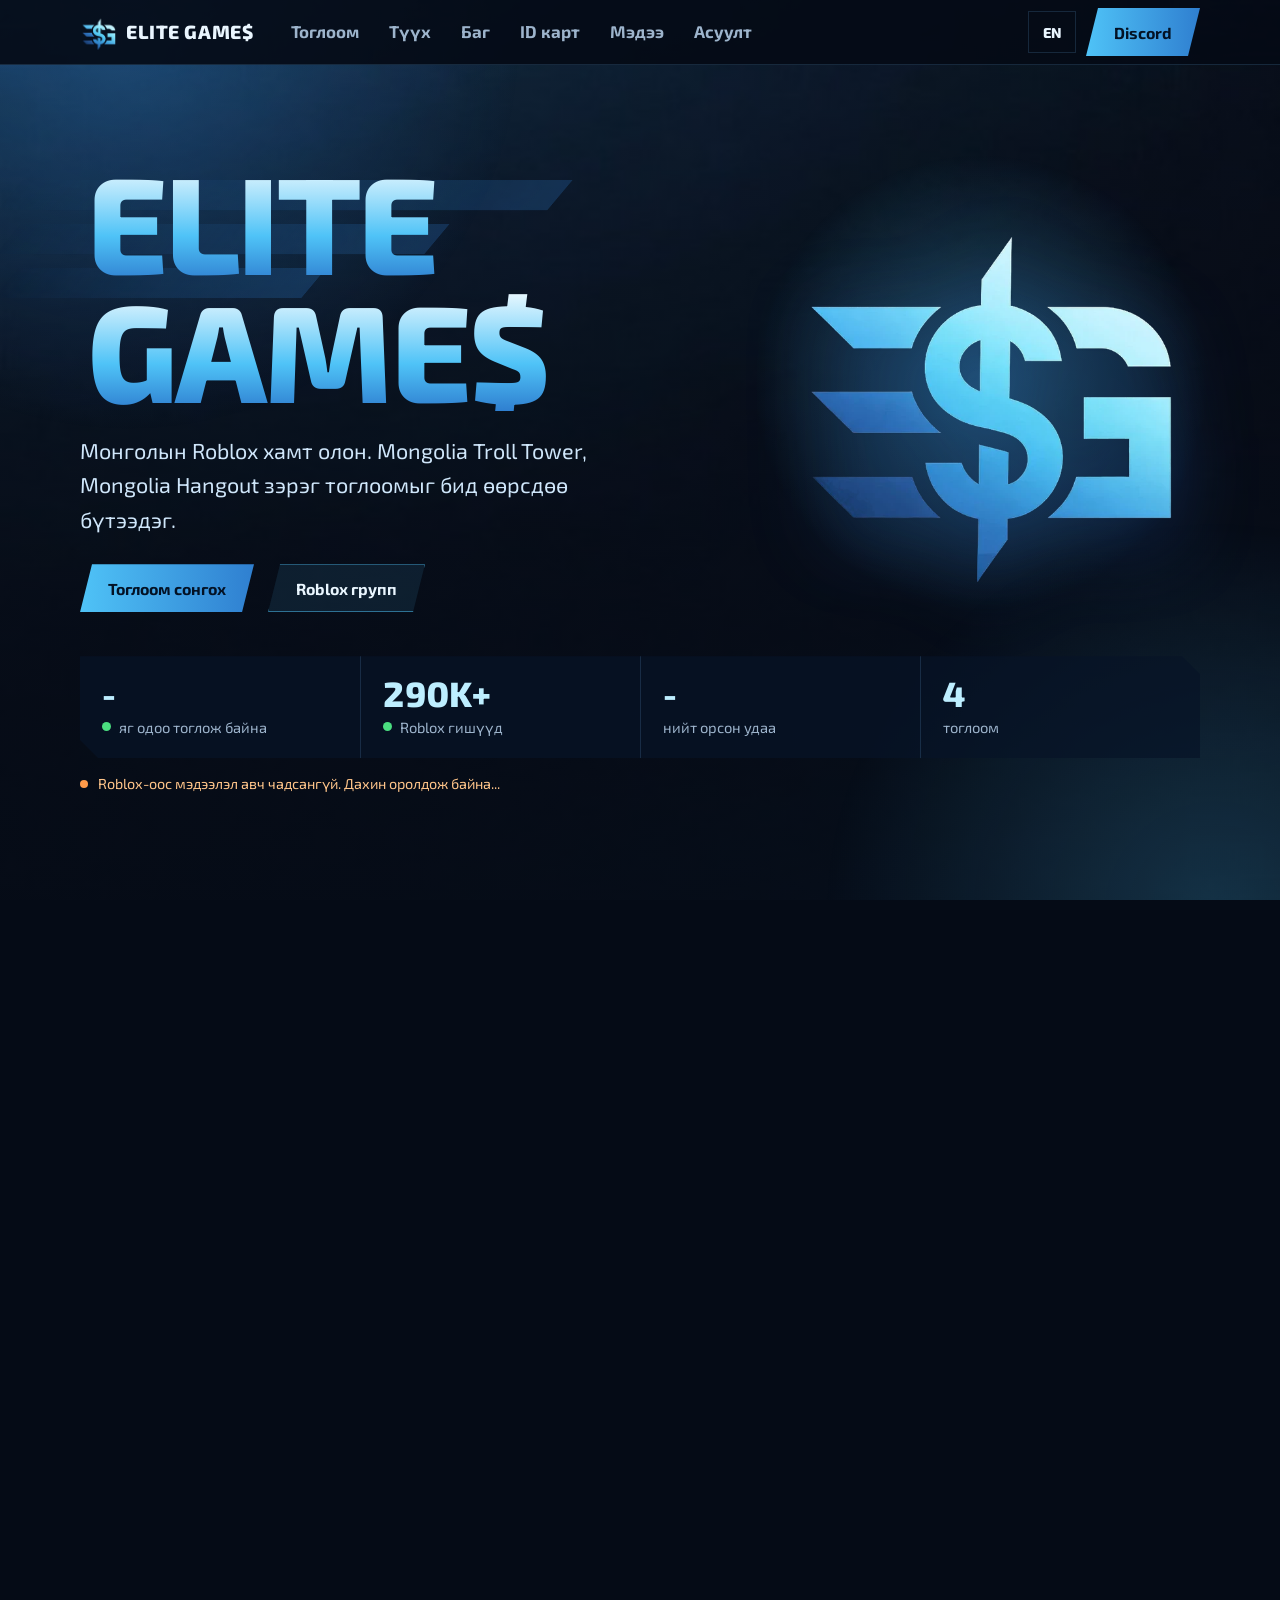
==== commit 5069e17d: "Team avatars: fall back to one request per member The deployed Worker still runs the old code, which" ====
--- a/index.html
+++ b/index.html
@@ -29,7 +29,7 @@
 <link rel="preconnect" href="https://eegs.e05729613.workers.dev" crossorigin>
 <link href="https://fonts.googleapis.com/css2?family=Exo+2:wght@400;700;800&display=swap" rel="stylesheet">
 <script type="application/ld+json">{"@context": "https://schema.org", "@graph": [{"@type": "WebSite", "@id": "https://eegs.blog/#site", "url": "https://eegs.blog/", "name": "ELITE GAME$", "alternateName": ["ELITE GAMES", "Elite Game$"], "inLanguage": "mn", "publisher": {"@id": "https://eegs.blog/#org"}}, {"@type": "Organization", "@id": "https://eegs.blog/#org", "name": "ELITE GAME$", "alternateName": ["ELITE GAMES", "ELITE GAME"], "url": "https://eegs.blog/", "logo": "https://eegs.blog/assets/img/icon-512.png", "foundingDate": "2025", "description": "Монголын Roblox хамт олон. Mongolia Troll Tower, Mongolia Hangout зэрэг тоглоомыг бүтээдэг баг.", "founder": {"@id": "https://eegs.blog/#elitebx"}, "member": [{"@id": "https://eegs.blog/#elitebx"}, {"@type": "Person", "name": "RobloxMongolia", "jobTitle": "CFO"}, {"@type": "Person", "name": "Trust_me369", "jobTitle": "Developer"}, {"@type": "Person", "name": "enxv4", "jobTitle": "Environment Artist & Developer"}, {"@type": "Person", "name": "ihmuukin87", "jobTitle": "Modeler, Map Builder & Developer"}, {"@type": "Person", "name": "1imin6", "jobTitle": "Animator & Developer"}], "sameAs": ["https://www.roblox.com/communities/35654822/ELITE-GAME", "https://discord.gg/s7nmDDhu8E", "https://www.tiktok.com/@devnamedelite"]}, {"@type": "Person", "@id": "https://eegs.blog/#elitebx", "name": "eliteBX", "alternateName": ["DevNamedElite", "DEVNAMEDELITE"], "jobTitle": "CEO & Founder", "worksFor": {"@id": "https://eegs.blog/#org"}}, {"@type": "VideoGame", "name": "Mongolia Troll Tower", "url": "https://eegs.blog/mtt/", "image": "https://eegs.blog/assets/img/troll-tower.webp", "gamePlatform": "Roblox", "publisher": {"@id": "https://eegs.blog/#org"}}, {"@type": "VideoGame", "name": "Mongolia Hangout", "url": "https://eegs.blog/mh/", "image": "https://eegs.blog/assets/img/hangout.webp", "gamePlatform": "Roblox", "publisher": {"@id": "https://eegs.blog/#org"}}, {"@type": "VideoGame", "name": "Mongolia Troll Tower 2", "url": "https://eegs.blog/mtt2/", "image": "https://eegs.blog/assets/img/troll-tower-2.webp", "gamePlatform": "Roblox", "publisher": {"@id": "https://eegs.blog/#org"}}, {"@type": "VideoGame", "name": "Mongolia Slap Tower", "url": "https://eegs.blog/mst/", "image": "https://eegs.blog/assets/img/slap-tower.webp", "gamePlatform": "Roblox", "publisher": {"@id": "https://eegs.blog/#org"}}]}</script>
-<link rel="stylesheet" href="assets/app.css?v=20261115">
+<link rel="stylesheet" href="assets/app.css?v=20261115b">
 </head>
 <body>
 <a class="skip" href="#main">Үндсэн хэсэг рүү шилжих</a>
@@ -116,7 +116,7 @@
 </main>
 <footer><div class="wrap"><p>© 2026 ELITE GAME$. Албан ёсны вэбсайт. Roblox нь Roblox Corporation-ийн барааны тэмдэг бөгөөд энэ сайт тэдэнтэй холбоогүй.</p>
 <p><a href="terms/">Үйлчилгээний нөхцөл</a> ба <a href="privacy/">Нууцлалын бодлого</a></p></div></footer>
-<script src="assets/en.js?v=20261115"></script>
-<script src="assets/app.js?v=20261115"></script>
+<script src="assets/en.js?v=20261115b"></script>
+<script src="assets/app.js?v=20261115b"></script>
 </body>
 </html>
